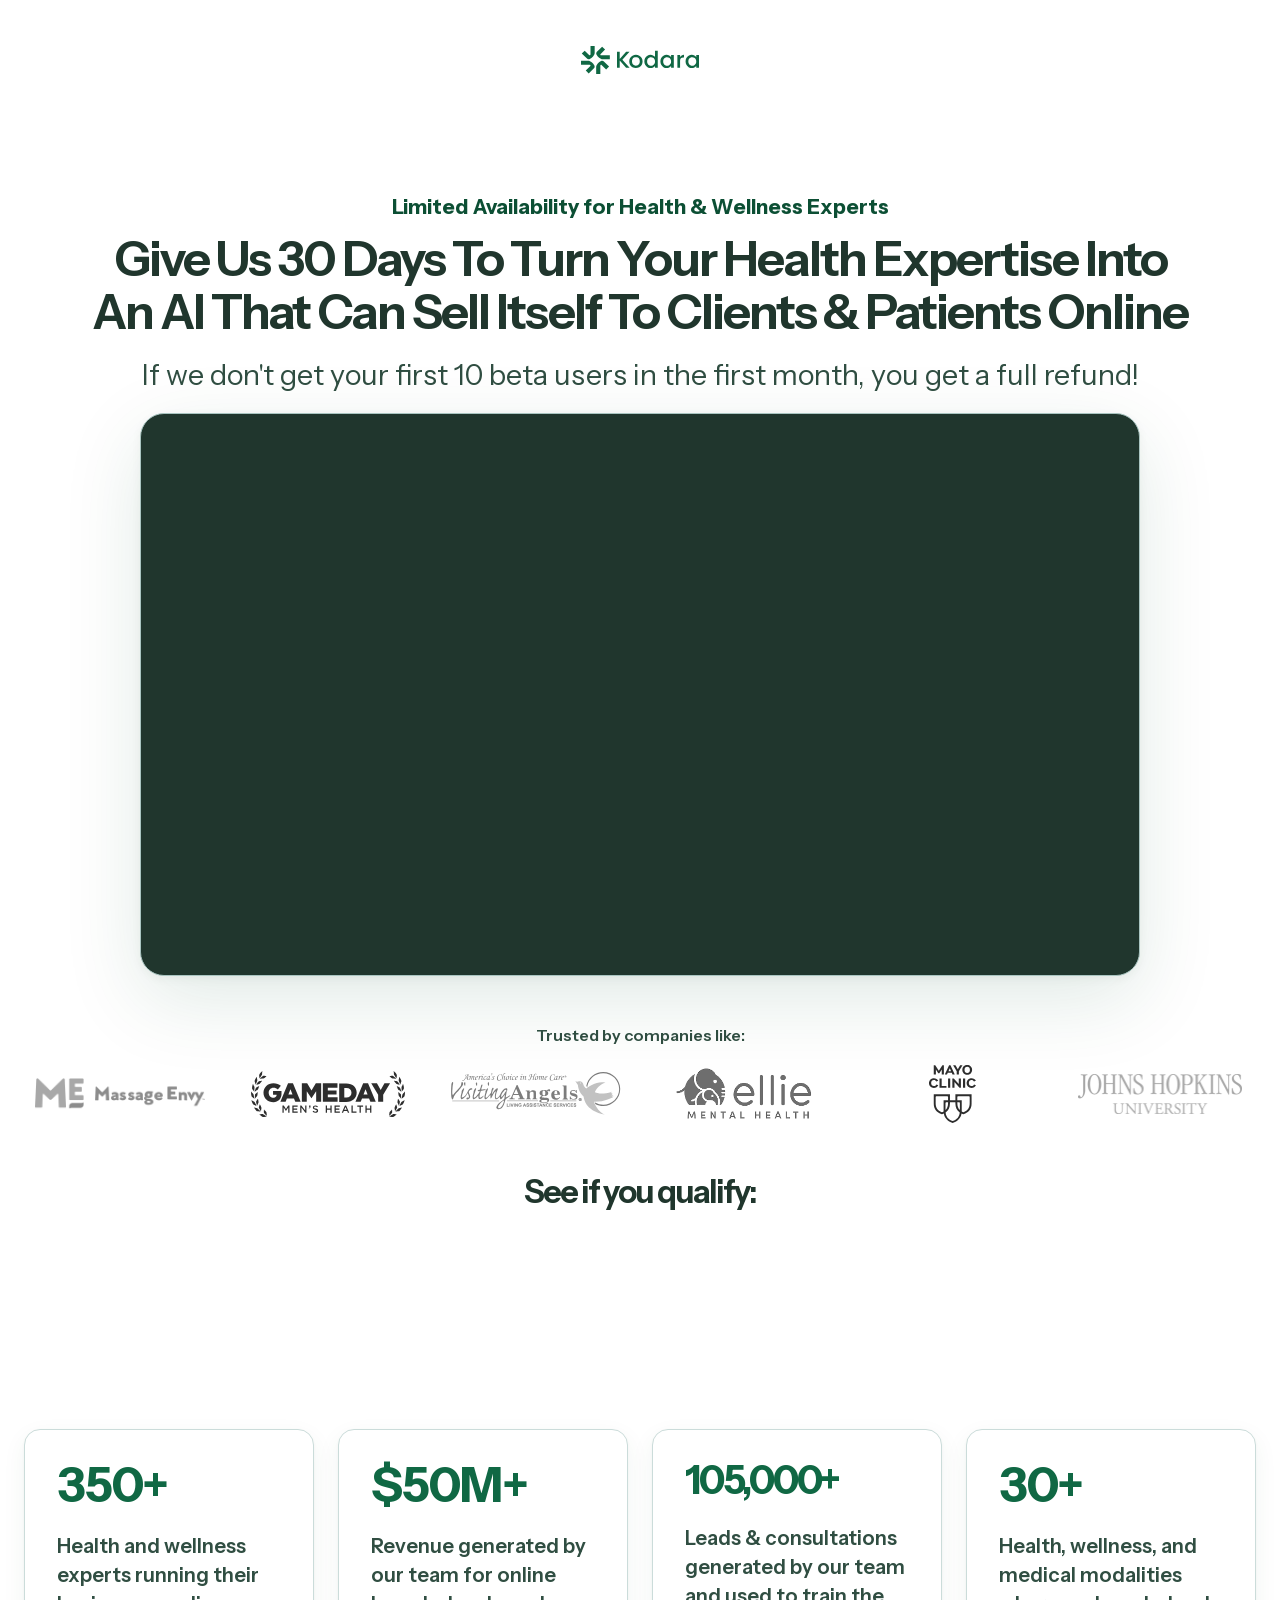
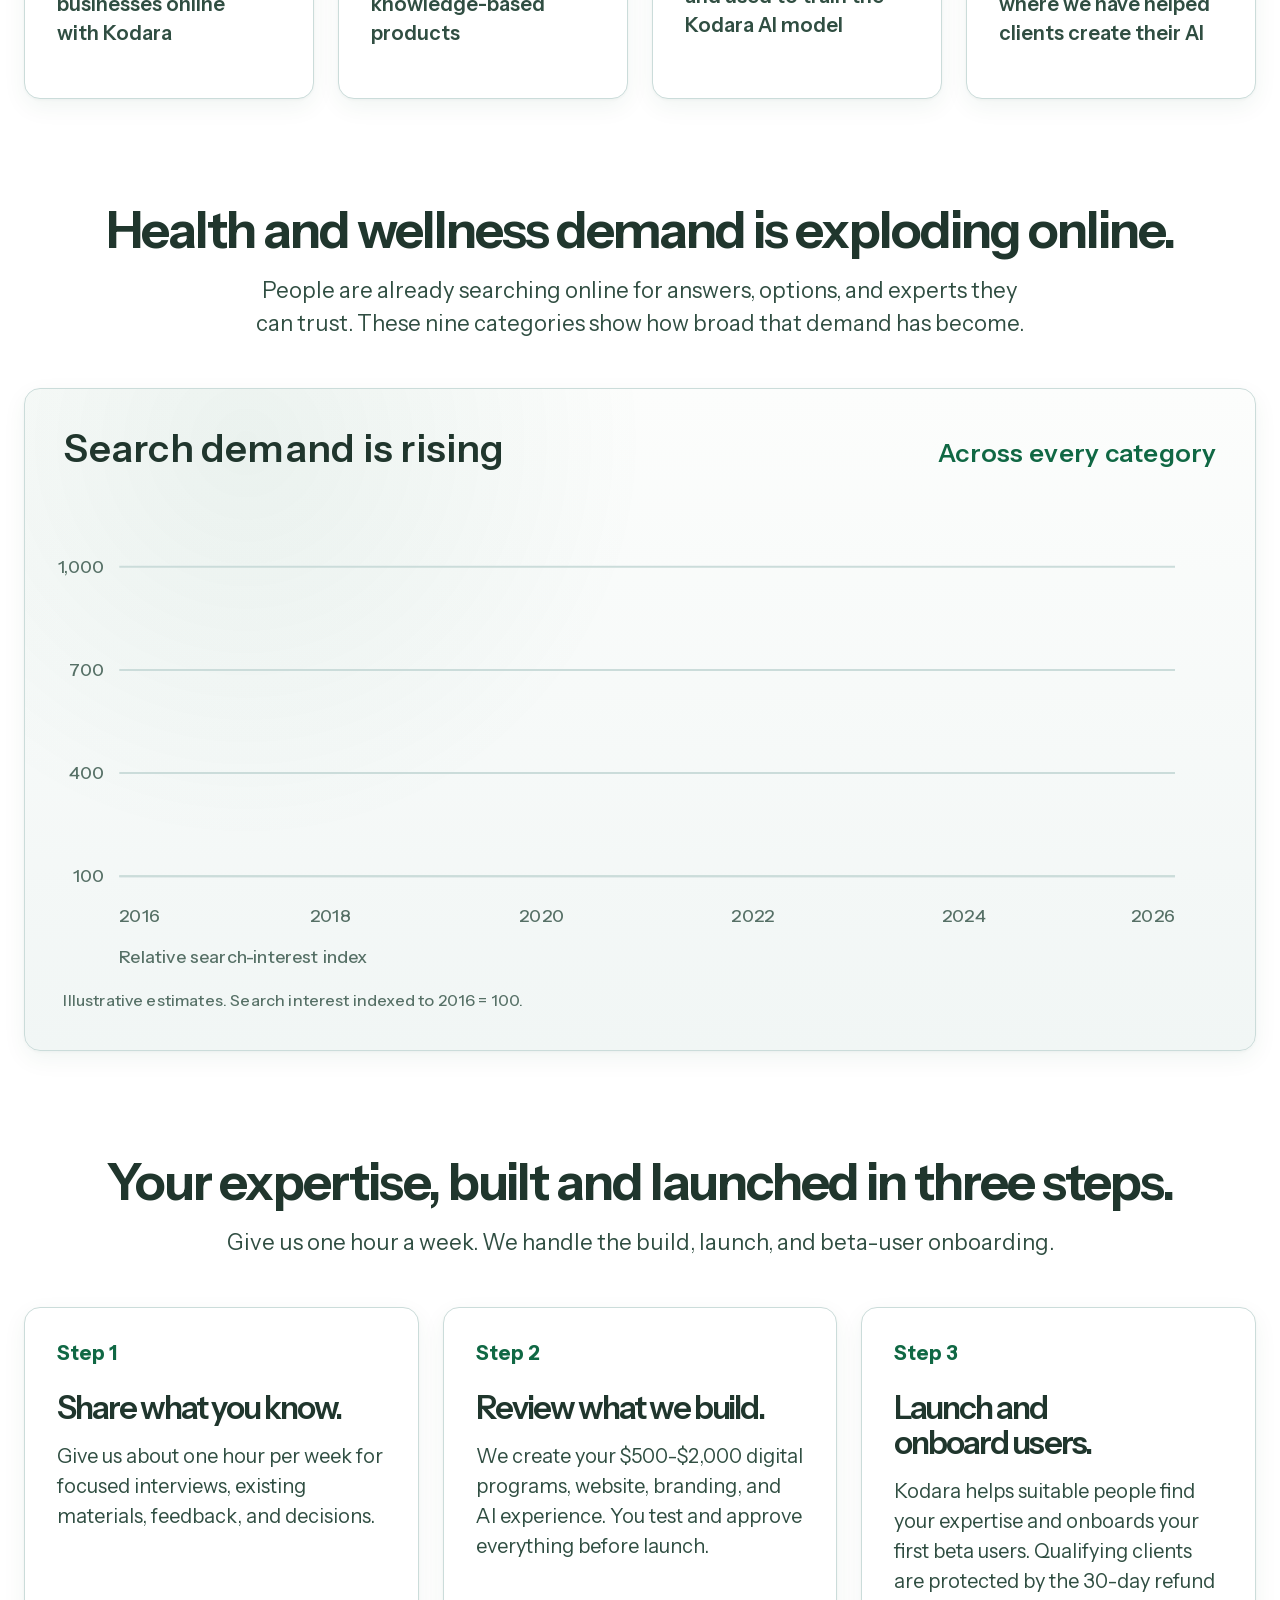
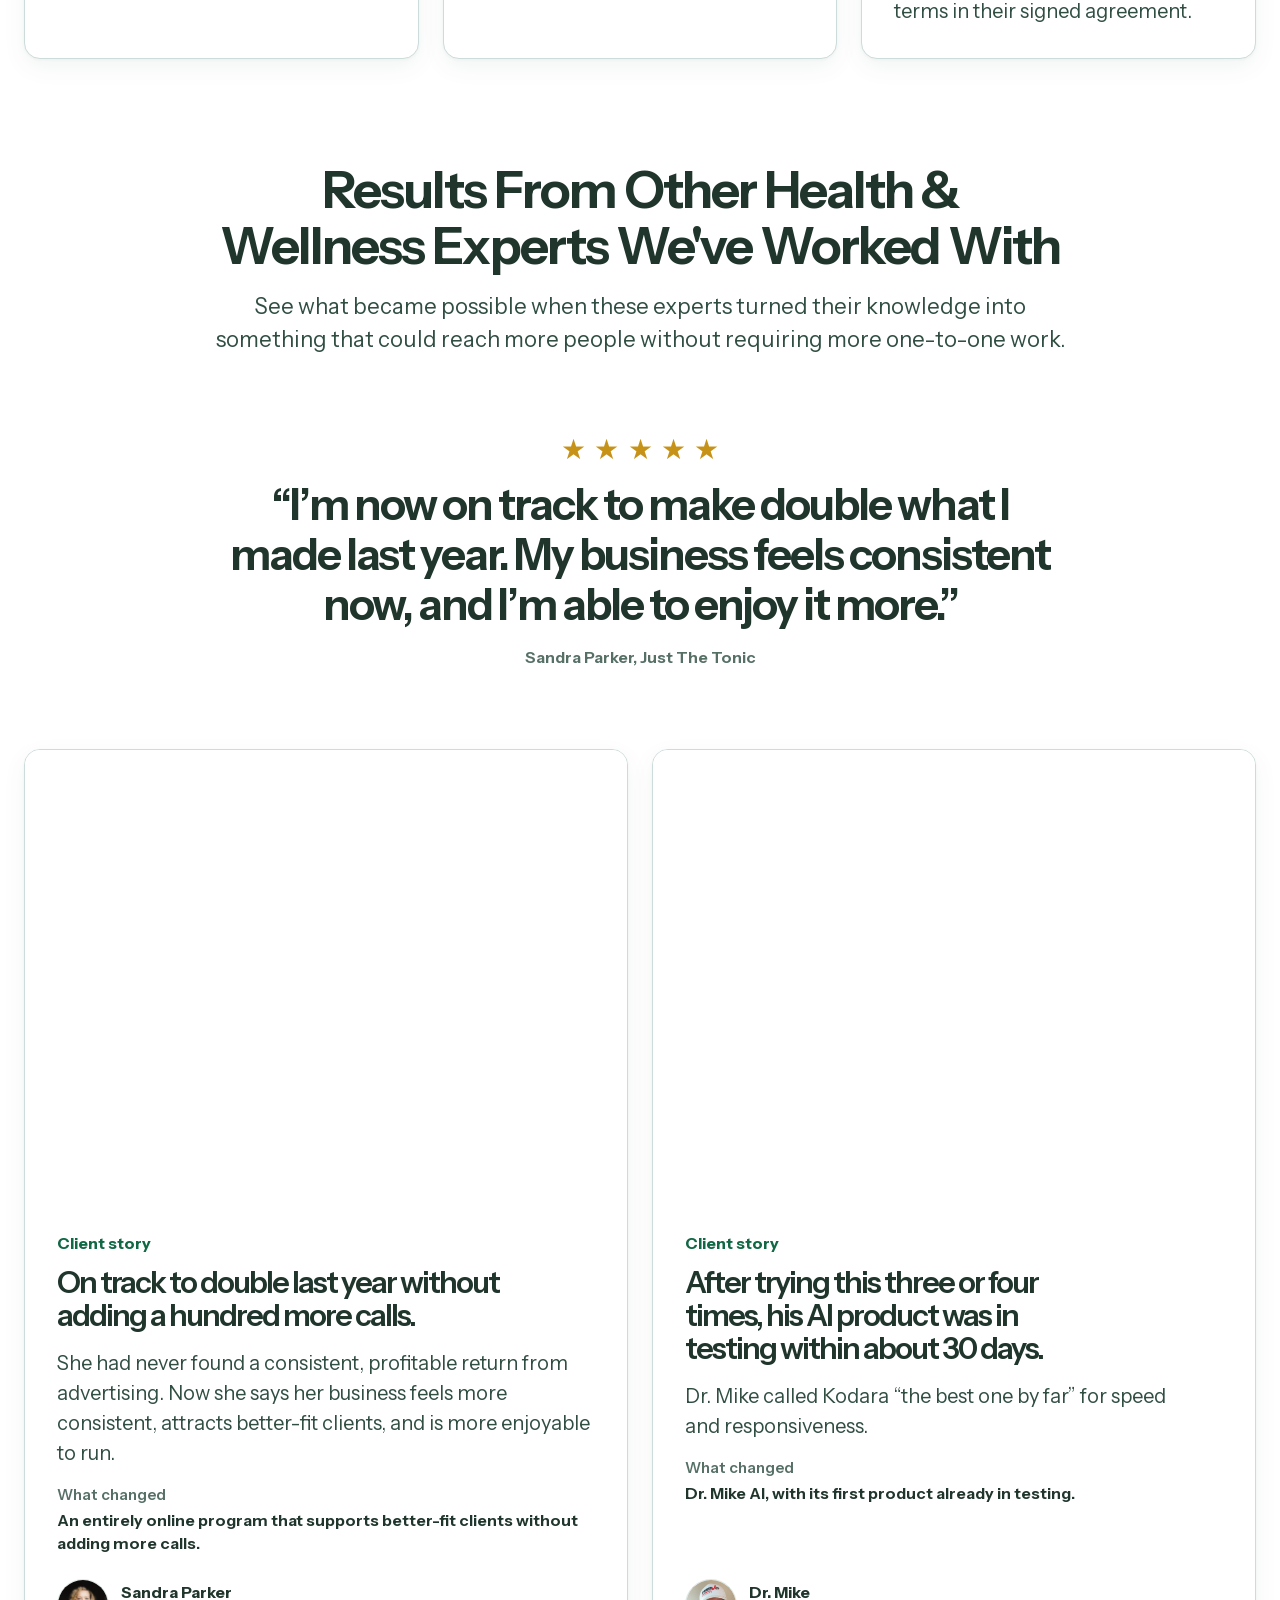
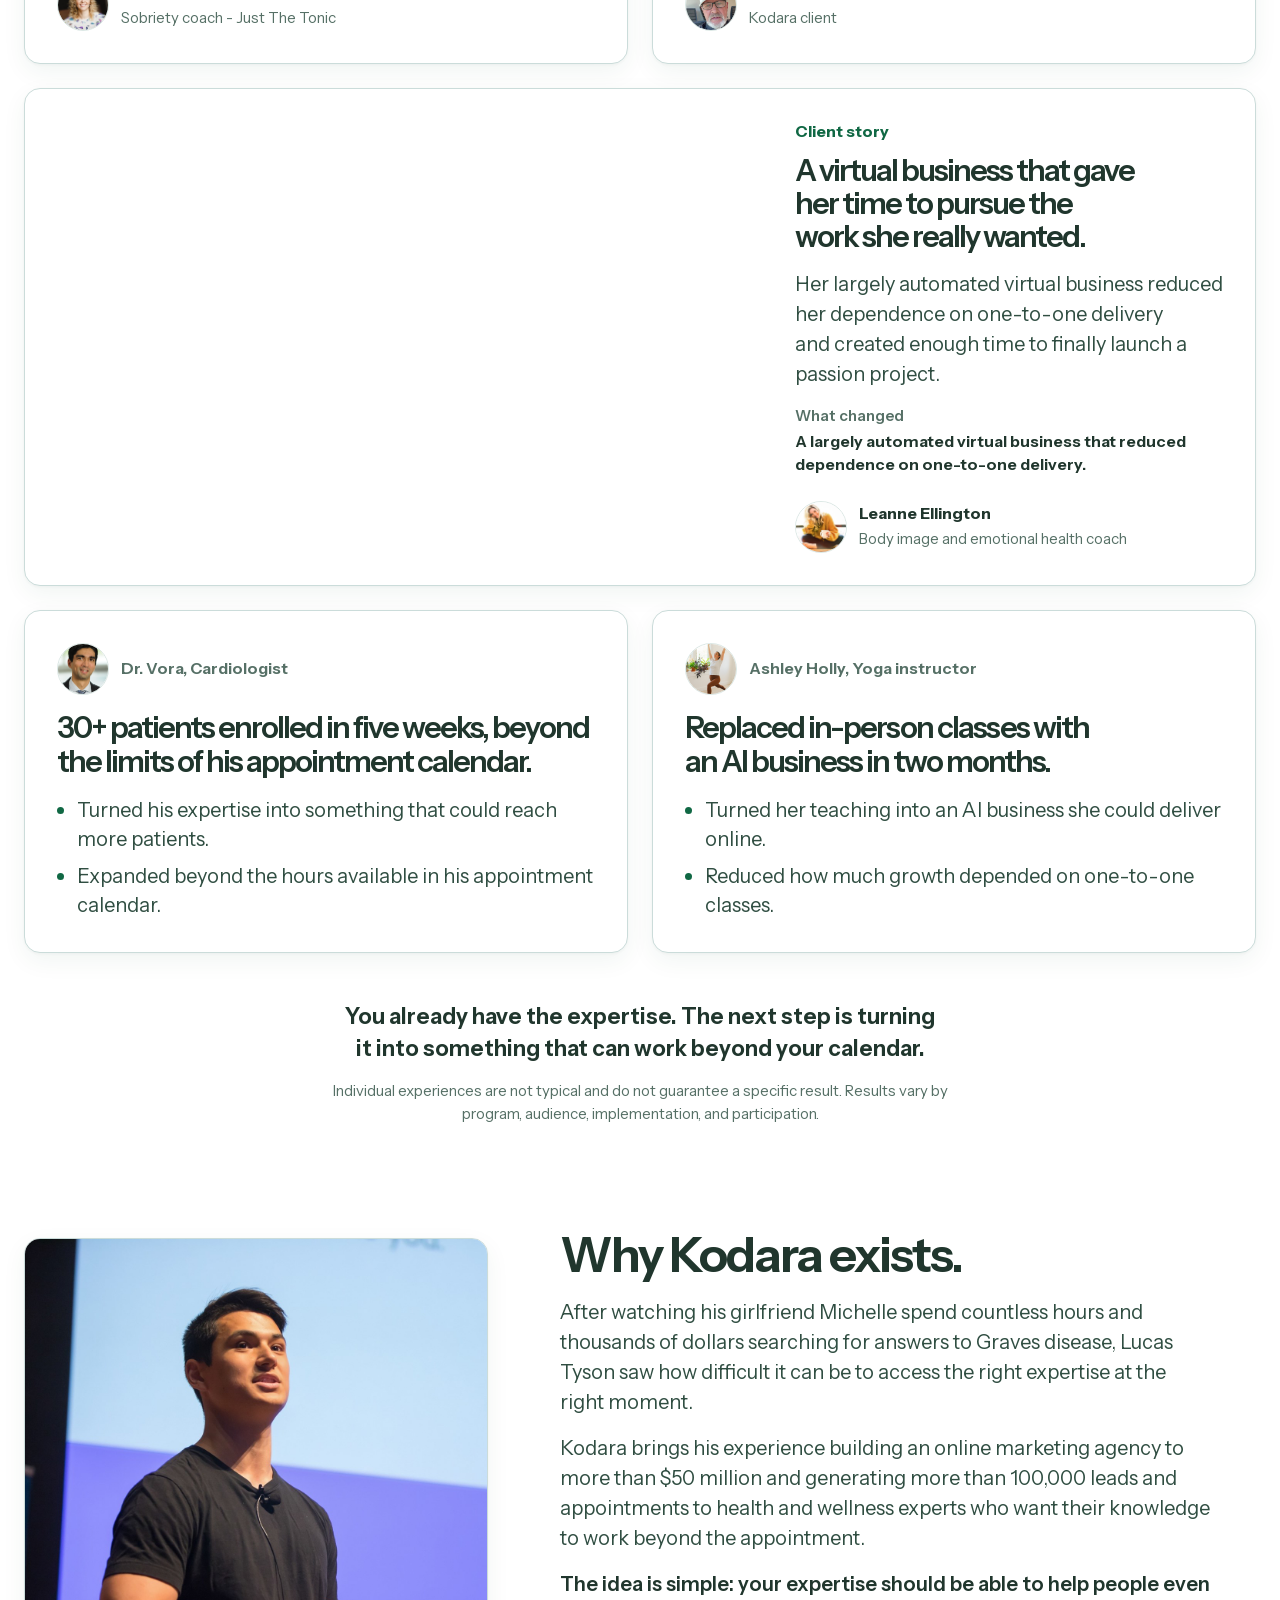
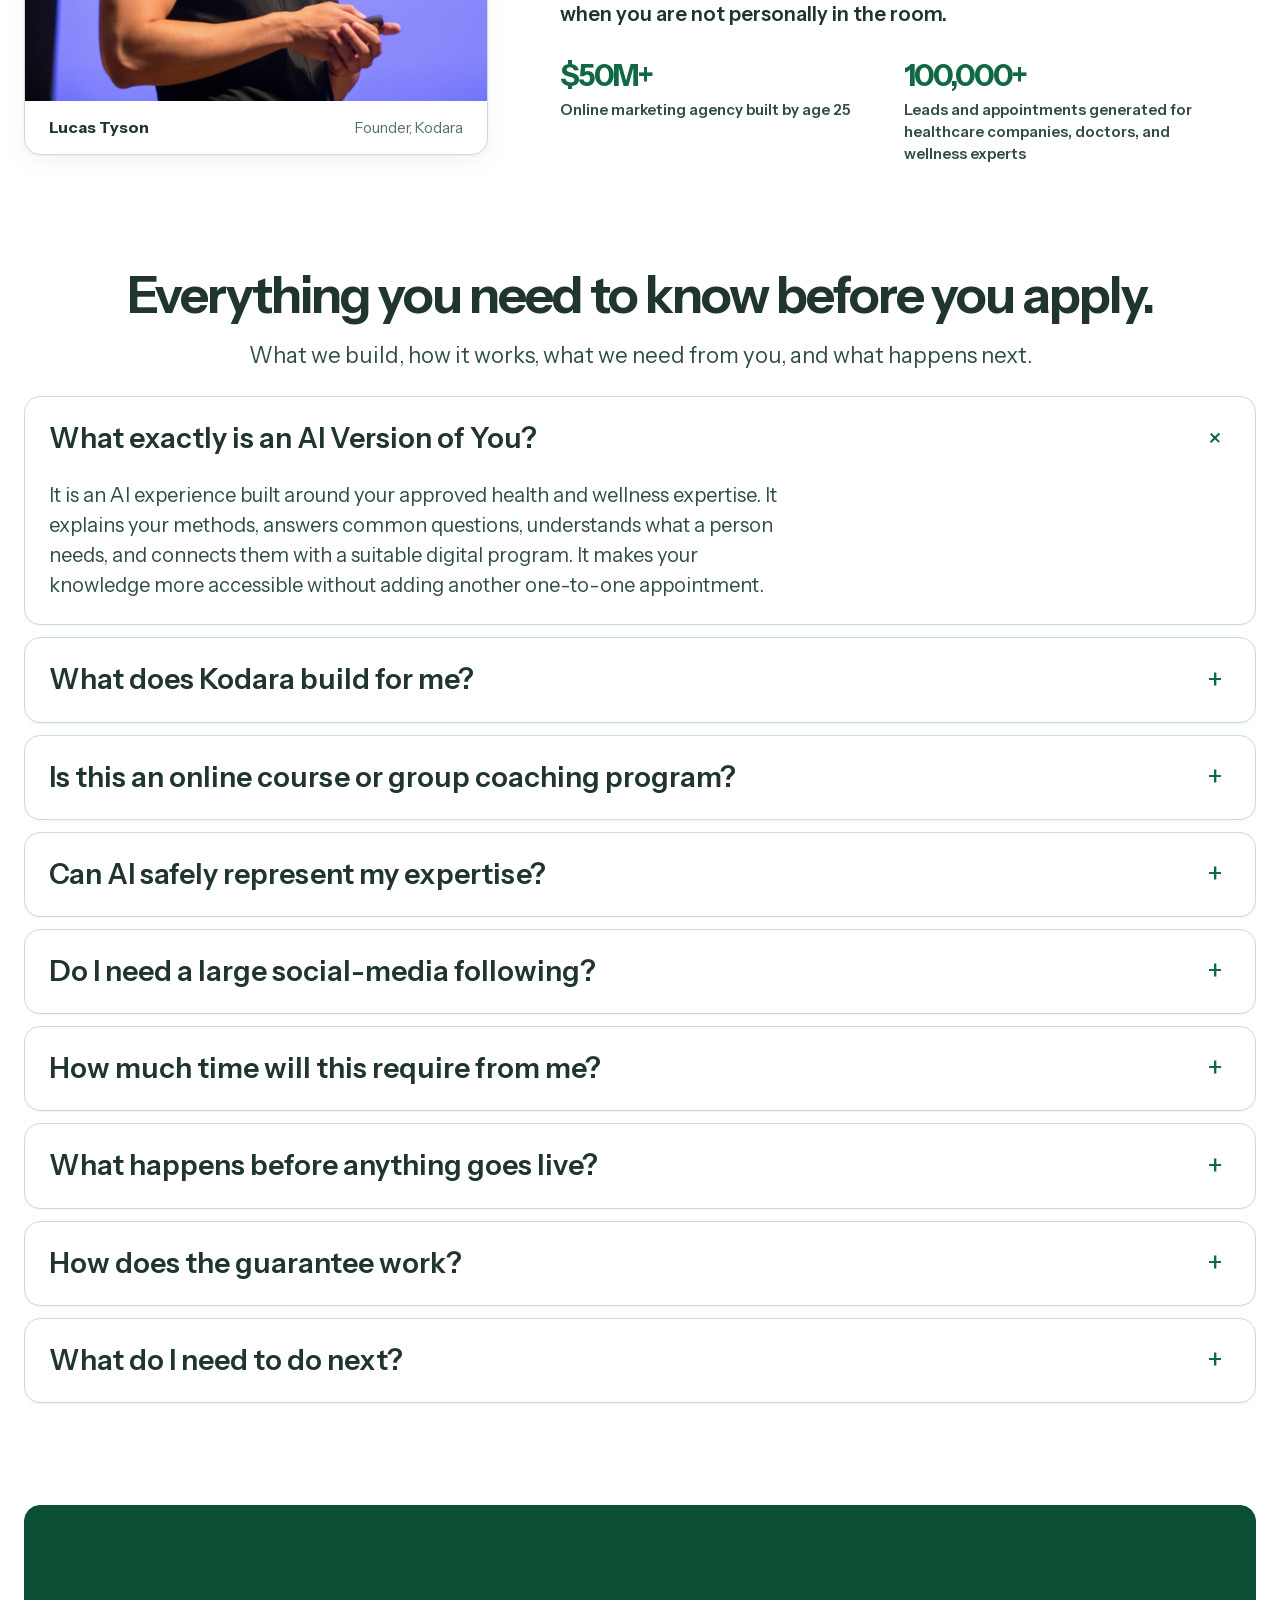
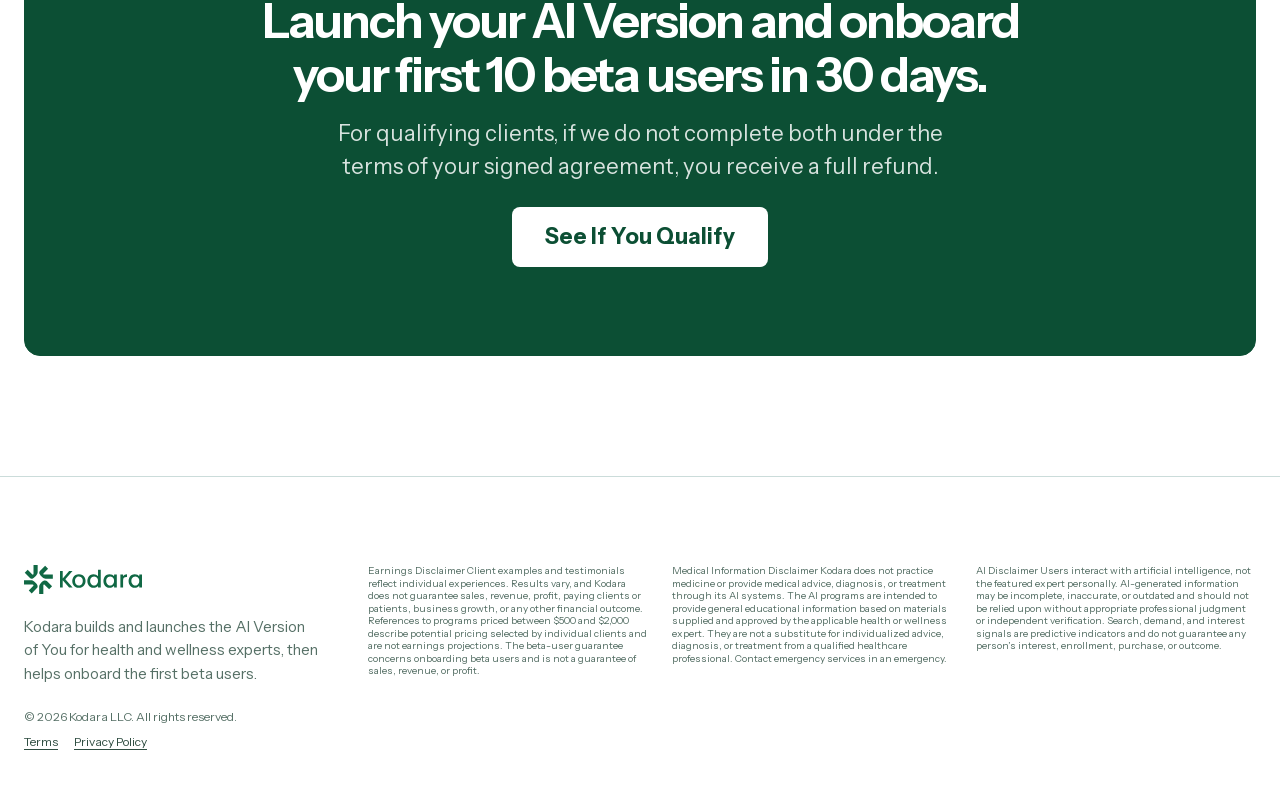
==== index.html @ b37c580a "Use Wistia for Dr Mike testimonial" ====
<!DOCTYPE html><html lang="en"><head><meta charset="UTF-8"><meta name="viewport" content="width=device-width,initial-scale=1">
<meta name="description" content="Kodara builds and launches the AI Version of You in 30 days, creates $500-$2,000 digital programs, and onboards 10 beta users for qualifying clients.">
<link rel="icon" href="assets/brand/favicon-32.png" type="image/png" sizes="32x32">
<link rel="icon" href="assets/brand/favicon-48.png" type="image/png" sizes="48x48">
<link rel="apple-touch-icon" href="assets/brand/apple-touch-icon-180.png" sizes="180x180">
<link rel="icon" href="assets/brand/favicon-192.png" type="image/png" sizes="192x192">
<link rel="icon" href="assets/brand/favicon-512.png" type="image/png" sizes="512x512">
<title>Kodara | The done-for-you AI Version of You</title>
<script>if(new URLSearchParams(location.search).get('embed')==='1')document.documentElement.classList.add('embed-mode');</script>
<script>
var head=document.head;
var script=document.createElement('script');
script.type='text/javascript';
script.src='https://t.kodarahealth.com/v1/7f7c1f59890e8b25c13e26ffca667c2709a446cbd68a53bc0bd06ca3d4b782a9?tag=!clicked&ref_url='+encodeURI(document.URL);
head.appendChild(script);
</script>
<style id="fonts">
@font-face{font-family:'IBM Plex Mono';font-style:normal;font-weight:500;font-display:swap;src:url([data-uri]) format('woff2');unicode-range:U+0000-00FF, U+0131, U+0152-0153, U+02BB-02BC, U+02C6, U+02DA, U+02DC, U+0304, U+0308, U+0329, U+2000-206F, U+20AC, U+2122, U+2191, U+2193, U+2212, U+2215, U+FEFF, U+FFFD;}
@font-face{font-family:'IBM Plex Mono';font-style:normal;font-weight:600;font-display:swap;src:url([data-uri]) format('woff2');unicode-range:U+0000-00FF, U+0131, U+0152-0153, U+02BB-02BC, U+02C6, U+02DA, U+02DC, U+0304, U+0308, U+0329, U+2000-206F, U+20AC, U+2122, U+2191, U+2193, U+2212, U+2215, U+FEFF, U+FFFD;}
@font-face{font-family:'Instrument Sans';font-style:normal;font-weight:400 700;font-display:swap;src:url([data-uri]) format('woff2');unicode-range:U+0000-00FF, U+0131, U+0152-0153, U+02BB-02BC, U+02C6, U+02DA, U+02DC, U+0304, U+0308, U+0329, U+2000-206F, U+20AC, U+2122, U+2191, U+2193, U+2212, U+2215, U+FEFF, U+FFFD;}
</style>
<style>
:root{
  --page:#fff;--panel:#fff;--bg:#fff;--surface:#fff;
  --ink:#20362D;--ink-2:#304E42;--ink-3:#567066;
  --border-subtle:#DCE8E5;--border-default:#CBDCDA;--border-strong:#A9C5C1;--border-accent:rgba(16,104,68,.28);
  --line:var(--border-subtle);--line-2:var(--border-default);--line-strong:var(--border-strong);
  --accent:#106844;--accent-hover:#0C5537;--accent-ink:#106844;--accent-dark:#0C4F34;
  --loss:#DC2626;--loss-soft:rgba(220,38,38,.08);
  --radius-sm:8px;--radius:16px;--radius-lg:16px;--radius-xl:24px;--radius-pill:9999px;
  --shadow-subtle:0 1px 2px rgba(12,79,52,.06);
  --shadow-sm:0 8px 24px rgba(12,79,52,.06),0 1px 3px rgba(32,54,45,.04);
  --shadow-md:0 24px 80px rgba(12,79,52,.12),0 3px 10px rgba(32,54,45,.05);
  --space-1:4px;--space-2:8px;--space-3:12px;--space-4:16px;--space-5:24px;--space-6:32px;--space-7:48px;--space-8:80px;--space-9:120px;
  --rail-wide:1240px;--rail-media:1000px;--page-gutter:24px;--page-gutter-mobile:16px;
  --measure-body:62ch;
  --tracking-body:0;--tracking-heading:-2px;--tracking-display:-2px;--tracking-stat:-1px;
  --fb:"Instrument Sans",system-ui,sans-serif;--mono:"IBM Plex Mono",monospace;
  --type-hero:clamp(3rem,3.8vw,3.25rem);--type-section:clamp(2.75rem,4vw,3.25rem);--type-section-long:clamp(2.75rem,3.8vw,3.25rem);
  --type-card:clamp(1.875rem,2.5vw,2.25rem);--type-card-small:clamp(1.875rem,2.2vw,2.125rem);
  --type-body:1.25rem;--type-body-large:1.375rem;
  --type-question:clamp(1.75rem,2.2vw,2rem);
  --type-control:1.125rem;--type-button:1.375rem;--type-label:1rem;--type-meta:.9375rem;--type-legal:.9375rem;
  --type-hero-eyebrow:1.3rem;--type-hero-subheadline:1.7875rem;
  --type-quote:clamp(1.5rem,2vw,1.75rem);--type-stat:clamp(4rem,7vw,6rem);
}
*{box-sizing:border-box;margin:0;padding:0}
[hidden]{display:none!important}
html{scroll-behavior:smooth;scroll-padding-top:96px}
body{font-family:var(--fb);font-size:var(--type-body);line-height:1.6;letter-spacing:var(--tracking-body);background:var(--page);color:var(--ink);-webkit-font-smoothing:antialiased;text-rendering:optimizeLegibility;
  display:flex;flex-direction:column;align-items:center;padding:var(--space-5) var(--page-gutter) var(--page-gutter);overflow-x:hidden}
.wrap{width:100%;max-width:var(--rail-wide);display:flex;flex-direction:column;align-items:center}
.embed-mode body{padding:0;background:transparent}
.embed-mode .site-header,.embed-mode .site-hero,.embed-mode .homepage-stats,.embed-mode .search-demand-section,.embed-mode .mechanism-features,.embed-mode .founder-highlight,.embed-mode .case-studies,.embed-mode .proof,.embed-mode .faq,.embed-mode .cta,.embed-mode .site-footer{display:none}

/* ---------- company header ---------- */
.site-header{display:flex;width:100%;max-width:var(--rail-wide);min-height:72px;align-items:center;justify-content:center;margin-bottom:var(--space-6)}
.brand{display:inline-flex;align-items:center;color:var(--ink);text-decoration:none}
.brand img{display:block;width:118px;height:auto}
.brand:focus-visible{outline:3px solid var(--accent-dark);outline-offset:5px;border-radius:var(--radius-sm)}

/* ---------- centered cinema hero ---------- */
.site-hero{display:flex;width:100%;flex-direction:column;align-items:center;padding:clamp(32px,5vw,64px) 0;text-align:center}
.site-hero-copy{display:flex;width:100%;flex-direction:column;align-items:center}
.hero-region-eyebrow{max-width:var(--measure-body);min-block-size:1.4em;margin-bottom:var(--space-3);color:var(--accent-dark);font-size:var(--type-hero-eyebrow);font-weight:700;line-height:1.4;text-wrap:balance}
.site-hero h1{width:100%;max-width:var(--rail-wide);font-size:var(--type-hero);font-weight:650;line-height:1.08;letter-spacing:var(--tracking-display);text-wrap:balance}
#hero-region-subheadline{width:100%;max-width:min(var(--rail-media),var(--measure-body));margin-top:var(--space-4);color:var(--ink-2);font-size:var(--type-hero-subheadline);line-height:1.5;text-wrap:balance}
.hero-vsl-stage{position:relative;width:100%;max-width:var(--rail-media);aspect-ratio:16/9;margin-top:var(--space-4);overflow:hidden;border:1px solid var(--line-strong);border-radius:var(--radius-xl);background:var(--ink);box-shadow:var(--shadow-md)}
.hero-triager-title{margin-top:var(--space-7);font-size:var(--type-card);font-weight:650;line-height:1.1;letter-spacing:var(--tracking-heading);text-wrap:balance}
#kodara-triager{width:100%;max-width:var(--rail-media);min-height:60px;margin-top:var(--space-4);scroll-margin-top:clamp(24px,6vh,64px)}

@media(max-width:720px){
  :root{--type-hero:clamp(2.625rem,11vw,3rem);--type-section:clamp(2.125rem,9.5vw,2.5rem);--type-section-long:2.125rem;--type-card:1.75rem;--type-card-small:1.5rem;--type-body:1.125rem;--type-body-large:1.25rem;--type-hero-subheadline:1.625rem;--type-question:1.5rem;--type-quote:1.5rem;--measure-body:34ch}
  body{padding-inline:var(--page-gutter-mobile)}
}
/* ---------- shared card ---------- */
.card{--card-pad:var(--space-6);position:relative;width:100%;border:1px solid var(--line-2);border-radius:var(--radius-lg);background:var(--panel);box-shadow:var(--shadow-sm);padding:var(--card-pad)}
.wrap>section+section{margin-top:clamp(var(--space-8),8vw,var(--space-9))}
.site-hero+.homepage-stats{margin-top:var(--space-8)}
.card-title{width:100%;max-width:none;margin-inline:auto;font-family:var(--fb);font-size:var(--type-section);font-weight:650;line-height:1.1;letter-spacing:var(--tracking-display);text-wrap:balance}

/* ---------- proof and delivery stats ---------- */
.homepage-stats{display:grid;width:100%;grid-template-columns:repeat(4,minmax(0,1fr));gap:var(--space-5)}
.homepage-stat{display:flex;min-width:0;min-height:270px;flex-direction:column;justify-content:flex-start;padding:var(--space-6);border:1px solid var(--line-2);border-radius:var(--radius-lg);background:var(--panel);box-shadow:var(--shadow-sm)}
.homepage-stat strong,.homepage-stat span{display:block}
.homepage-stat strong{color:var(--accent-ink);font-size:clamp(2.6rem,3.8vw,3.75rem);font-weight:700;line-height:.95;letter-spacing:var(--tracking-stat);white-space:nowrap}
.homepage-stat--compact strong{font-size:clamp(2.35rem,3.1vw,3.25rem);letter-spacing:-.055em}
.homepage-stat span{max-width:none;margin-top:var(--space-5);color:var(--ink-2);font-size:var(--type-body);font-weight:600;line-height:1.45;text-wrap:pretty}
.proof-snapshot-logos{padding-top:var(--space-5)}
.proof-snapshot-logo-label{color:var(--ink-2);font-size:var(--type-label);font-weight:600;line-height:1.4;text-align:center}
.proof-snapshot-logo-row{display:grid;grid-template-columns:repeat(6,minmax(0,1fr));align-items:center;gap:var(--space-4);width:100%;max-width:var(--rail-wide);margin:var(--space-4) auto 0}
.proof-snapshot-logo{--logo-width:160px;--logo-height:48px;display:flex;align-items:center;justify-content:center;min-width:0;height:64px}
.proof-snapshot-logo img{display:block;width:min(100%,var(--logo-width));height:auto;max-height:var(--logo-height);object-fit:contain;filter:grayscale(1);opacity:.82}
.proof-snapshot-logo--massage-envy{--logo-width:170px;--logo-height:40px}
.proof-snapshot-logo--gameday{--logo-width:154px;--logo-height:46px}
.proof-snapshot-logo--visiting-angels{--logo-width:172px;--logo-height:45px}
.proof-snapshot-logo--ellie{--logo-width:142px;--logo-height:52px}
.proof-snapshot-logo--mayo{--logo-width:58px;--logo-height:58px}
.proof-snapshot-logo--johns-hopkins{--logo-width:164px;--logo-height:44px}
@media(max-width:899px) and (min-width:721px){.proof-snapshot-logo-row{grid-template-columns:repeat(3,minmax(0,1fr))}}
.hero-proof-logos{width:100%;margin-top:var(--space-7);padding-top:0}

/* ---------- illustrative online demand ---------- */
.search-demand-section{width:100%}
.search-demand-intro{width:100%;max-width:var(--rail-wide);margin:0 auto var(--space-7);text-align:center}
.search-demand-intro p{max-width:var(--measure-body);margin:var(--space-4) auto 0;color:var(--ink-2);font-size:var(--type-body-large);line-height:1.5;text-wrap:balance}
.search-demand-stage{--chart-page:#fcfdfc;--chart-mint:#f1f6f5;--chart-ink:#20362d;--chart-muted:#567066;--chart-line:#cbdcda;--chart-accent:#106844;--chart-accent-dark:#0c4f34;--chart-ease:cubic-bezier(.16,1,.3,1);position:relative;width:100%;padding:clamp(24px,3vw,40px);overflow:hidden;border:1px solid var(--line-2);border-radius:var(--radius-lg);background:radial-gradient(circle at 18% 8%,rgba(16,104,68,.07),transparent 34%),linear-gradient(180deg,var(--chart-page),var(--chart-mint));color:var(--chart-ink);box-shadow:var(--shadow-sm)}
.search-demand-heading{display:flex;min-height:88px;align-items:baseline;justify-content:space-between;gap:var(--space-6)}
.search-demand-heading h3{max-width:18ch;font-size:clamp(1.75rem,3vw,2.75rem);font-weight:580;line-height:1.14;letter-spacing:.006em;text-wrap:balance}
.search-demand-multiple{flex:none;color:var(--chart-accent);font-size:clamp(1.25rem,2vw,1.875rem);font-weight:580;line-height:1.28;letter-spacing:.01em;text-align:right;white-space:nowrap}
.search-demand-heading,.search-demand-chart{transition:opacity 500ms var(--chart-ease),transform 500ms var(--chart-ease)}
.search-demand-stage.is-resetting .search-demand-heading,.search-demand-stage.is-resetting .search-demand-chart{opacity:0;transform:translateY(4px)}
.search-demand-stage[data-chart-state=paused] .search-demand-heading,.search-demand-stage[data-chart-state=paused] .search-demand-chart,.search-demand-stage[data-chart-state=paused] .trend-line,.search-demand-stage[data-chart-state=paused] .trend-dot{transition:none}
.search-demand-plot{width:100%;margin-top:var(--space-4);aspect-ratio:1680/650}
.search-demand-plot svg{display:block;width:100%;height:100%;overflow:visible}
.search-demand-stage .chart-grid line,.search-demand-stage .chart-baseline{stroke:var(--chart-line);stroke-width:2;vector-effect:non-scaling-stroke}
.search-demand-stage .chart-axis-label{fill:var(--chart-muted);font-family:var(--fb);font-weight:480;letter-spacing:.01em}
.search-demand-stage .trend-line{fill:none;stroke:var(--chart-accent);stroke-width:7;stroke-linecap:round;stroke-linejoin:round;opacity:0;transition:opacity 350ms var(--chart-ease),stroke-width 350ms var(--chart-ease),stroke-dashoffset 1100ms var(--chart-ease);vector-effect:non-scaling-stroke}
.search-demand-stage .trend-line.is-visible{opacity:.18}
.search-demand-stage .trend-line.is-current{opacity:1;stroke-width:12}
.search-demand-stage .trend-dot{fill:var(--chart-accent-dark);opacity:0;transform:scale(.75);transform-box:fill-box;transform-origin:center;transition:opacity 350ms var(--chart-ease),transform 350ms var(--chart-ease)}
.search-demand-stage .trend-dot.is-current{opacity:1;transform:scale(1)}
.search-demand-note,.search-demand-fallback{margin-top:var(--space-3);color:var(--chart-muted);font-size:var(--type-label);font-weight:480;line-height:1.4;letter-spacing:.01em}
@media(max-width:720px){
  .search-demand-intro{margin-bottom:var(--space-6)}
  .search-demand-stage{padding:var(--space-5) var(--space-4)}
  .search-demand-heading{display:grid;min-height:112px;align-content:start;gap:var(--space-2)}
  .search-demand-heading h3{max-width:100%;font-size:1.625rem}
  .search-demand-multiple{font-size:1.125rem;text-align:left;white-space:normal}
  .search-demand-plot{margin-top:var(--space-2);aspect-ratio:680/560}
  .search-demand-note,.search-demand-fallback{font-size:.875rem}
}

/* ---- CTA button ---- */
.cta-btn{display:flex;width:max-content;max-width:100%;align-items:center;justify-content:center;min-height:60px;font-family:var(--fb);font-weight:700;font-size:var(--type-button);line-height:1.2;letter-spacing:var(--tracking-body);color:#fff;background:var(--accent);border:1px solid var(--accent-dark);border-radius:var(--radius-sm);padding:15px 32px;text-align:center;text-decoration:none;text-transform:capitalize;box-shadow:0 10px 28px rgba(16,104,68,.22);transition:transform .18s ease,background-color .18s ease,box-shadow .18s ease}
.cta-btn:hover{background:var(--accent-hover);box-shadow:0 14px 34px rgba(16,104,68,.26);transform:translateY(-2px)}
.cta-btn:active{transform:scale(.98)}
.cta-btn:focus-visible{outline:3px solid var(--accent-dark);outline-offset:4px}
.case-media wistia-player:focus-within,.case-media video:focus-visible{outline:3px solid var(--accent-dark);outline-offset:4px}
/* ---- closing CTA bookend ---- */
.cta{padding:clamp(var(--space-7),7vw,88px);border-color:var(--accent-dark);background:var(--accent-dark);color:#fff;text-align:center;box-shadow:none}
.cta .cta-line{width:100%;max-width:none;margin:0 auto var(--space-4);font-family:var(--fb);font-size:var(--type-section-long);font-weight:650;line-height:1.1;letter-spacing:var(--tracking-display);text-wrap:balance}
.cta-sub{width:100%;max-width:var(--measure-body);margin:0 auto var(--space-5);color:rgba(255,255,255,.84);font-size:var(--type-body-large);line-height:1.5;text-wrap:balance}
.cta .cta-btn{margin-inline:auto;color:var(--accent-dark);background:var(--panel);border-color:rgba(255,255,255,.72);box-shadow:none}
.cta .cta-btn:hover{background:var(--bg)}
.cta .cta-btn:focus-visible{outline-color:#fff}

/* ---------- mechanism features ---------- */
.mechanism-head{width:100%;max-width:var(--rail-wide);margin:0 auto var(--space-7);text-align:center}
.mechanism-intro{max-width:var(--measure-body);margin:var(--space-4) auto 0;color:var(--ink-2);font-size:var(--type-body-large);line-height:1.5;text-wrap:balance}
.mechanism-grid{display:grid;grid-template-columns:repeat(3,minmax(0,1fr));gap:var(--space-5)}
.mechanism-feature{display:flex;min-width:0;min-height:290px;flex-direction:column;padding:var(--space-6);border:1px solid var(--line-2);border-radius:var(--radius-lg);background:var(--panel);box-shadow:var(--shadow-sm)}
.mechanism-copy{display:flex;flex:1;flex-direction:column;padding:0}
.mechanism-step{display:block;margin-bottom:var(--space-5);color:var(--accent-ink);font-family:var(--fb);font-size:var(--type-body);font-weight:700;line-height:1.3}
.mechanism-feature h3{max-width:none;font-size:var(--type-card);font-weight:600;line-height:1.1;letter-spacing:var(--tracking-heading);text-wrap:balance}
.mechanism-feature p{max-width:none;margin-top:var(--space-4);color:var(--ink-2);font-size:var(--type-body);line-height:1.5;text-wrap:pretty}
@media(max-width:899px){
  .homepage-stats{grid-template-columns:repeat(2,minmax(0,1fr))}
  .mechanism-grid{grid-template-columns:1fr}
}

/* ---------- founder highlight ---------- */
.founder-highlight{display:grid;width:100%;gap:clamp(40px,6vw,72px);align-items:center}
.founder-media{margin:0;border:1px solid var(--line-2);border-radius:var(--radius-lg);background:var(--panel);box-shadow:var(--shadow-sm);overflow:hidden}
.founder-media img{display:block;width:100%;height:auto;aspect-ratio:1/1;object-fit:cover;object-position:center 34%}
.founder-caption{display:flex;align-items:baseline;justify-content:space-between;gap:var(--space-3);padding:var(--space-4) var(--space-5)}
.founder-caption strong,.founder-caption span{display:block}
.founder-caption strong{color:var(--ink);font-size:var(--type-label);line-height:1.3}
.founder-caption span{color:var(--ink-3);font-size:var(--type-meta);line-height:1.4}
.founder-highlight-copy{padding-right:clamp(0px,3.5vw,32px)}
.founder-highlight h2{max-width:none;font-size:var(--type-section-long);font-weight:650;line-height:1.1;letter-spacing:var(--tracking-display);text-wrap:balance}
.founder-highlight p{max-width:var(--measure-body);margin-top:var(--space-4);color:var(--ink-2);font-size:var(--type-body);line-height:1.5;text-wrap:pretty}
.founder-highlight .founder-principle{color:var(--ink);font-weight:600}
.founder-credentials{display:grid;grid-template-columns:repeat(2,minmax(0,1fr));gap:var(--space-5);margin-top:var(--space-6)}
.founder-credential strong,.founder-credential span{display:block}
.founder-credential strong{color:var(--accent-ink);font-size:var(--type-card-small);font-weight:700;line-height:1;letter-spacing:var(--tracking-heading)}
.founder-credential span{max-width:none;margin-top:var(--space-2);color:var(--ink-2);font-size:var(--type-meta);font-weight:600;line-height:1.45}
@media(max-width:899px){
  .founder-highlight{grid-template-columns:1fr;gap:var(--space-6)}
  .founder-media{width:100%;max-width:520px;margin-inline:auto}
  .founder-highlight-copy{padding:0}
}

/* ---------- video client stories ---------- */
.case-studies-head{width:100%;max-width:var(--rail-wide);margin:0 auto var(--space-6);text-align:center}
#case-studies-title{font-size:min(var(--type-section),3.2rem)}
.case-studies-intro{max-width:var(--measure-body);margin:var(--space-4) auto 0;color:var(--ink-2);font-size:var(--type-body-large);line-height:1.5;text-wrap:balance}
.client-result-card{display:flex;min-width:0;flex-direction:column;padding:var(--space-6);border:1px solid var(--line-2);border-radius:var(--radius-lg);background:var(--panel);box-shadow:var(--shadow-sm)}
.client-result-person{display:grid;grid-template-columns:52px minmax(0,1fr);gap:var(--space-3);align-items:center}
.client-result-avatar{display:block;width:52px;height:52px;border:1px solid var(--line);border-radius:var(--radius-pill);object-fit:cover;background:var(--surface)}
.client-result-avatar--mirrored{transform:scaleX(-1)}
.client-result-avatar--fallback{display:grid;place-items:center;color:var(--accent-ink);font-size:var(--type-label);font-weight:750;letter-spacing:.01em}
.client-result-role{display:block;color:var(--ink-3);font-size:var(--type-label);font-weight:650;line-height:1.4}
.client-result-card h3{max-width:none;margin-top:var(--space-4);font-size:var(--type-card-small);font-weight:600;line-height:1.15;letter-spacing:var(--tracking-heading);text-wrap:balance}
.client-result-points{display:grid;gap:var(--space-2);margin-top:var(--space-4);padding:0;list-style:none}
.client-result-points li{display:grid;grid-template-columns:8px minmax(0,1fr);gap:var(--space-3);align-items:start;color:var(--ink-2);font-size:var(--type-body);line-height:1.45}
.client-result-points li::before{width:7px;height:7px;margin-top:.55em;border-radius:50%;background:var(--accent);content:""}
.testimonial-spotlight{width:100%;max-width:var(--rail-media);margin:clamp(var(--space-7),7vw,var(--space-8)) auto;padding-inline:var(--space-5);text-align:center}
.testimonial-stars{display:flex;justify-content:center;gap:.3em;color:#C79218;font-family:Arial,sans-serif;font-size:1.75rem;line-height:1}
.testimonial-stars span{display:block}
.testimonial-spotlight blockquote{margin-top:var(--space-4);font-size:clamp(2rem,3.4vw,2.75rem);font-weight:650;line-height:1.15;letter-spacing:var(--tracking-heading);text-wrap:balance}
.testimonial-spotlight cite{display:block;margin-top:var(--space-4);color:var(--ink-3);font-size:var(--type-label);font-style:normal;font-weight:650;line-height:1.4}
@media(min-width:900px){.founder-highlight{grid-template-columns:minmax(320px,2fr) minmax(0,3fr)}}
.case-support-grid{display:grid;grid-template-columns:repeat(2,minmax(0,1fr));gap:var(--space-5);align-items:stretch;margin-top:var(--space-5)}
.case-support{display:flex;min-width:0;flex-direction:column;border:1px solid var(--line-2);border-radius:var(--radius-lg);background:var(--panel);box-shadow:var(--shadow-sm);overflow:hidden}
.case-support--wide{display:grid;grid-column:1/-1;grid-template-columns:minmax(0,3fr) minmax(320px,2fr);align-items:center}
.case-support-copy{display:flex;flex:1;flex-direction:column;padding:var(--space-6)}
.case-media{position:relative;aspect-ratio:16/9;background:var(--surface);overflow:hidden}
.case-media wistia-player{display:block;width:100%;height:100%}
.case-media--portrait-fit{display:grid;place-items:center;background:var(--panel)}
.case-support--portrait .case-media--portrait-fit{aspect-ratio:4/3}
.case-portrait-player{height:100%;aspect-ratio:3/4;background:var(--surface);overflow:hidden}
.case-portrait-player--nine-sixteen{aspect-ratio:9/16}
.case-portrait-player wistia-player{display:block;width:100%;height:100%}
.case-support--wide .case-media{width:100%;align-self:center;aspect-ratio:16/9}
.case-media wistia-player:not(:defined){background-position:center;background-size:cover;background-repeat:no-repeat}
.case-media wistia-player[media-id='6oj2gj3wqt']:not(:defined){background-image:url('https://fast.wistia.com/embed/medias/6oj2gj3wqt/swatch')}
.case-media wistia-player[media-id='b3djcgwuvz']:not(:defined){background-image:url('https://fast.wistia.com/embed/medias/b3djcgwuvz/swatch')}
.case-media wistia-player[media-id='fay3lgo8op']:not(:defined){background-image:url('https://fast.wistia.com/embed/medias/fay3lgo8op/swatch')}
.case-title{max-width:none;font-family:var(--fb);font-size:var(--type-card);font-weight:600;line-height:1.1;letter-spacing:var(--tracking-heading);text-wrap:balance}
.case-support .case-title{font-size:var(--type-card-small)}
.case-copy{max-width:none;margin-top:var(--space-4);color:var(--ink-2);font-size:var(--type-body);line-height:1.5;text-wrap:pretty}
.case-mechanism{max-width:none;margin-top:var(--space-4);color:var(--ink-2);font-size:var(--type-label);line-height:1.5;text-wrap:pretty}
.case-mechanism strong{color:var(--ink)}
.case-kicker{display:block;margin-bottom:var(--space-3);color:var(--accent-ink);font-size:var(--type-label);font-weight:700;line-height:1.3}
.case-fact{max-width:none;margin-top:var(--space-4)}
.case-fact span,.case-fact strong{display:block}
.case-fact span{color:var(--ink-3);font-size:var(--type-meta);font-weight:600;line-height:1.4}
.case-fact strong{margin-top:var(--space-1);color:var(--ink);font-size:var(--type-label);font-weight:650;line-height:1.45}
.case-person{display:grid;grid-template-columns:52px minmax(0,1fr);gap:var(--space-3);align-items:center;margin-top:auto;padding-top:var(--space-5)}
.case-person img{display:block;width:52px;height:52px;border:1px solid var(--line);border-radius:var(--radius-pill);object-fit:cover;background:var(--surface)}
.case-person strong,.case-person span{display:block}
.case-person strong{font-size:var(--type-label);line-height:1.3}
.case-person span{margin-top:var(--space-1);color:var(--ink-3);font-size:var(--type-meta);line-height:1.45}
.case-person-image--dr-mike{object-position:center 30%}
.case-studies-close{max-width:var(--measure-body);margin:var(--space-7) auto 0;color:var(--ink);font-size:var(--type-body-large);font-weight:650;line-height:1.45;text-align:center;text-wrap:balance}
@media(max-width:720px){
  .card{--card-pad:var(--space-5)}
  .case-studies-head{margin-bottom:var(--space-5)}
  .mechanism-head{margin-bottom:var(--space-6)}
  .homepage-stats,.mechanism-grid{grid-template-columns:1fr;gap:var(--space-4)}
  .homepage-stat{min-height:190px;padding:var(--space-5)}
  .homepage-stat strong{font-size:clamp(2.8rem,14vw,4rem)}
  .homepage-stat--compact strong{font-size:clamp(2.6rem,12vw,3.25rem)}
  .mechanism-feature{min-height:0;padding:var(--space-5)}
  .mechanism-copy{padding:0}
  .client-result-card{padding:var(--space-5)}
  .testimonial-spotlight{margin:var(--space-7) auto;padding-inline:var(--space-2)}
  .testimonial-stars{font-size:1.5rem}
  .testimonial-spotlight blockquote{font-size:var(--type-card-small)}
  .founder-highlight{grid-template-columns:1fr;gap:var(--space-5)}
  .founder-media{width:100%;max-width:440px;margin-inline:auto}
  .founder-highlight-copy{padding:0}
  .founder-credentials{grid-template-columns:1fr;gap:var(--space-4)}
  .case-support-grid{grid-template-columns:1fr}
  .case-support--wide{display:flex;grid-column:auto}
  .case-support-copy{padding:var(--space-5)}
  .case-support-grid{gap:var(--space-4);margin-top:var(--space-4)}
  .case-support--portrait .case-media--portrait-fit{aspect-ratio:3/4}
  .case-portrait-player{width:100%;height:100%}
  .case-support--wide .case-media{aspect-ratio:16/9}
  .case-studies-close{margin-top:var(--space-6);font-size:var(--type-body)}
}

/* ============================================================
   SECTION 3 - TRUST STRIP
   ============================================================ */
.case-studies+.proof{margin-top:var(--space-5)}
.proof-grid{display:grid;grid-template-columns:repeat(2,minmax(0,1fr));gap:var(--space-5)}
.proof-card{position:relative;display:flex;min-width:0;min-height:230px;flex-direction:column;padding:var(--space-6);border:1px solid var(--line-2);border-radius:var(--radius-lg);background:var(--panel);box-shadow:var(--shadow-sm)}
.proof-stat{display:block;color:var(--accent-ink);font-family:var(--fb);font-size:var(--type-stat);font-weight:700;line-height:.82;letter-spacing:var(--tracking-stat)}
.proof-result{max-width:none;margin-top:var(--space-4);color:var(--ink);font-size:var(--type-body);font-weight:600;line-height:1.5;text-wrap:pretty}
.proof-card blockquote{position:relative;max-width:none;padding-left:var(--space-7);color:var(--ink);font-family:var(--fb);font-size:var(--type-quote);font-weight:600;line-height:1.3;letter-spacing:var(--tracking-body);text-wrap:pretty}
.proof-card blockquote::before{content:'“';position:absolute;left:0;top:-.22em;color:var(--accent);font-family:var(--fb);font-size:5.4rem;font-weight:400;line-height:1}
.proof-person{display:grid;grid-template-columns:52px minmax(0,1fr);gap:var(--space-3);align-items:center;margin-top:auto;padding-top:var(--space-5)}
.proof-person img{display:block;width:52px;height:52px;border:1px solid var(--line);border-radius:var(--radius-pill);object-fit:cover;background:var(--surface)}
.proof-person strong,.proof-person span{display:block}
.proof-person strong{font-size:var(--type-label);line-height:1.3}
.proof-person span{margin-top:var(--space-1);color:var(--ink-3);font-size:var(--type-meta);line-height:1.45}
.proof-note{max-width:var(--measure-body);margin:var(--space-4) auto 0;color:var(--ink-3);font-size:var(--type-legal);line-height:1.5;text-align:center;text-wrap:pretty}
@media(max-width:720px){
  .case-studies+.proof{margin-top:var(--space-4)}
  .proof-grid{grid-template-columns:1fr;gap:var(--space-4)}
  .proof-card{min-height:210px;padding:var(--space-5)}
  .proof-card blockquote{padding-left:var(--space-6);font-size:var(--type-quote)}
  .proof-card blockquote::before{font-size:4.5rem}
}

.faq{width:100%;max-width:var(--rail-wide)}
.faq-head{width:100%;max-width:var(--rail-wide);margin:0 auto var(--space-5);text-align:center}
.faq-intro{max-width:var(--measure-body);margin:var(--space-4) auto 0;color:var(--ink-2);font-size:var(--type-body-large);line-height:1.5;text-wrap:balance}
.faq-list{display:grid;width:100%;gap:var(--space-3)}
.faq-item{border:1px solid var(--line-2);border-radius:var(--radius-lg);background:var(--panel);box-shadow:var(--shadow-subtle);overflow:hidden}
.faq-item summary{position:relative;padding:var(--space-5) calc(var(--space-7) + var(--space-4)) var(--space-5) var(--space-5);color:var(--ink);font-size:var(--type-question);font-weight:600;line-height:1.25;cursor:pointer;list-style:none;text-wrap:balance}
.faq-item summary::-webkit-details-marker{display:none}
.faq-item summary::after{content:'+';position:absolute;top:50%;right:var(--space-5);display:grid;width:32px;height:32px;place-items:center;color:var(--accent-ink);font-family:var(--fb);font-size:1.8rem;font-weight:400;line-height:1;transform:translateY(-50%);transition:transform .22s cubic-bezier(.22,1,.36,1)}
.faq-item[open] summary::after{transform:translateY(-50%) rotate(45deg);transition-duration:.3s}
.faq-item.is-closing summary::after{transform:translateY(-50%) rotate(0);transition-duration:.22s}
.faq-item summary:focus-visible{outline:3px solid var(--accent-dark);outline-offset:4px;border-radius:var(--radius-sm)}
.faq-answer{width:100%;max-width:var(--measure-body);padding:0 var(--space-7) var(--space-5) var(--space-5);color:var(--ink-2);font-size:var(--type-body);line-height:1.5;text-wrap:pretty}
@media(max-width:720px){
  .faq-head{margin-bottom:var(--space-4)}
  .search-demand-intro p,.mechanism-intro,.case-studies-intro,.faq-intro,.cta-sub{font-size:var(--type-body)}
  .faq-item summary{padding:var(--space-4) calc(var(--space-7) + var(--space-2)) var(--space-4) var(--space-4)}
  .faq-item summary::after{right:var(--space-4)}
  .faq-answer{padding:0 46px var(--space-4) var(--space-4)}
}

@media(max-width:720px){
  .site-header{min-height:56px;margin-bottom:var(--space-4)}
  .brand img{width:108px}
  .site-hero{padding:var(--space-5) 0 var(--space-7)}
  .hero-region-eyebrow{min-block-size:2.8em;margin-bottom:var(--space-2)}
  .site-hero h1{max-width:100%}
  #hero-region-subheadline{max-width:var(--measure-body);font-size:var(--type-hero-subheadline)}
  .hero-vsl-stage{margin-top:var(--space-3);border-radius:var(--radius-lg)}
  .hero-proof-logos{margin-top:var(--space-6);padding:0}
  .hero-triager-title{margin-top:var(--space-6)}
  #kodara-triager{min-height:58px;margin-top:var(--space-3)}
  .cta{padding:var(--space-7) var(--space-4)}
  .cta-btn{min-height:58px;padding:14px var(--space-5);font-size:1.25rem;white-space:nowrap}
  .cta .cta-btn{width:100%}
  .site-hero+.homepage-stats{margin-top:var(--space-6)}
  .proof-snapshot-logos{padding:var(--space-2) 0}
  .proof-snapshot-logo-row{grid-template-columns:repeat(2,minmax(0,1fr));gap:var(--space-3) var(--space-4);margin-top:var(--space-3)}
  .proof-snapshot-logo{--logo-width:138px;--logo-height:42px;height:54px}
  .proof-snapshot-logo--massage-envy{--logo-width:150px;--logo-height:34px}
  .proof-snapshot-logo--gameday{--logo-width:132px;--logo-height:40px}
  .proof-snapshot-logo--visiting-angels{--logo-width:148px;--logo-height:40px}
  .proof-snapshot-logo--ellie{--logo-width:120px;--logo-height:45px}
  .proof-snapshot-logo--mayo{--logo-width:48px;--logo-height:48px}
  .proof-snapshot-logo--johns-hopkins{--logo-width:142px;--logo-height:40px}
}
@media(max-width:390px){
  :root{--type-hero:2.625rem;--type-section:2.25rem;--type-section-long:2.125rem;--type-card:1.75rem;--type-card-small:1.5rem;--type-question:1.5rem}
  body{padding-inline:var(--page-gutter-mobile)}
  .brand img{width:104px}
  .case-featured--portrait,.case-featured-copy,.case-support-copy,.proof-card{padding:var(--space-5)}
  .proof-grid{gap:var(--space-4)}
  .faq-answer{padding-right:var(--space-6)}
}
@media(max-width:340px){.hero-region-eyebrow{min-block-size:4.2em}}
@media(max-width:350px){
  .cta-btn{min-height:58px;padding-inline:var(--space-3);font-size:1.25rem}
  .proof-snapshot-logo-row{gap:var(--space-2) var(--space-3)}
  .proof-snapshot-logo{height:48px}
}
@media(prefers-reduced-motion:reduce){.cta-btn,.faq-item summary::after,.search-demand-heading,.search-demand-chart,.search-demand-stage .trend-line,.search-demand-stage .trend-dot{transition:none}.cta-btn:hover,.cta-btn:active{transform:none}}

/* ---------- company footer ---------- */
.site-footer{width:auto;margin:var(--space-9) calc(var(--page-gutter) * -1) 0;padding:clamp(56px,7vw,88px) var(--page-gutter) var(--space-5);border-top:1px solid var(--line-2);background:var(--bg);color:var(--ink-3)}
.site-footer-inner{display:grid;width:100%;max-width:var(--rail-wide);grid-template-columns:minmax(240px,.75fr) minmax(0,2.25fr);gap:var(--space-7);align-items:start;margin-inline:auto}
.site-footer-brand{display:inline-block;color:var(--ink);line-height:0;text-decoration:none}
.site-footer-brand img{display:block;width:118px;height:auto}
.site-footer-brand-block p{max-width:none;margin-top:var(--space-3);font-size:var(--type-legal);line-height:1.55}
.site-footer-brand:focus-visible{outline:3px solid var(--accent-dark);outline-offset:4px;border-radius:var(--radius-sm)}
.site-footer-brand-block .footer-copyright{margin-top:var(--space-5);font-size:.75rem;line-height:1.4;white-space:nowrap}
.footer-policy-links{display:flex;flex-wrap:wrap;gap:var(--space-2) var(--space-4);margin-top:var(--space-2)!important;font-size:.75rem!important;line-height:1.4!important}
.footer-policy-links a{color:var(--ink-2);text-underline-offset:3px}
.footer-policy-links a:hover{color:var(--accent)}
.footer-policy-links a:focus-visible{outline:2px solid var(--accent-dark);outline-offset:3px;border-radius:2px}
.site-footer-legal{color:var(--ink-3)}
.site-footer-note{display:block;visibility:visible;font-size:.625rem;font-weight:400;line-height:1.25}
.site-footer-notes{display:grid;grid-template-columns:repeat(3,minmax(0,1fr));gap:var(--space-5);margin-top:0}
.site-footer-note h3{display:inline;color:inherit;font:inherit}
.site-footer-note p{display:inline;margin:0;color:inherit;font:inherit;text-wrap:pretty}
@media(max-width:720px){.site-footer-inner{grid-template-columns:1fr;gap:var(--space-6)}.site-footer-notes{grid-template-columns:1fr;gap:var(--space-3)}}
@media(max-width:720px){.site-footer{margin-inline:calc(var(--page-gutter-mobile) * -1)}}
@media(max-width:560px){.site-footer{padding-inline:var(--page-gutter-mobile)}}

</style>
</head>
<body>
<header class="site-header">
  <a class="brand" href="#top" aria-label="Kodara Health home">
    <img src="assets/brand/kodara-wordmark.svg" width="98" height="24" alt="Kodara">
  </a>
</header>

<main class="wrap" id="top">

  <!-- ============ HERO ============ -->
  <section class="site-hero" aria-labelledby="hero-title">
    <div class="site-hero-copy">
      <p class="hero-region-eyebrow" id="hero-region-eyebrow">Limited Availability for Health &amp; Wellness Experts</p>
      <h1 id="hero-title">Give Us 30 Days To Turn Your Health Expertise Into An AI That Can Sell Itself To Clients &amp; Patients Online</h1>
      <p id="hero-region-subheadline">If we don't get your first 10 beta users in the first month, you get a full refund!</p>
    </div>
    <div class="hero-vsl-stage" aria-label="Video sales presentation">
      <div id="vidalytics_embed_CA0308FsT4_Z8w5E" style="width:100%;position:relative;padding-top:56.25%"></div>
      <script>
      (function(v,i,d,a,l,y,t,c,s){
        y='_'+d.toLowerCase();c=d+'L';if(!v[d]){v[d]={}}if(!v[c]){v[c]={}}if(!v[y]){v[y]={}}var vl='Loader',vli=v[y][vl],vsl=v[c][vl+'Script'],vlf=v[c][vl+'Loaded'],ve='Embed';
        if(!vsl){vsl=function(u,cb){if(t){cb();return}s=i.createElement('script');s.type='text/javascript';s.async=1;s.src=u;if(s.readyState){s.onreadystatechange=function(){if(s.readyState==='loaded'||s.readyState==='complete'){s.onreadystatechange=null;vlf=1;cb()}}}else{s.onload=function(){vlf=1;cb()}}i.getElementsByTagName('head')[0].appendChild(s)}}
        vsl(l+'loader.min.js',function(){if(!vli){var vlc=v[c][vl];vli=new vlc()}vli.loadScript(l+'player.min.js',function(){var vec=v[d][ve];t=new vec();t.run(a)})})
      })(window,document,'Vidalytics','vidalytics_embed_CA0308FsT4_Z8w5E','https://fast.vidalytics.com/embeds/U18KMfDU/CA0308FsT4_Z8w5E/');
      </script>
    </div>
    <div class="proof-snapshot-logos hero-proof-logos">
      <p class="proof-snapshot-logo-label">Trusted by companies like:</p>
      <div class="proof-snapshot-logo-row" role="list">
        <span class="proof-snapshot-logo proof-snapshot-logo--massage-envy" role="listitem"><img src="assets/logos/massage-envy.png" loading="lazy" decoding="async" alt="Massage Envy"></span>
        <span class="proof-snapshot-logo proof-snapshot-logo--gameday" role="listitem"><img src="assets/logos/gameday-mens-health.svg" loading="lazy" decoding="async" alt="Gameday Men’s Health"></span>
        <span class="proof-snapshot-logo proof-snapshot-logo--visiting-angels" role="listitem"><img src="assets/logos/visiting-angels.svg" loading="lazy" decoding="async" alt="Visiting Angels"></span>
        <span class="proof-snapshot-logo proof-snapshot-logo--ellie" role="listitem"><img src="assets/logos/ellie-mental-health.png" loading="lazy" decoding="async" alt="Ellie Mental Health"></span>
        <span class="proof-snapshot-logo proof-snapshot-logo--mayo" role="listitem"><img src="assets/logos/mayo-clinic.svg" loading="lazy" decoding="async" alt="Mayo Clinic"></span>
        <span class="proof-snapshot-logo proof-snapshot-logo--johns-hopkins" role="listitem"><img src="assets/logos/johns-hopkins.png" loading="lazy" decoding="async" alt="Johns Hopkins University"></span>
      </div>
    </div>
    <h2 class="hero-triager-title">See if you qualify:</h2>
    <div id="kodara-triager"></div>
    <script
      src="https://embed.kodara.com/v1/widget.js"
      data-target="kodara-triager"
      data-widget-id="lucas-codex-testing">
    </script>
  </section>

  <!-- ============ PROOF AND DELIVERY STATS ============ -->
  <section class="homepage-stats" aria-label="Kodara experience and results">
    <article class="homepage-stat">
      <strong>350+</strong>
      <span>Health and wellness experts running their businesses online with Kodara</span>
    </article>
    <article class="homepage-stat">
      <strong>$50M+</strong>
      <span>Revenue generated by our team for online knowledge-based products</span>
    </article>
    <article class="homepage-stat homepage-stat--compact">
      <strong>105,000+</strong>
      <span>Leads &amp; consultations generated by our team and used to train the Kodara AI model</span>
    </article>
    <article class="homepage-stat">
      <strong>30+</strong>
      <span>Health, wellness, and medical modalities where we have helped clients create their AI</span>
    </article>
  </section>

  <!-- ============ ILLUSTRATIVE ONLINE DEMAND ============ -->
  <section class="search-demand-section" id="online-demand" aria-labelledby="search-demand-title">
    <header class="search-demand-intro">
      <h2 class="card-title" id="search-demand-title">Health and wellness demand is exploding online.</h2>
      <p>People are already searching online for answers, options, and experts they can trust. These nine categories show how broad that demand has become.</p>
    </header>
    <div class="search-demand-stage" data-search-demand-chart data-estimates-url="assets/data/search-estimates.json" data-cues-url="assets/data/motion-cues.json" data-chart-state="loading">
      <div class="search-demand-heading">
        <h3 id="search-demand-keyword" data-search-demand-keyword>Search demand is rising</h3>
        <p class="search-demand-multiple" data-search-demand-multiple>Across every category</p>
      </div>
      <div class="search-demand-plot">
        <svg data-search-demand-plot role="img" aria-labelledby="search-demand-keyword search-demand-description">
          <desc id="search-demand-description">Illustrative indexed search growth from 2016 through 2026 for nine health and wellness search themes.</desc>
        </svg>
      </div>
      <p class="search-demand-note">Illustrative estimates. Search interest indexed to 2016 = 100.</p>
      <p class="search-demand-fallback" data-search-demand-fallback hidden>The illustrative search-demand chart is temporarily unavailable.</p>
    </div>
  </section>

  <!-- ============ MECHANISM FEATURES ============ -->
  <section class="mechanism-features" id="how-it-works" aria-labelledby="mechanism-title">
    <header class="mechanism-head">
      <h2 class="card-title" id="mechanism-title">Your expertise, built and launched in three steps.</h2>
      <p class="mechanism-intro">Give us one hour a week. We handle the build, launch, and beta-user onboarding.</p>
    </header>
    <div class="mechanism-grid">
      <article class="mechanism-feature">
        <div class="mechanism-copy">
          <span class="mechanism-step">Step 1</span>
          <h3>Share what you know.</h3>
          <p>Give us about one hour per week for focused interviews, existing materials, feedback, and decisions.</p>
        </div>
      </article>
      <article class="mechanism-feature">
        <div class="mechanism-copy">
          <span class="mechanism-step">Step 2</span>
          <h3>Review what we build.</h3>
          <p>We create your $500-$2,000 digital programs, website, branding, and AI experience. You test and approve everything before launch.</p>
        </div>
      </article>
      <article class="mechanism-feature">
        <div class="mechanism-copy">
          <span class="mechanism-step">Step 3</span>
          <h3>Launch and onboard users.</h3>
          <p>Kodara helps suitable people find your expertise and onboards your first beta users. Qualifying clients are protected by the 30-day refund terms in their signed agreement.</p>
        </div>
      </article>
    </div>
  </section>

  <!-- ============ VIDEO CLIENT STORIES ============ -->
  <section class="case-studies" id="stories" aria-labelledby="case-studies-title">
    <div class="case-studies-head">
      <h2 class="card-title" id="case-studies-title">Results From Other Health &amp; Wellness Experts We've Worked With</h2>
      <p class="case-studies-intro">See what became possible when these experts turned their knowledge into something that could reach more people without requiring more one-to-one work.</p>
    </div>

    <figure class="testimonial-spotlight">
      <div class="testimonial-stars" aria-hidden="true"><span>★</span><span>★</span><span>★</span><span>★</span><span>★</span></div>
      <blockquote>“I’m now on track to make double what I made last year. My business feels consistent now, and I’m able to enjoy it more.”</blockquote>
      <figcaption><cite>Sandra Parker, Just The Tonic</cite></figcaption>
    </figure>

    <div class="case-support-grid" aria-label="Client stories and results">
      <article class="case-support case-support--portrait" aria-labelledby="sandra-case-title">
        <div class="case-media case-media--portrait-fit">
          <div class="case-portrait-player">
            <wistia-player media-id="6oj2gj3wqt" aspect="0.75" aria-label="Sandra Parker client testimonial video"></wistia-player>
          </div>
        </div>
        <div class="case-support-copy">
          <span class="case-kicker">Client story</span>
          <h3 class="case-title" id="sandra-case-title">On track to double last year without adding a hundred more calls.</h3>
          <p class="case-copy">She had never found a consistent, profitable return from advertising. Now she says her business feels more consistent, attracts better-fit clients, and is more enjoyable to run.</p>
          <p class="case-fact"><span>What changed</span><strong>An entirely online program that supports better-fit clients without adding more calls.</strong></p>
          <div class="case-person">
            <img src="assets/testimonials/sandra.jpg" width="104" height="104" loading="lazy" decoding="async" alt="Sandra Parker">
            <div><strong>Sandra Parker</strong><span>Sobriety coach - Just The Tonic</span></div>
          </div>
        </div>
      </article>
      <article class="case-support case-support--portrait" aria-labelledby="dr-mike-case-title">
        <div class="case-media case-media--portrait-fit">
          <div class="case-portrait-player case-portrait-player--nine-sixteen">
            <wistia-player media-id="b3djcgwuvz" aspect="0.5625" aria-label="Dr. Mike client testimonial video"></wistia-player>
          </div>
        </div>
        <div class="case-support-copy">
          <span class="case-kicker">Client story</span>
          <h3 class="case-title" id="dr-mike-case-title">After trying this three or four times, his AI product was in testing within about 30 days.</h3>
          <p class="case-copy">Dr. Mike called Kodara “the best one by far” for speed and responsiveness.</p>
          <p class="case-fact"><span>What changed</span><strong>Dr. Mike AI, with its first product already in testing.</strong></p>
          <div class="case-person">
            <img class="case-person-image--dr-mike" src="assets/testimonials/dr-mike-poster.jpg" width="104" height="104" loading="lazy" decoding="async" alt="Dr. Mike">
            <div><strong>Dr. Mike</strong><span>Kodara client</span></div>
          </div>
        </div>
      </article>
      <article class="case-support case-support--wide" aria-labelledby="leanne-case-title">
        <div class="case-media">
          <wistia-player media-id="fay3lgo8op" aspect="1.791044776119403" aria-label="Leanne Ellington client testimonial video"></wistia-player>
        </div>
        <div class="case-support-copy">
          <span class="case-kicker">Client story</span>
          <h3 class="case-title" id="leanne-case-title">A virtual business that gave her time to pursue the work she really wanted.</h3>
          <p class="case-copy">Her largely automated virtual business reduced her dependence on one-to-one delivery and created enough time to finally launch a passion project.</p>
          <p class="case-fact"><span>What changed</span><strong>A largely automated virtual business that reduced dependence on one-to-one delivery.</strong></p>
          <div class="case-person">
            <img src="assets/testimonials/leanne.jpg" width="104" height="104" loading="lazy" decoding="async" alt="Leanne Ellington">
            <div><strong>Leanne Ellington</strong><span>Body image and emotional health coach</span></div>
          </div>
        </div>
      </article>
      <article class="client-result-card">
        <div class="client-result-person">
          <img class="client-result-avatar client-result-avatar--mirrored" src="assets/testimonials/amit-vora.jpg" width="52" height="52" loading="lazy" decoding="async" alt="Amit N. Vora">
          <span class="client-result-role">Dr. Vora, Cardiologist</span>
        </div>
        <h3>30+ patients enrolled in five weeks, beyond the limits of his appointment calendar.</h3>
        <ul class="client-result-points">
          <li>Turned his expertise into something that could reach more patients.</li>
          <li>Expanded beyond the hours available in his appointment calendar.</li>
        </ul>
      </article>
      <article class="client-result-card">
        <div class="client-result-person">
          <img class="client-result-avatar client-result-avatar--mirrored" src="assets/testimonials/ashley-holly.jpg" width="52" height="52" loading="lazy" decoding="async" alt="Ashley Holly">
          <span class="client-result-role">Ashley Holly, Yoga instructor</span>
        </div>
        <h3>Replaced in-person classes with an AI business in two months.</h3>
        <ul class="client-result-points">
          <li>Turned her teaching into an AI business she could deliver online.</li>
          <li>Reduced how much growth depended on one-to-one classes.</li>
        </ul>
      </article>
    </div>
    <p class="case-studies-close">You already have the expertise. The next step is turning it into something that can work beyond your calendar.</p>
    <p class="proof-note">Individual experiences are not typical and do not guarantee a specific result. Results vary by program, audience, implementation, and participation.</p>
  </section>

  <!-- ============ WHY KODARA EXISTS ============ -->
  <section class="founder-highlight" id="about" aria-labelledby="founder-highlight-title">
    <figure class="founder-media">
      <img src="assets/lucas-tyson.jpg" width="1200" height="1200" loading="lazy" decoding="async" alt="Lucas Tyson speaking at an event">
      <figcaption class="founder-caption"><strong>Lucas Tyson</strong><span>Founder, Kodara</span></figcaption>
    </figure>
    <div class="founder-highlight-copy">
      <h2 id="founder-highlight-title">Why Kodara exists.</h2>
      <p>After watching his girlfriend Michelle spend countless hours and thousands of dollars searching for answers to Graves disease, Lucas Tyson saw how difficult it can be to access the right expertise at the right moment.</p>
      <p>Kodara brings his experience building an online marketing agency to more than $50 million and generating more than 100,000 leads and appointments to health and wellness experts who want their knowledge to work beyond the appointment.</p>
      <p class="founder-principle">The idea is simple: your expertise should be able to help people even when you are not personally in the room.</p>
      <div class="founder-credentials" aria-label="Lucas Tyson's relevant experience">
        <div class="founder-credential"><strong>$50M+</strong><span>Online marketing agency built by age 25</span></div>
        <div class="founder-credential"><strong>100,000+</strong><span>Leads and appointments generated for healthcare companies, doctors, and wellness experts</span></div>
      </div>
    </div>
  </section>

  <!-- ============ FAQ ============ -->
  <section class="faq" id="faq" aria-labelledby="faq-title">
    <div class="faq-head">
      <h2 class="card-title" id="faq-title">Everything you need to know before you apply.</h2>
      <p class="faq-intro">What we build, how it works, what we need from you, and what happens next.</p>
    </div>
    <div class="faq-list">
      <details class="faq-item" name="kodara-faq" open>
        <summary>What exactly is an AI Version of You?</summary>
        <p class="faq-answer">It is an AI experience built around your approved health and wellness expertise. It explains your methods, answers common questions, understands what a person needs, and connects them with a suitable digital program. It makes your knowledge more accessible without adding another one-to-one appointment.</p>
      </details>
      <details class="faq-item" name="kodara-faq">
        <summary>What does Kodara build for me?</summary>
        <p class="faq-answer">Our team extracts and organizes your expertise, builds the AI Version of You, creates the $500-$2,000 digital programs, and produces the website, branding, AI experience, and launch. You provide the knowledge, feedback, testing, and approvals. We handle the build.</p>
      </details>
      <details class="faq-item" name="kodara-faq">
        <summary>Is this an online course or group coaching program?</summary>
        <p class="faq-answer">No. This is not an online course, group coaching program, or agency that only hands over leads. Kodara builds an interactive AI business around your expertise so people can receive relevant guidance without another one-to-one appointment or weekly group call from you.</p>
      </details>
      <details class="faq-item" name="kodara-faq">
        <summary>Can AI safely represent my expertise?</summary>
        <p class="faq-answer">Your AI is built from the knowledge and materials you approve. You test and audit the experience before launch, and nothing goes live under your name until you approve it. In a Mayo Clinic study of 30 patients, every participant considered an AI model of their surgeon just as trustworthy as the surgeon, and all 30 said they would recommend the experience.</p>
      </details>
      <details class="faq-item" name="kodara-faq">
        <summary>Do I need a large social-media following?</summary>
        <p class="faq-answer">No. Built from more than 100,000 healthcare leads, Kodara’s agentic client-discovery model analyzes live search and demand signals to identify people likely to want your expertise. You do not need to become a full-time content creator.</p>
      </details>
      <details class="faq-item" name="kodara-faq">
        <summary>How much time will this require from me?</summary>
        <p class="faq-answer">Plan on about one hour per week. We use that time for focused knowledge-extraction interviews, feedback, and approvals. You can also give us existing videos, documents, frameworks, client questions, and other materials that already capture how you work.</p>
      </details>
      <details class="faq-item" name="kodara-faq">
        <summary>What happens before anything goes live?</summary>
        <p class="faq-answer">You review the digital programs, website, branding, and AI experience. You test how the AI answers questions, audit the important paths, and approve the final experience. We do not launch an unreviewed version under your name.</p>
      </details>
      <details class="faq-item" name="kodara-faq">
        <summary>How does the guarantee work?</summary>
        <p class="faq-answer">For qualifying clients, within the first 30 days on the launch timeline, your first AI Version will be completed and launched and your first 10 beta users will be onboarded, or you receive a full refund. Your signed agreement controls eligibility, timing, definitions, and the exact remedy.</p>
      </details>
      <details class="faq-item" name="kodara-faq">
        <summary>What do I need to do next?</summary>
        <p class="faq-answer">Start the short application. If you qualify, we’ll explain how the 30-day launch works, what we build, and what we need from you.</p>
      </details>
    </div>
  </section>

  <!-- ============ CTA BOOKEND ============ -->
  <section class="card cta" aria-label="Apply to see if you qualify to build your AI Version">
    <p class="cta-line">Launch your AI Version and onboard your first 10 beta users in 30 days.</p>
    <p class="cta-sub">For qualifying clients, if we do not complete both under the terms of your signed agreement, you receive a full refund.</p>
    <a class="cta-btn qualification-link" href="#kodara-triager" aria-label="See if you qualify">See If You Qualify</a>
  </section>

</main>
<footer class="site-footer">
  <div class="site-footer-inner">
    <div class="site-footer-brand-block">
      <a class="site-footer-brand" href="#top"><img src="assets/brand/kodara-wordmark.svg" width="98" height="24" alt="Kodara"></a>
      <p>Kodara builds and launches the AI Version of You for health and wellness experts, then helps onboard the first beta users.</p>
      <p class="footer-copyright">© 2026 Kodara LLC. All rights reserved.</p>
      <p class="footer-policy-links"><a href="https://www.kodara.com/terms">Terms</a><a href="https://www.kodara.com/privacy-policy">Privacy Policy</a></p>
    </div>
    <section class="site-footer-legal" aria-label="Legal disclaimers">
      <div class="site-footer-notes">
        <article class="site-footer-note">
          <h3>Earnings Disclaimer</h3>
          <p>Client examples and testimonials reflect individual experiences. Results vary, and Kodara does not guarantee sales, revenue, profit, paying clients or patients, business growth, or any other financial outcome. References to programs priced between $500 and $2,000 describe potential pricing selected by individual clients and are not earnings projections. The beta-user guarantee concerns onboarding beta users and is not a guarantee of sales, revenue, or profit.</p>
        </article>
        <article class="site-footer-note">
          <h3>Medical Information Disclaimer</h3>
          <p>Kodara does not practice medicine or provide medical advice, diagnosis, or treatment through its AI systems. The AI programs are intended to provide general educational information based on materials supplied and approved by the applicable health or wellness expert. They are not a substitute for individualized advice, diagnosis, or treatment from a qualified healthcare professional. Contact emergency services in an emergency.</p>
        </article>
        <article class="site-footer-note">
          <h3>AI Disclaimer</h3>
          <p>Users interact with artificial intelligence, not the featured expert personally. AI-generated information may be incomplete, inaccurate, or outdated and should not be relied upon without appropriate professional judgment or independent verification. Search, demand, and interest signals are predictive indicators and do not guarantee any person’s interest, enrollment, purchase, or outcome.</p>
        </article>
      </div>
    </section>
  </div>
</footer>
<script>
(function(){
  'use strict';
  var loaded=false;
  function loadWistia(){
    if(loaded) return;
    loaded=true;
    ['https://fast.wistia.com/player.js','https://fast.wistia.com/embed/6oj2gj3wqt.js','https://fast.wistia.com/embed/b3djcgwuvz.js','https://fast.wistia.com/embed/fay3lgo8op.js'].forEach(function(src,index){
      var script=document.createElement('script');
      script.src=src;
      script.async=true;
      if(index) script.type='module';
      document.head.appendChild(script);
    });
  }
  var stories=document.querySelector('.case-studies');
  if(stories && 'IntersectionObserver' in window){
    var observer=new IntersectionObserver(function(entries){
      if(entries.some(function(entry){ return entry.isIntersecting; })){
        observer.disconnect();
        loadWistia();
      }
    },{rootMargin:'600px 0px'});
    observer.observe(stories);
  } else loadWistia();

  function setupFaqAccordion(){
    var faqItems=Array.prototype.slice.call(document.querySelectorAll('.faq-item'));
    if(!faqItems.length) return;
    var reduceMotion=window.matchMedia && window.matchMedia('(prefers-reduced-motion:reduce)');
    var activeAnimations=new WeakMap();

    faqItems.forEach(function(item){ item.removeAttribute('name'); });

    function finishFaqAnimation(item,expand,heightAnimation,answerAnimation){
      var active=activeAnimations.get(item);
      if(!active || active.height!==heightAnimation) return;
      if(!expand) item.removeAttribute('open');
      item.classList.remove('is-opening','is-closing');
      item.style.height='';
      item.style.overflow='';
      answerAnimation.cancel();
      heightAnimation.cancel();
      activeAnimations.delete(item);
      reportHeight();
    }

    function setFaqState(item,expand){
      var active=activeAnimations.get(item);
      var startHeight=item.getBoundingClientRect().height;
      if(active){
        active.height.cancel();
        active.answer.cancel();
        activeAnimations.delete(item);
      }
      if(expand) item.setAttribute('open','');
      var summary=item.querySelector('summary');
      var answer=item.querySelector('.faq-answer');
      var borderHeight=item.offsetHeight-item.clientHeight;
      var endHeight=(expand ? item.scrollHeight : summary.getBoundingClientRect().height)+borderHeight;
      var reduce=reduceMotion && reduceMotion.matches;

      item.classList.toggle('is-opening',expand);
      item.classList.toggle('is-closing',!expand);
      if(reduce || typeof item.animate!=='function'){
        if(!expand) item.removeAttribute('open');
        item.classList.remove('is-opening','is-closing');
        item.style.height='';
        item.style.overflow='';
        reportHeight();
        return;
      }

      item.style.height=startHeight+'px';
      item.style.overflow='hidden';
      var duration=expand ? 300 : 220;
      var heightAnimation=item.animate([{height:startHeight+'px'},{height:endHeight+'px'}],{
        duration:duration,
        easing:'cubic-bezier(.22,1,.36,1)',
        fill:'forwards'
      });
      var answerAnimation=answer.animate(expand ? [
        {opacity:0,transform:'translateY(-6px)'},
        {opacity:1,transform:'translateY(0)'}
      ] : [
        {opacity:1,transform:'translateY(0)'},
        {opacity:0,transform:'translateY(-6px)'}
      ],{
        duration:duration,
        easing:'cubic-bezier(.22,1,.36,1)',
        fill:'forwards'
      });
      activeAnimations.set(item,{height:heightAnimation,answer:answerAnimation,expanding:expand});
      heightAnimation.onfinish=function(){ finishFaqAnimation(item,expand,heightAnimation,answerAnimation); };
    }

    function toggleFaqItem(item){
      var active=activeAnimations.get(item);
      var expand=!item.open || Boolean(active && !active.expanding);
      if(expand){
        faqItems.forEach(function(other){
          if(other!==item && other.open) setFaqState(other,false);
        });
      }
      setFaqState(item,expand);
    }

    faqItems.forEach(function(item){
      var summary=item.querySelector('summary');
      var suppressKeyboardClick=false;
      summary.addEventListener('click',function(event){
        if(suppressKeyboardClick && event.detail===0){
          suppressKeyboardClick=false;
          event.preventDefault();
          return;
        }
        suppressKeyboardClick=false;
        event.preventDefault();
        toggleFaqItem(item);
      });
      summary.addEventListener('keydown',function(event){
        if(event.key!=='Enter' && event.key!==' ') return;
        event.preventDefault();
        if(event.repeat) return;
        suppressKeyboardClick=true;
        toggleFaqItem(item);
      });
    });
  }
  setupFaqAccordion();

  function reportHeight(){ parent.postMessage({fdAppHeight:Math.ceil(document.body.scrollHeight)+2},'*'); }
  window.addEventListener('load',reportHeight);
  window.addEventListener('resize',reportHeight);
  setTimeout(reportHeight,300);
  setTimeout(reportHeight,1200);
})();
</script>
<script type="module" src="assets/js/region-personalization.mjs"></script>
<script type="module" src="assets/js/search-demand-chart.mjs"></script>
</body></html>
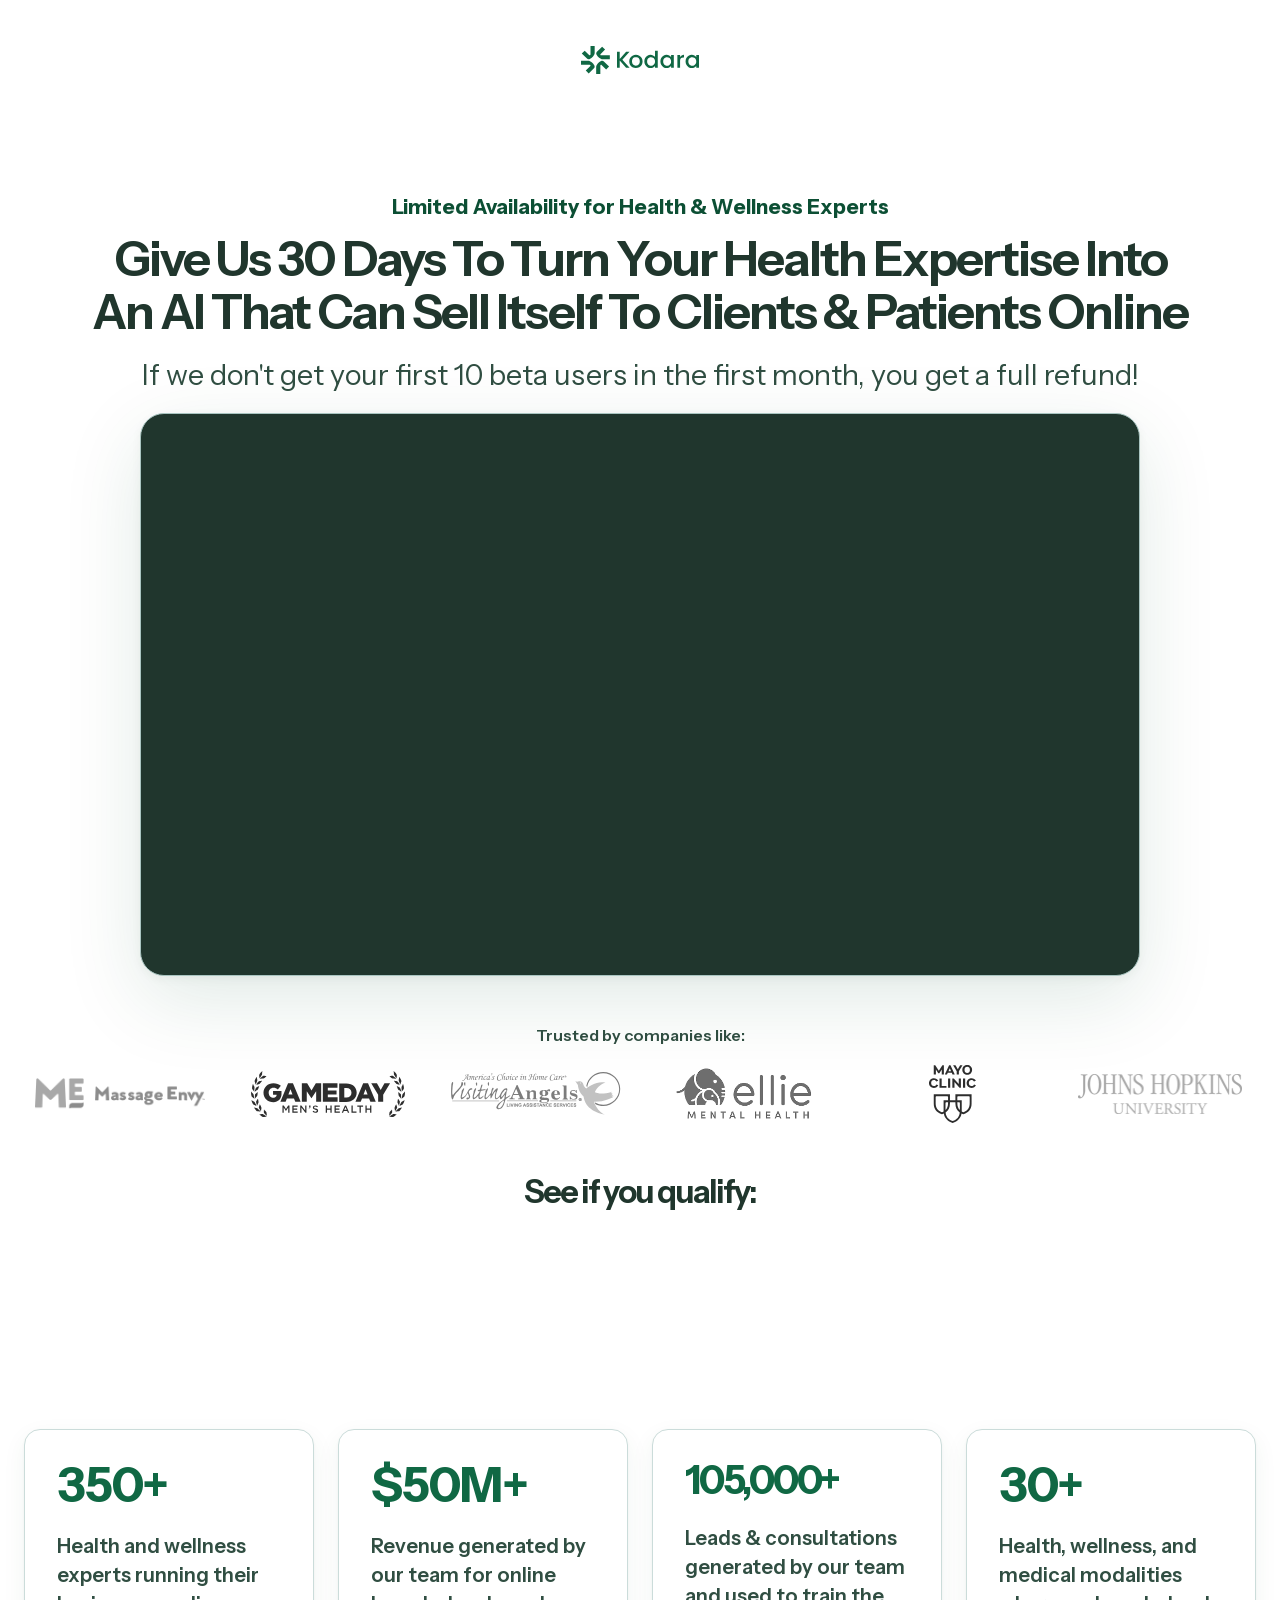
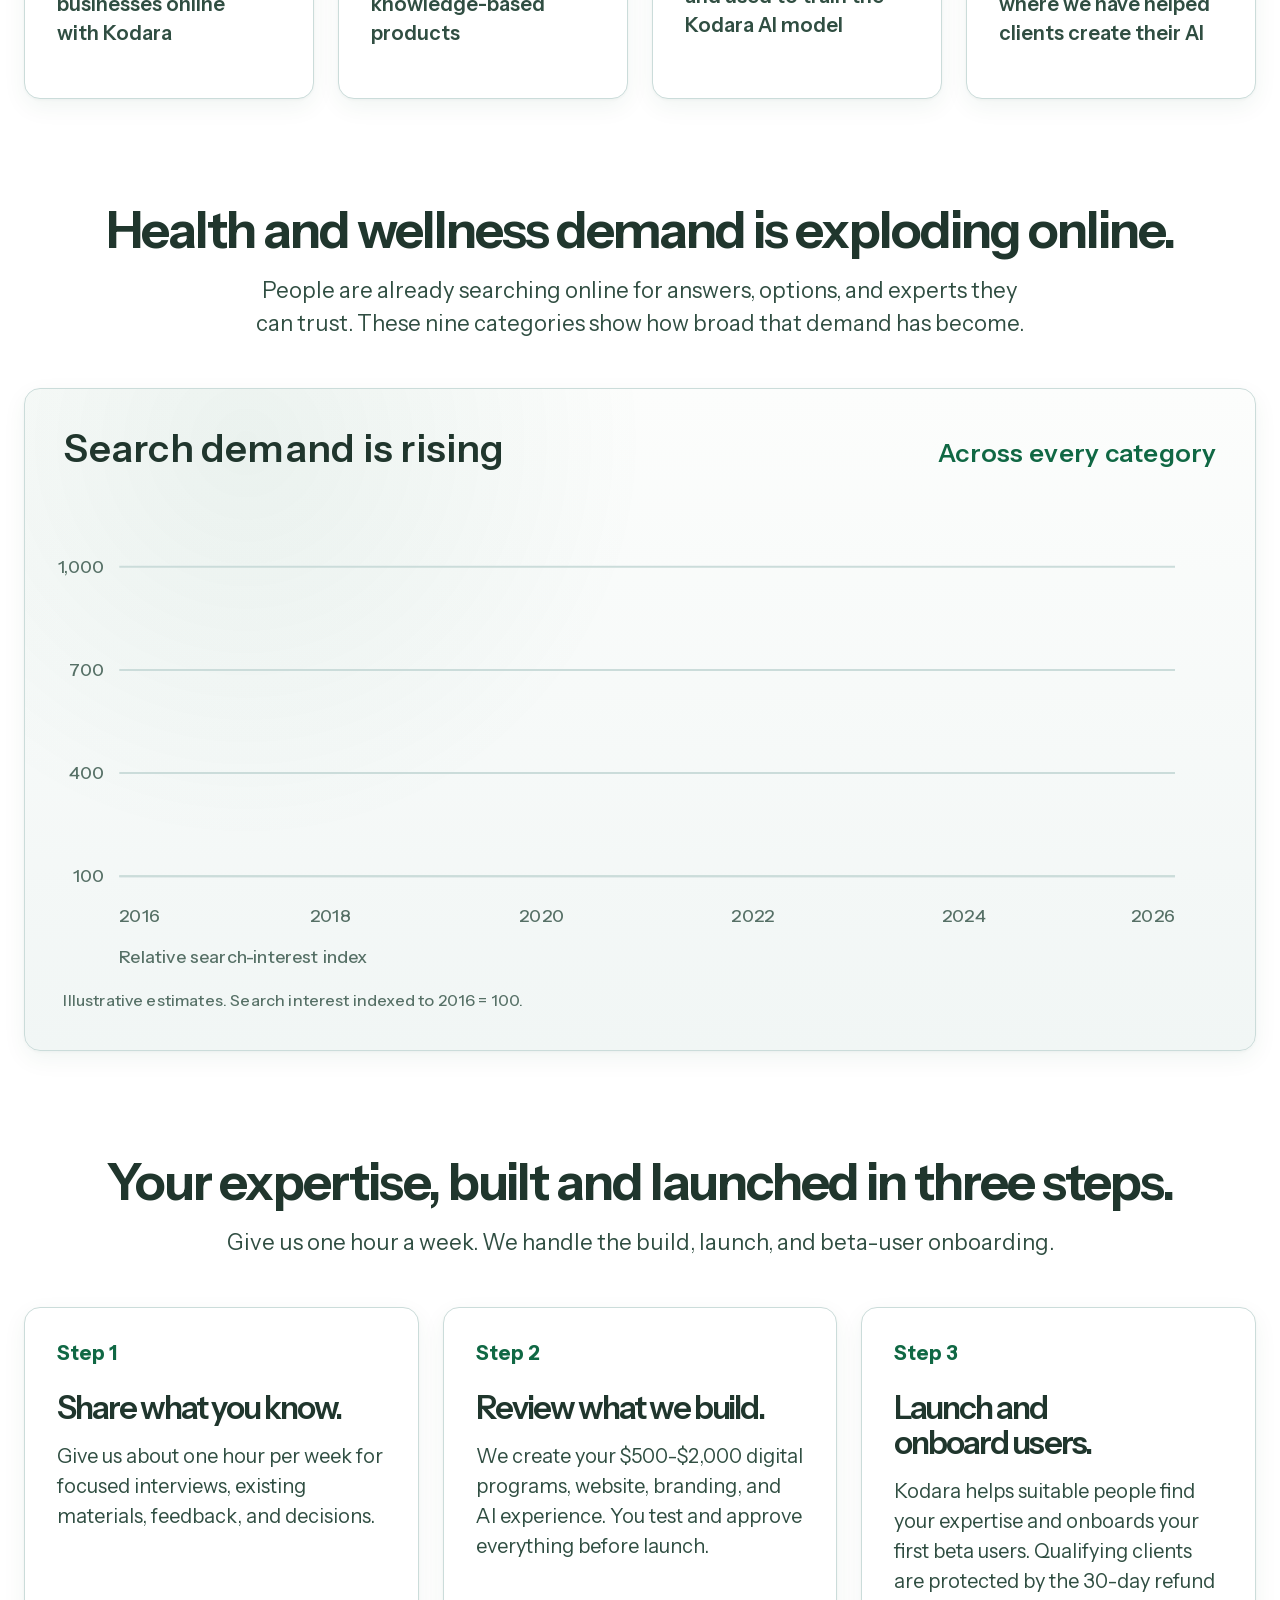
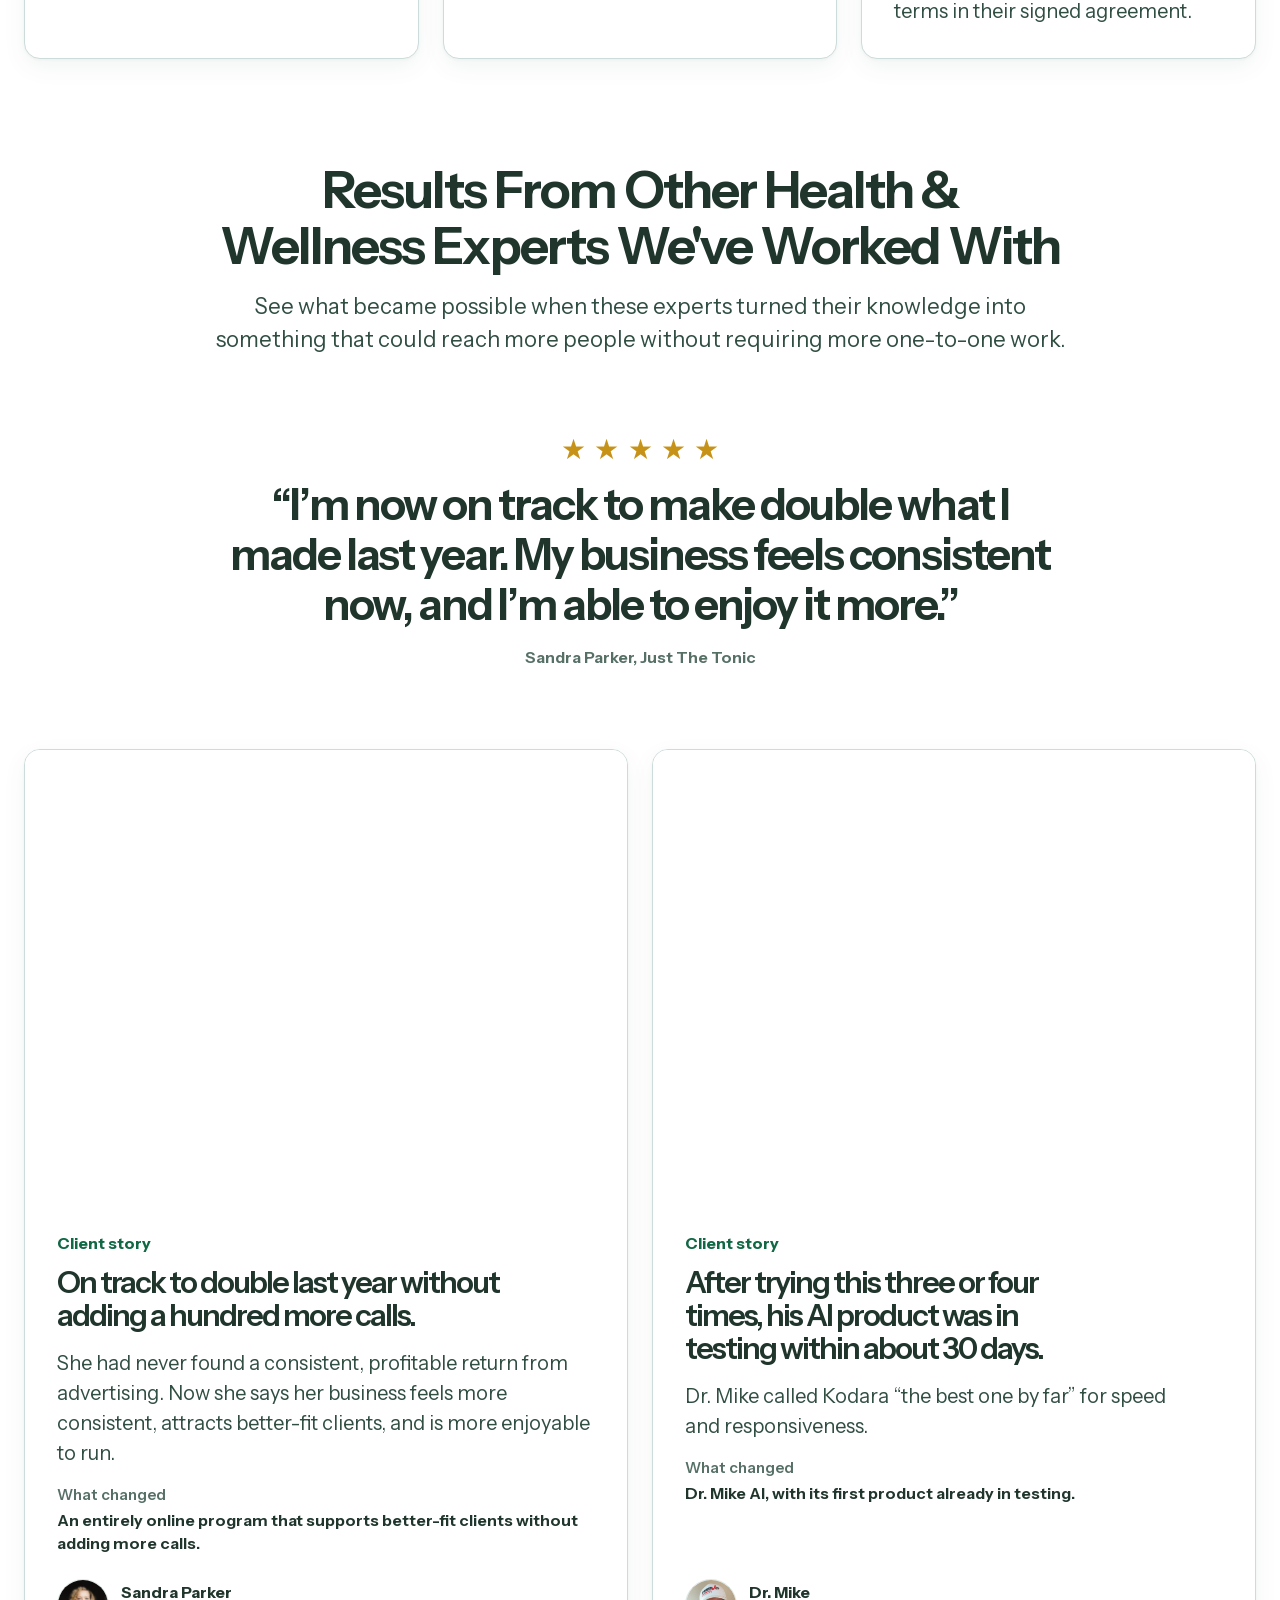
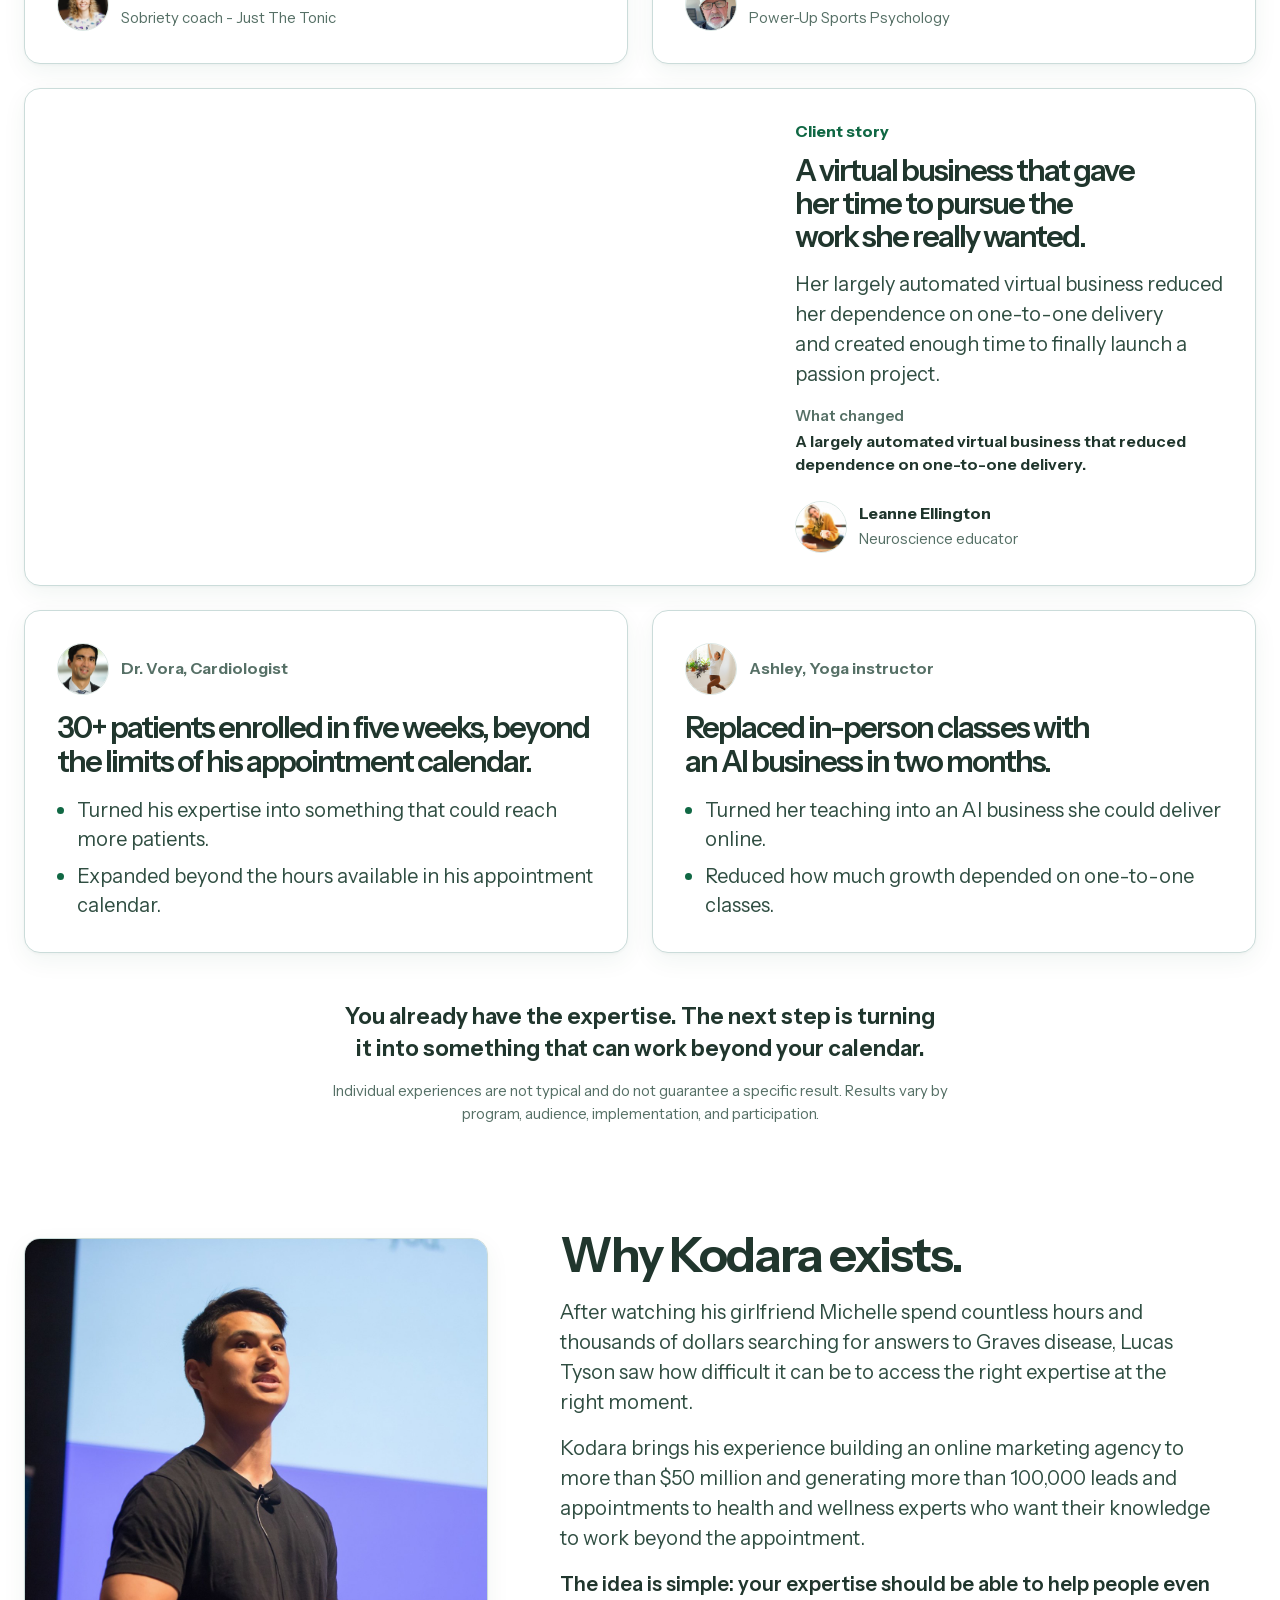
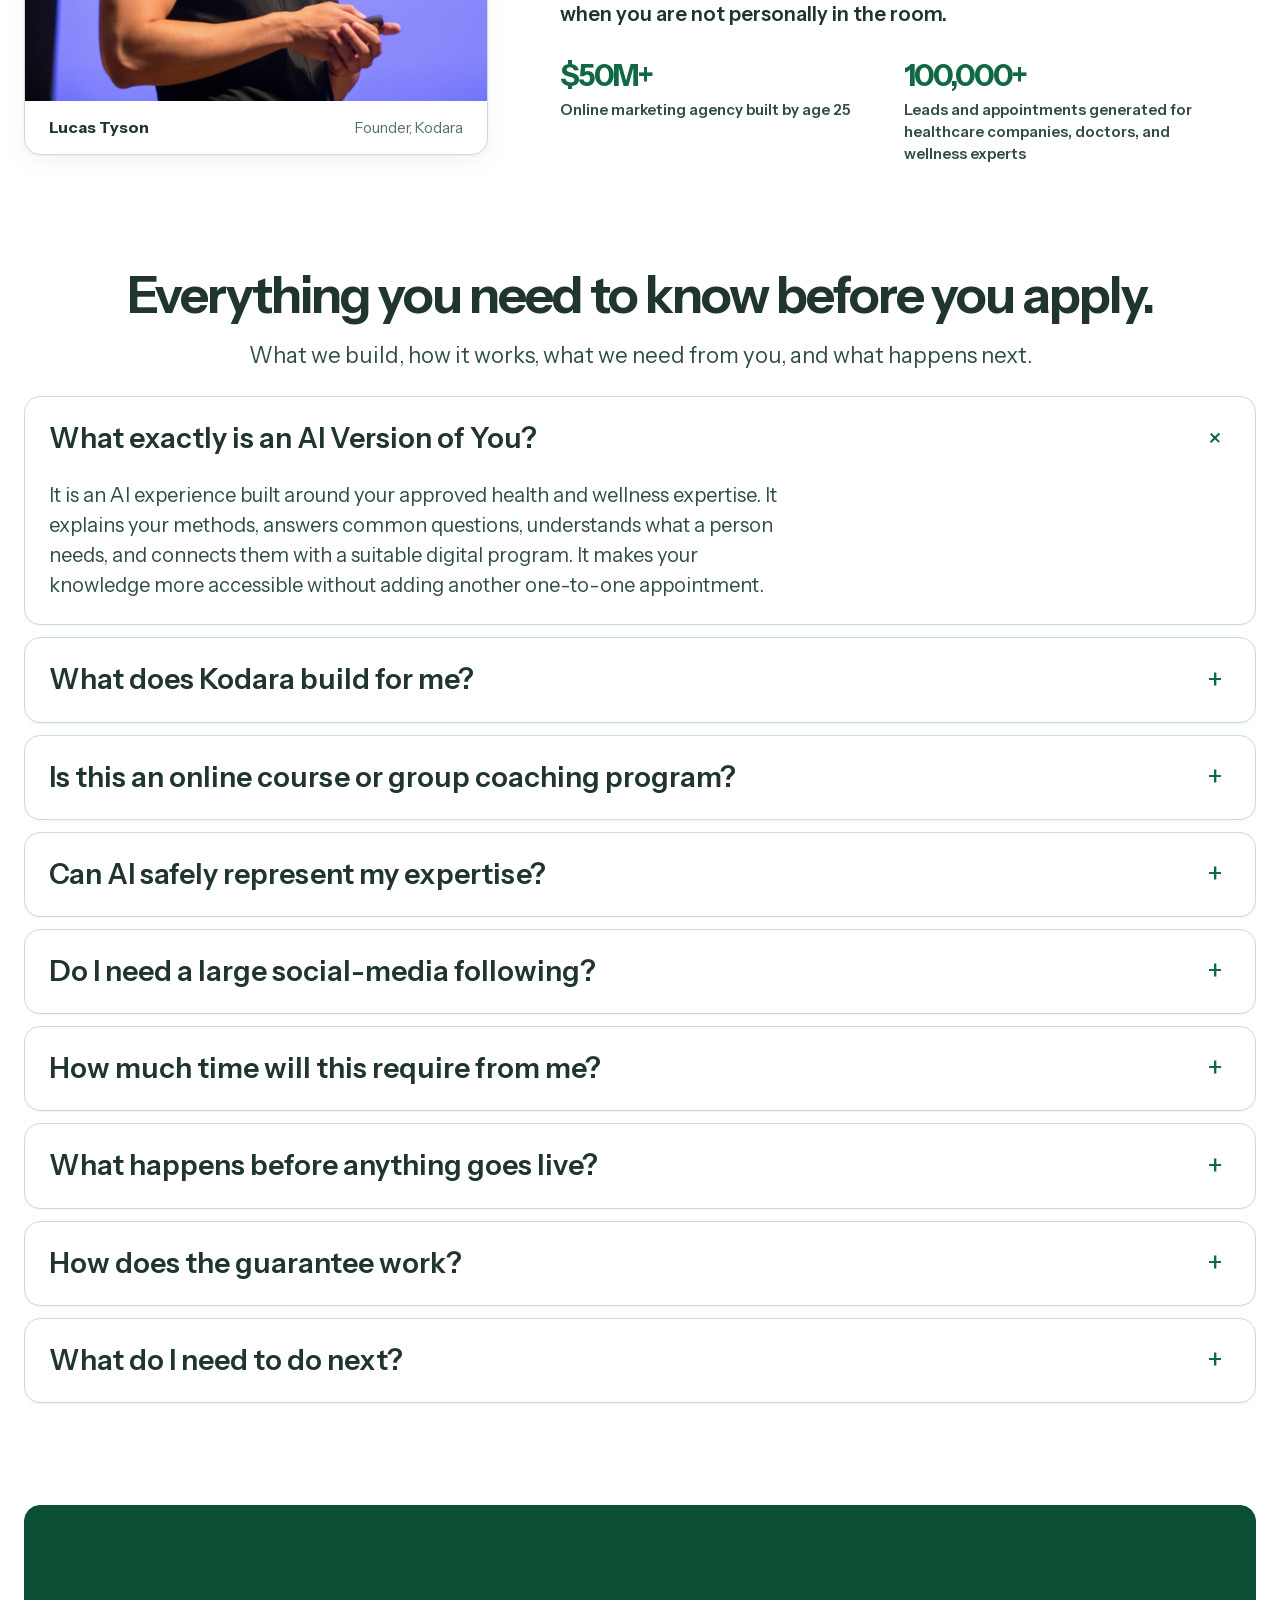
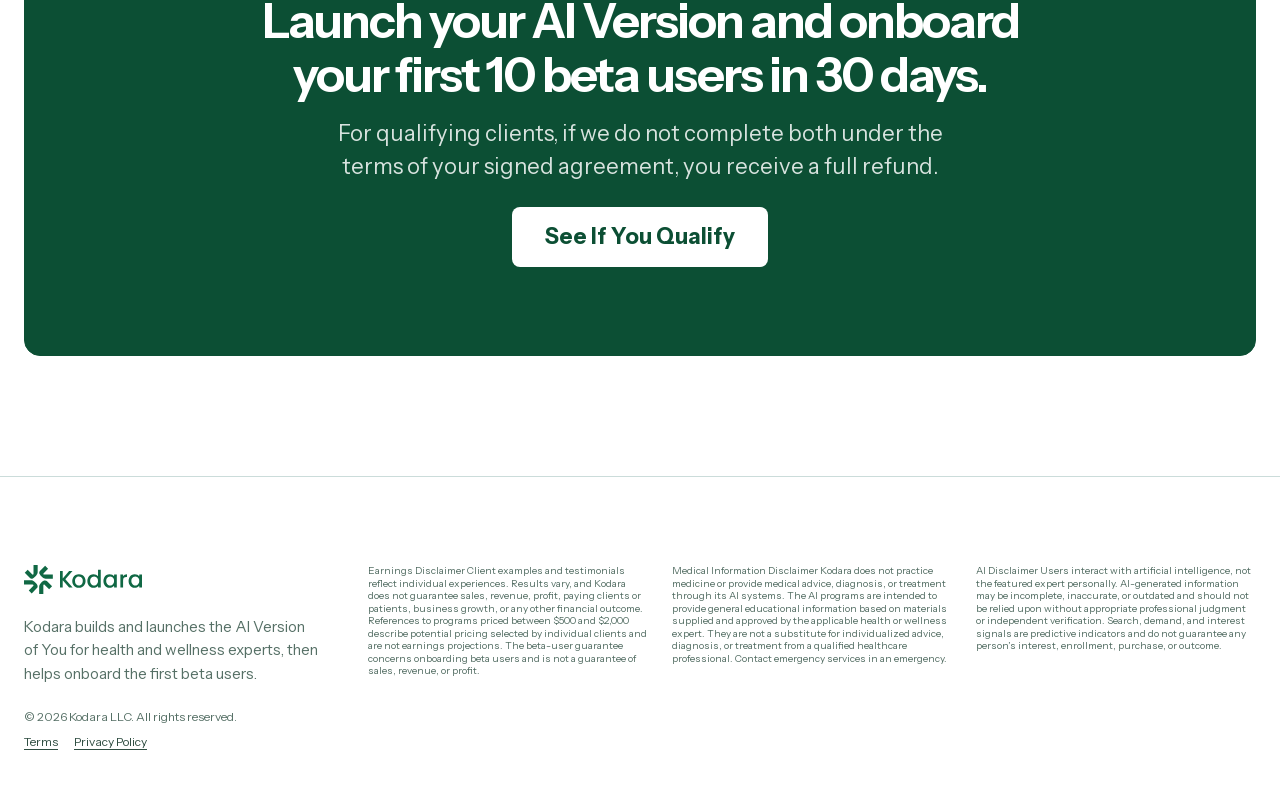
==== commit 3af26d92: "Refine client proof identities" ====
--- a/index.html
+++ b/index.html
@@ -245,6 +245,8 @@
   .mechanism-feature{min-height:0;padding:var(--space-5)}
   .mechanism-copy{padding:0}
   .client-result-card{padding:var(--space-5)}
+  .client-result-card--ashley{order:1}
+  .client-result-card--vora{order:2}
   .testimonial-spotlight{margin:var(--space-7) auto;padding-inline:var(--space-2)}
   .testimonial-stars{font-size:1.5rem}
   .testimonial-spotlight blockquote{font-size:var(--type-card-small)}
@@ -532,7 +534,7 @@
           <p class="case-fact"><span>What changed</span><strong>Dr. Mike AI, with its first product already in testing.</strong></p>
           <div class="case-person">
             <img class="case-person-image--dr-mike" src="assets/testimonials/dr-mike-poster.jpg" width="104" height="104" loading="lazy" decoding="async" alt="Dr. Mike">
-            <div><strong>Dr. Mike</strong><span>Kodara client</span></div>
+            <div><strong>Dr. Mike</strong><span>Power-Up Sports Psychology</span></div>
           </div>
         </div>
       </article>
@@ -547,11 +549,11 @@
           <p class="case-fact"><span>What changed</span><strong>A largely automated virtual business that reduced dependence on one-to-one delivery.</strong></p>
           <div class="case-person">
             <img src="assets/testimonials/leanne.jpg" width="104" height="104" loading="lazy" decoding="async" alt="Leanne Ellington">
-            <div><strong>Leanne Ellington</strong><span>Body image and emotional health coach</span></div>
+            <div><strong>Leanne Ellington</strong><span>Neuroscience educator</span></div>
           </div>
         </div>
       </article>
-      <article class="client-result-card">
+      <article class="client-result-card client-result-card--vora">
         <div class="client-result-person">
           <img class="client-result-avatar client-result-avatar--mirrored" src="assets/testimonials/amit-vora.jpg" width="52" height="52" loading="lazy" decoding="async" alt="Amit N. Vora">
           <span class="client-result-role">Dr. Vora, Cardiologist</span>
@@ -562,10 +564,10 @@
           <li>Expanded beyond the hours available in his appointment calendar.</li>
         </ul>
       </article>
-      <article class="client-result-card">
+      <article class="client-result-card client-result-card--ashley">
         <div class="client-result-person">
-          <img class="client-result-avatar client-result-avatar--mirrored" src="assets/testimonials/ashley-holly.jpg" width="52" height="52" loading="lazy" decoding="async" alt="Ashley Holly">
-          <span class="client-result-role">Ashley Holly, Yoga instructor</span>
+          <img class="client-result-avatar client-result-avatar--mirrored" src="assets/testimonials/ashley-holly.jpg" width="52" height="52" loading="lazy" decoding="async" alt="Ashley">
+          <span class="client-result-role">Ashley, Yoga instructor</span>
         </div>
         <h3>Replaced in-person classes with an AI business in two months.</h3>
         <ul class="client-result-points">
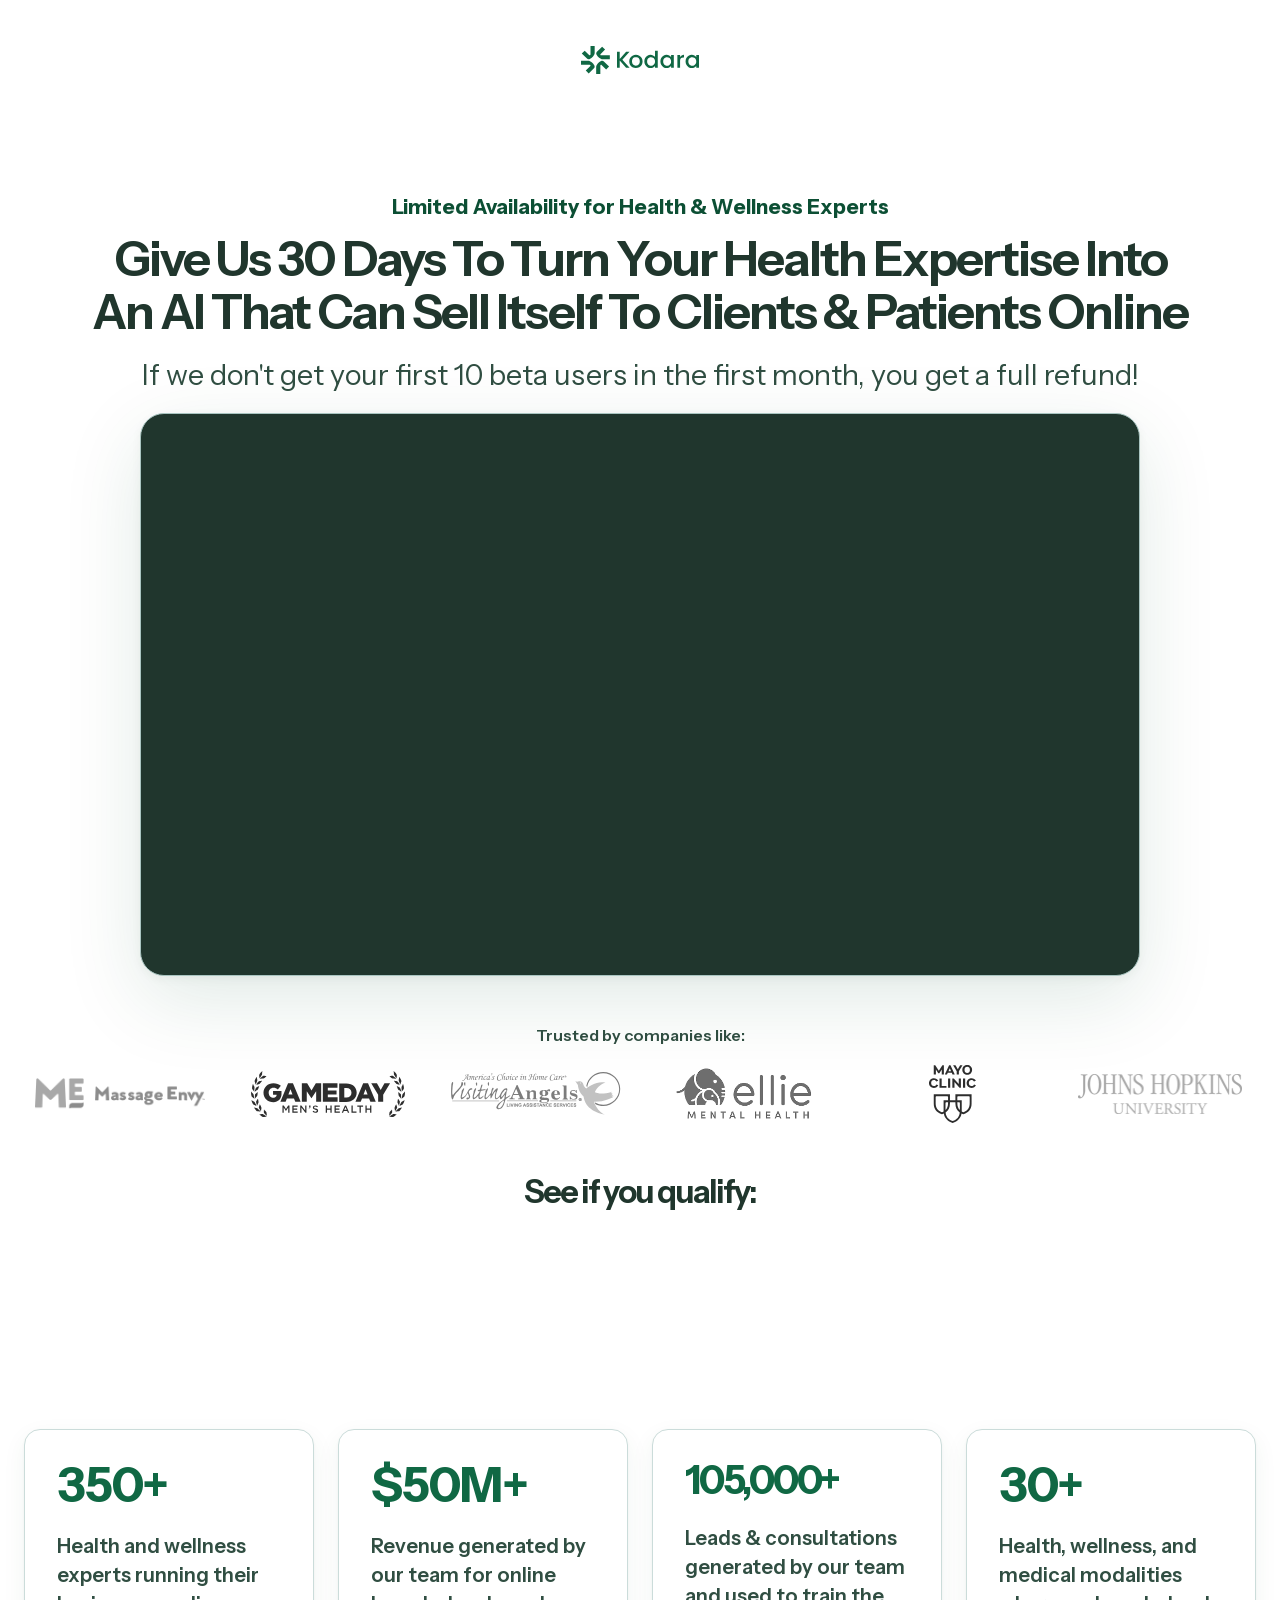
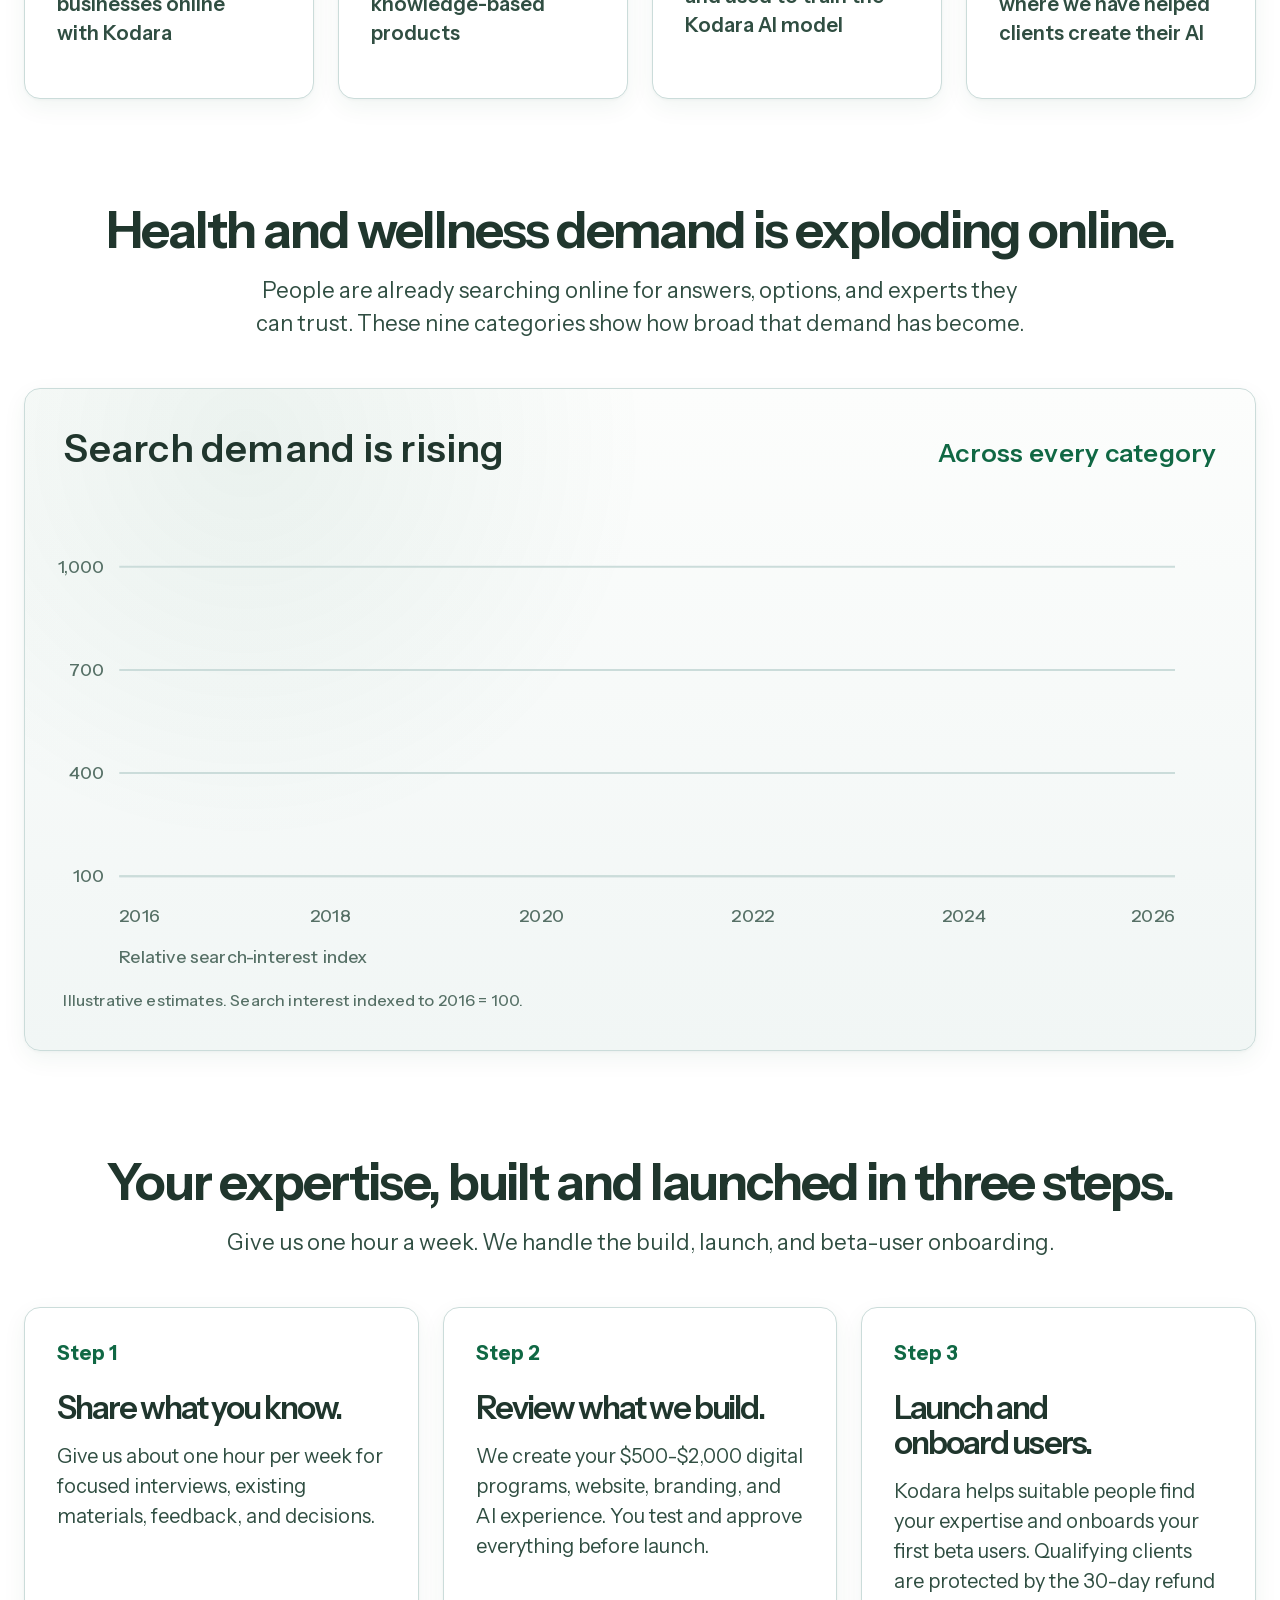
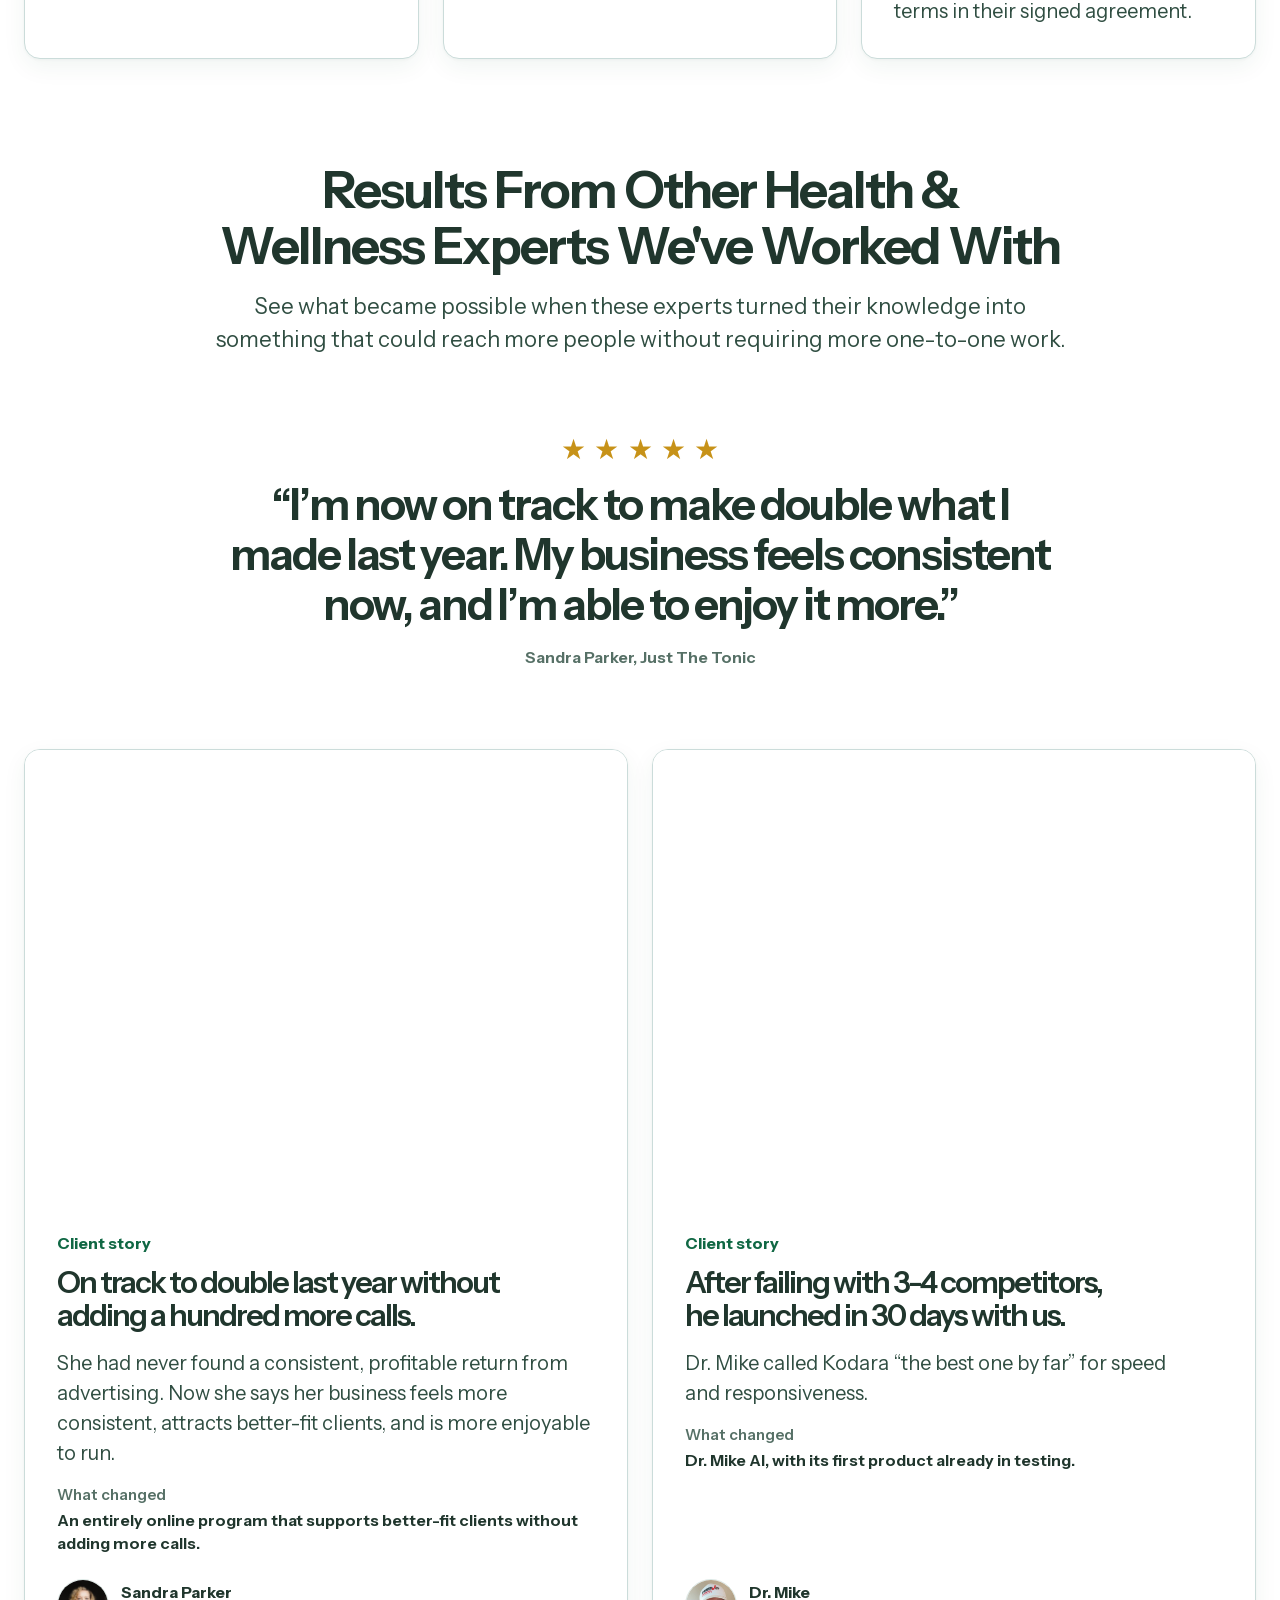
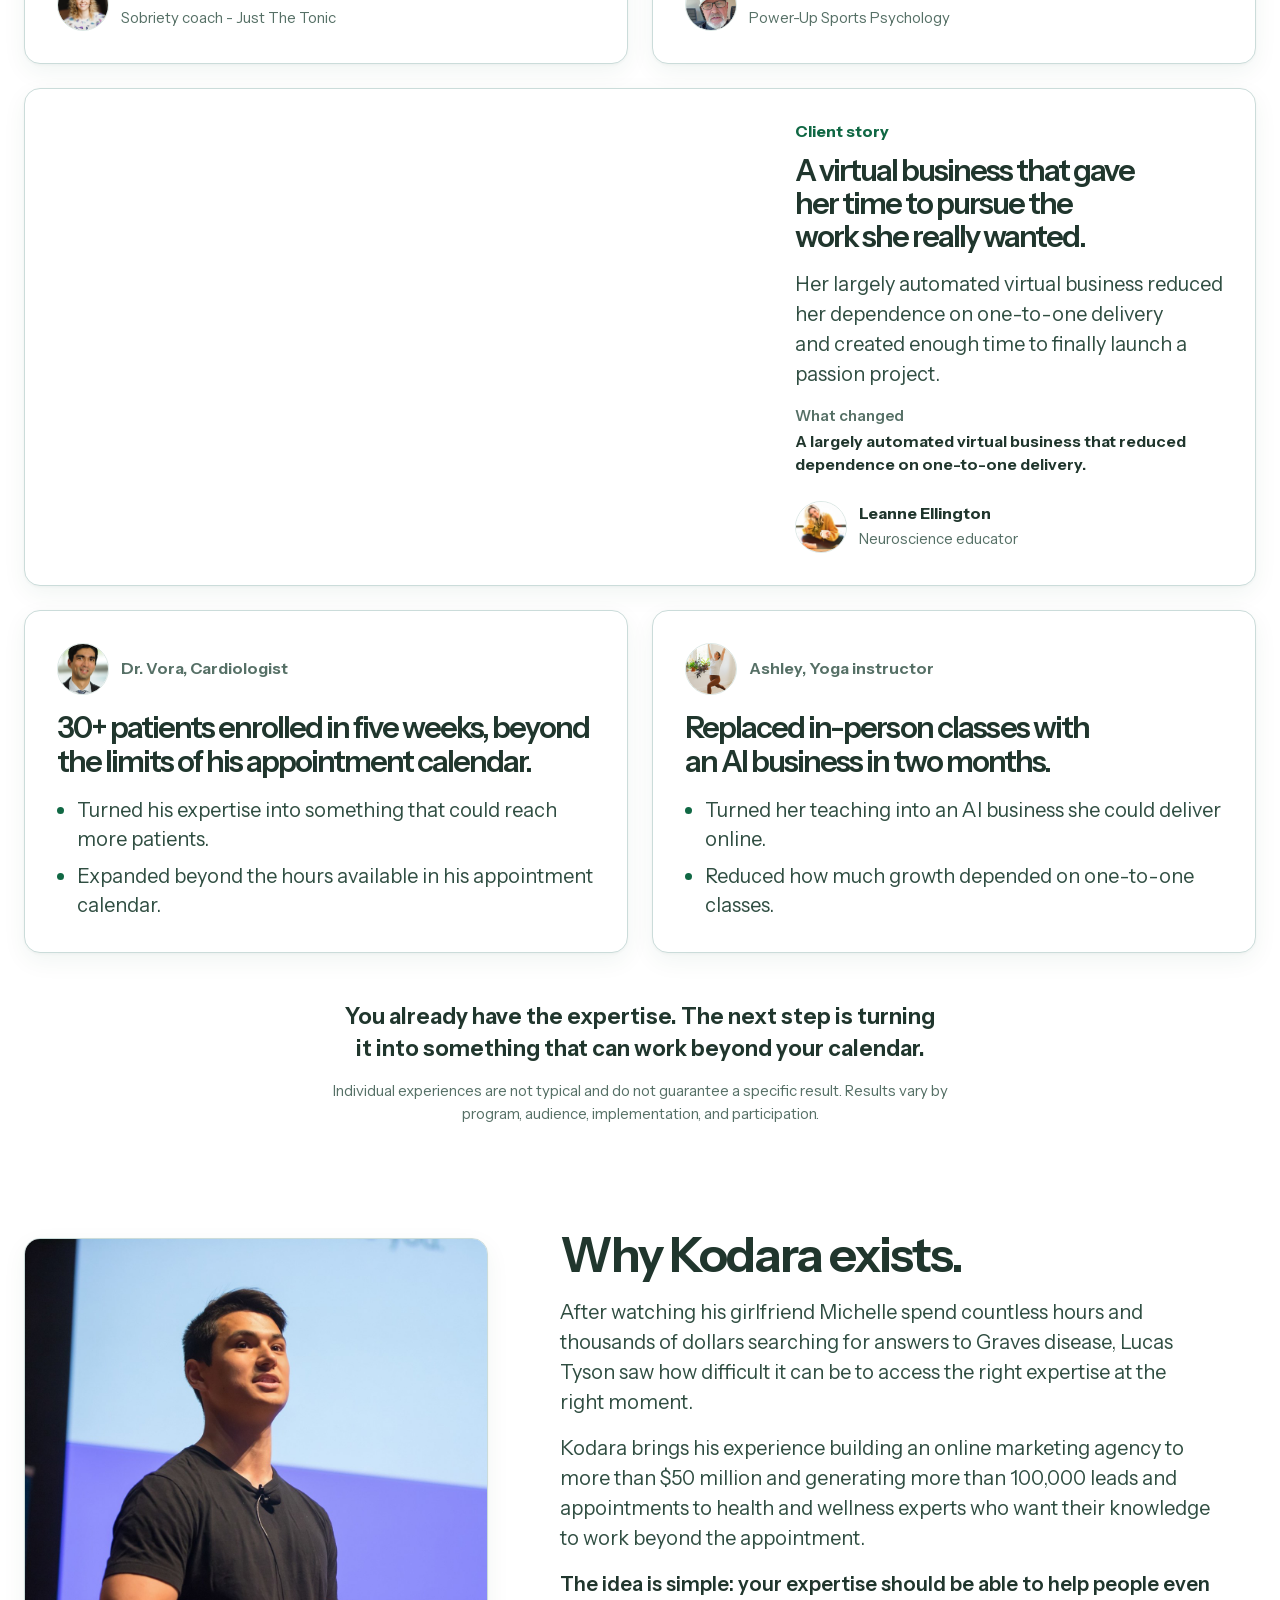
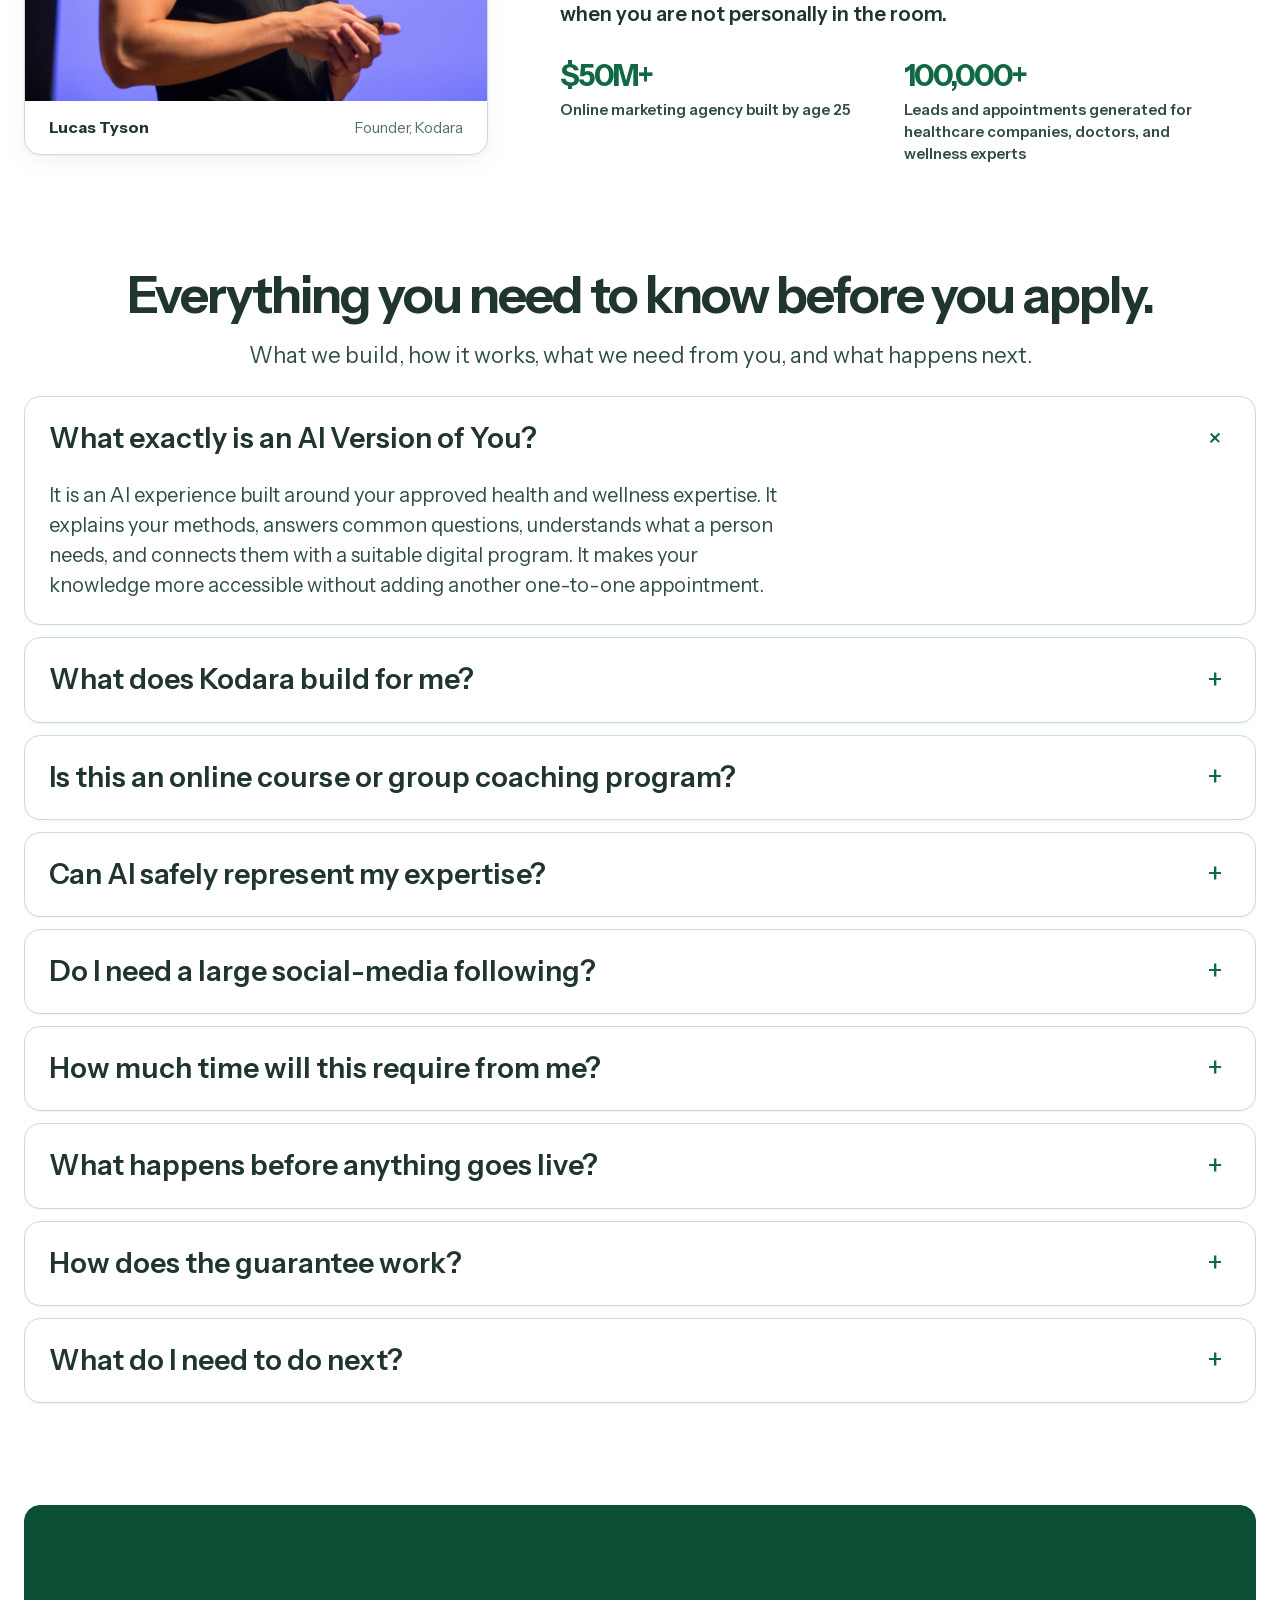
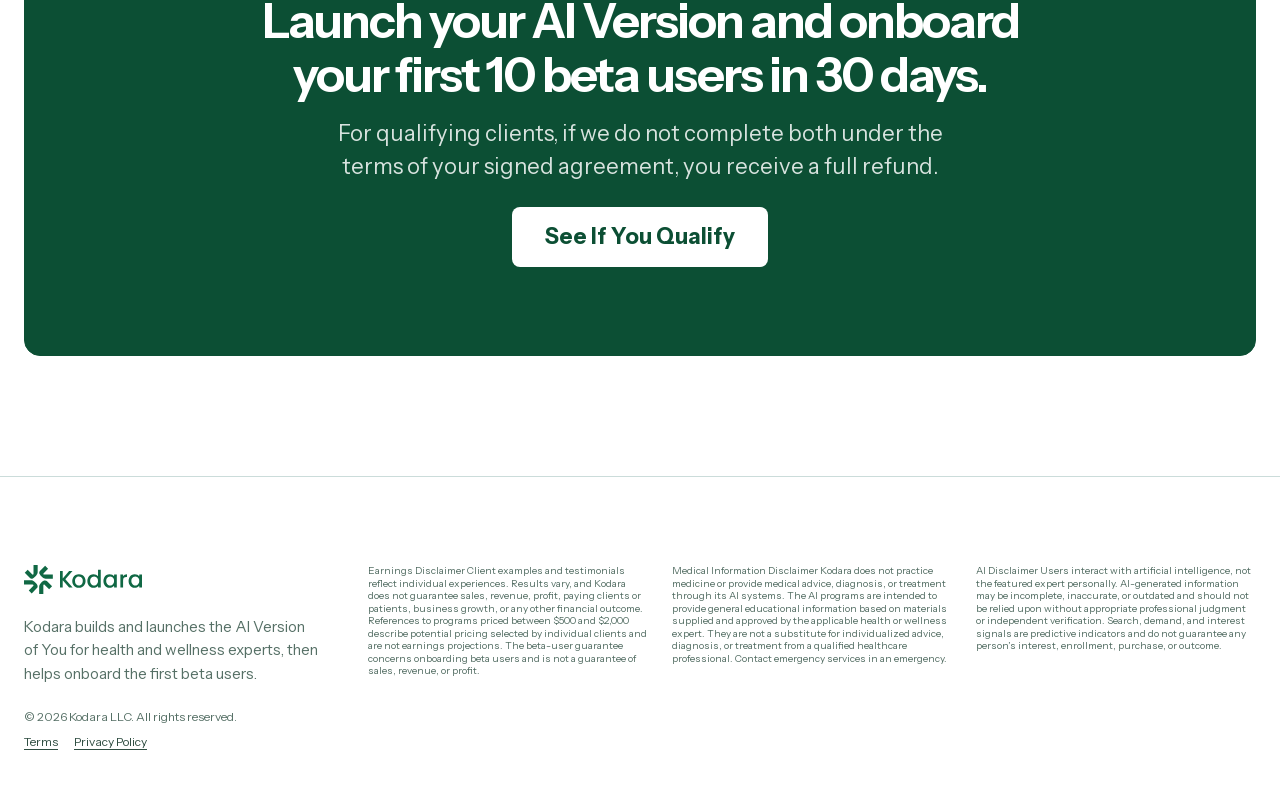
==== commit 9e675394: "Clarify Dr Mike launch testimonial" ====
--- a/index.html
+++ b/index.html
@@ -529,7 +529,7 @@
         </div>
         <div class="case-support-copy">
           <span class="case-kicker">Client story</span>
-          <h3 class="case-title" id="dr-mike-case-title">After trying this three or four times, his AI product was in testing within about 30 days.</h3>
+          <h3 class="case-title" id="dr-mike-case-title">After failing with 3-4 competitors, he launched in 30 days with us.</h3>
           <p class="case-copy">Dr. Mike called Kodara “the best one by far” for speed and responsiveness.</p>
           <p class="case-fact"><span>What changed</span><strong>Dr. Mike AI, with its first product already in testing.</strong></p>
           <div class="case-person">
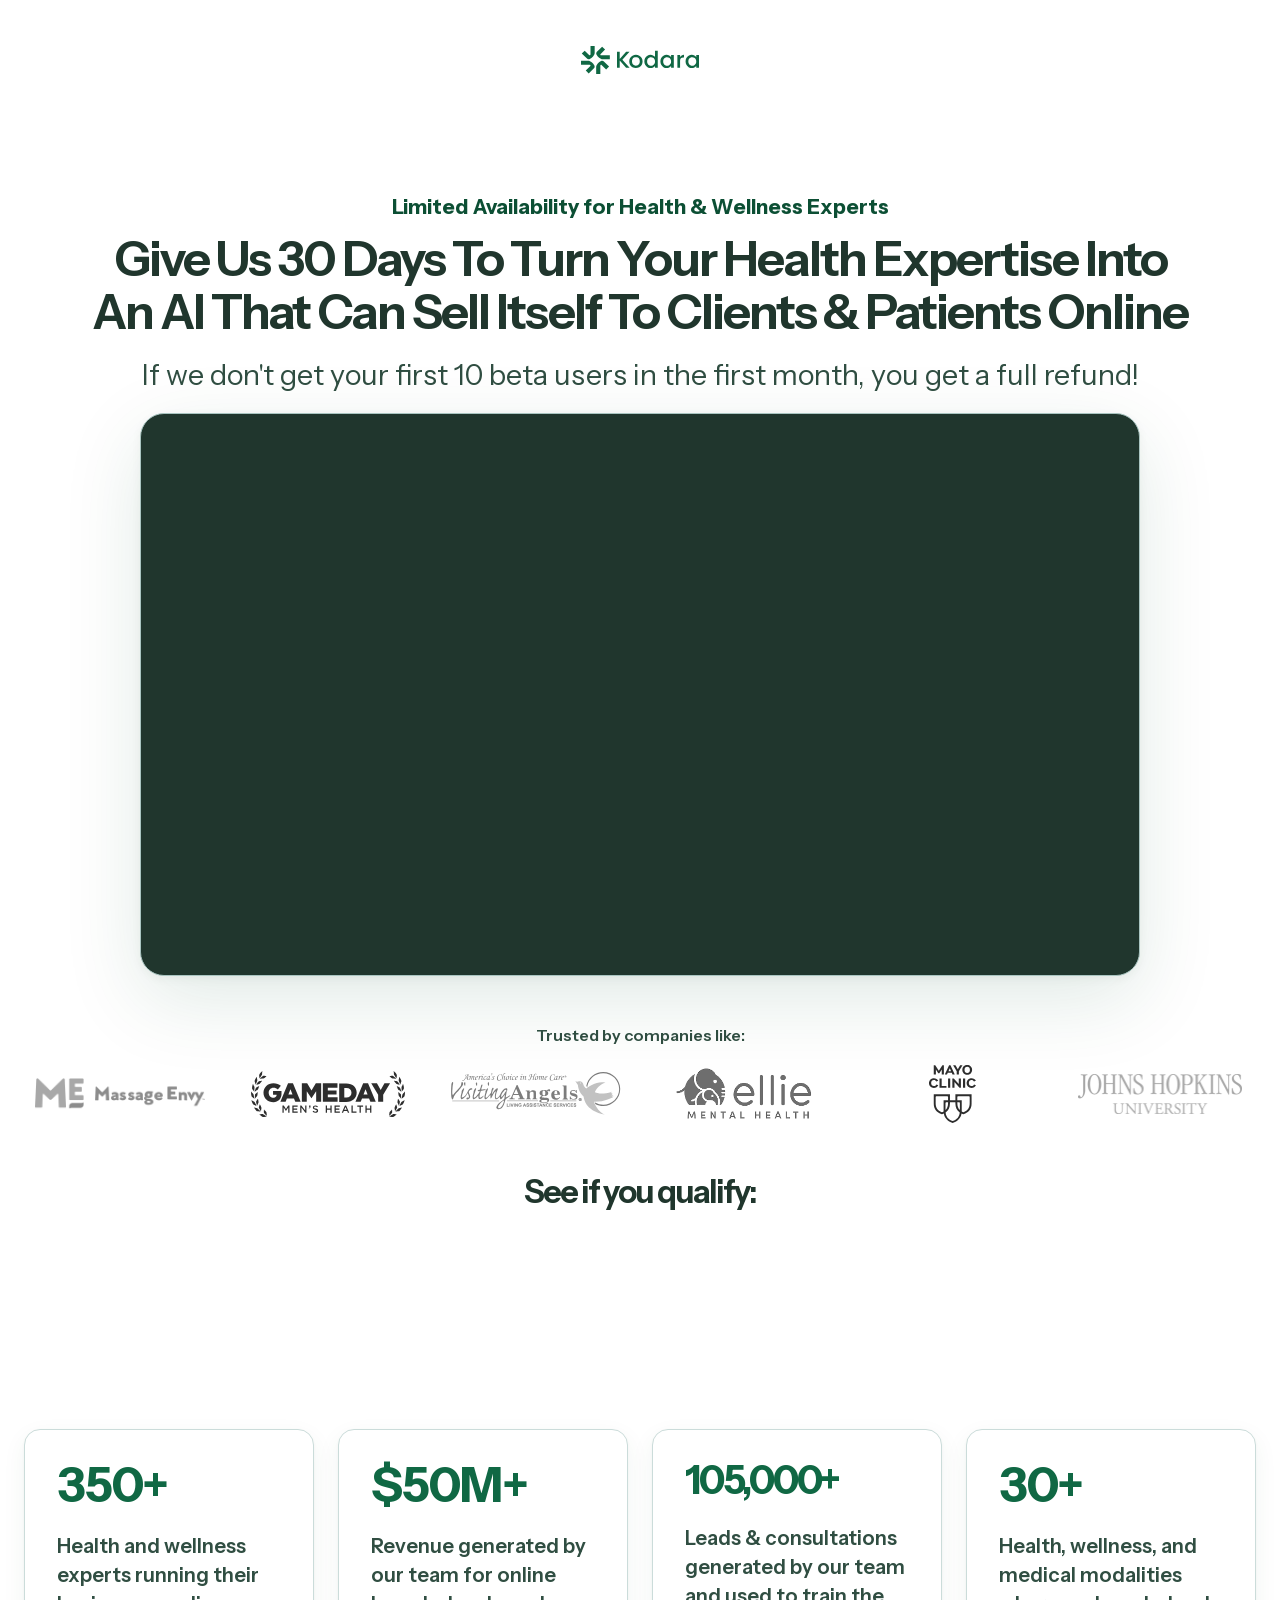
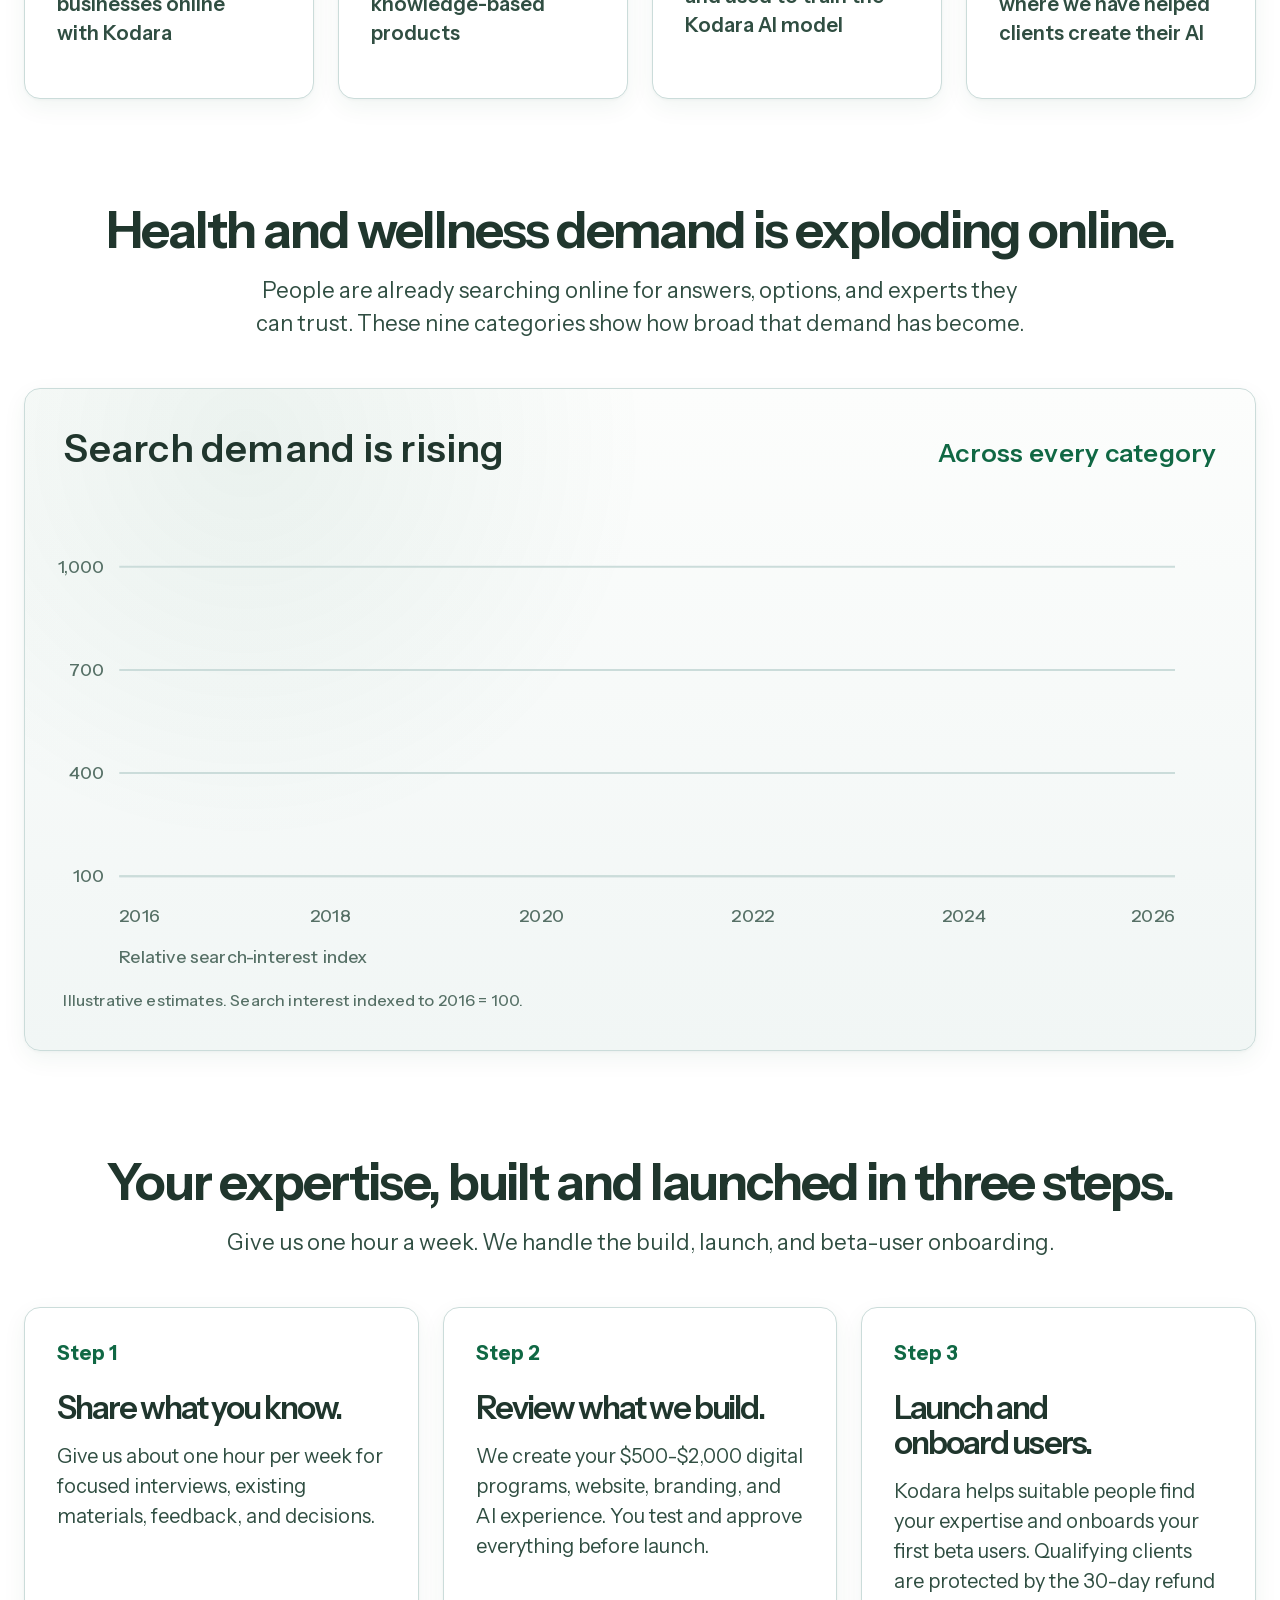
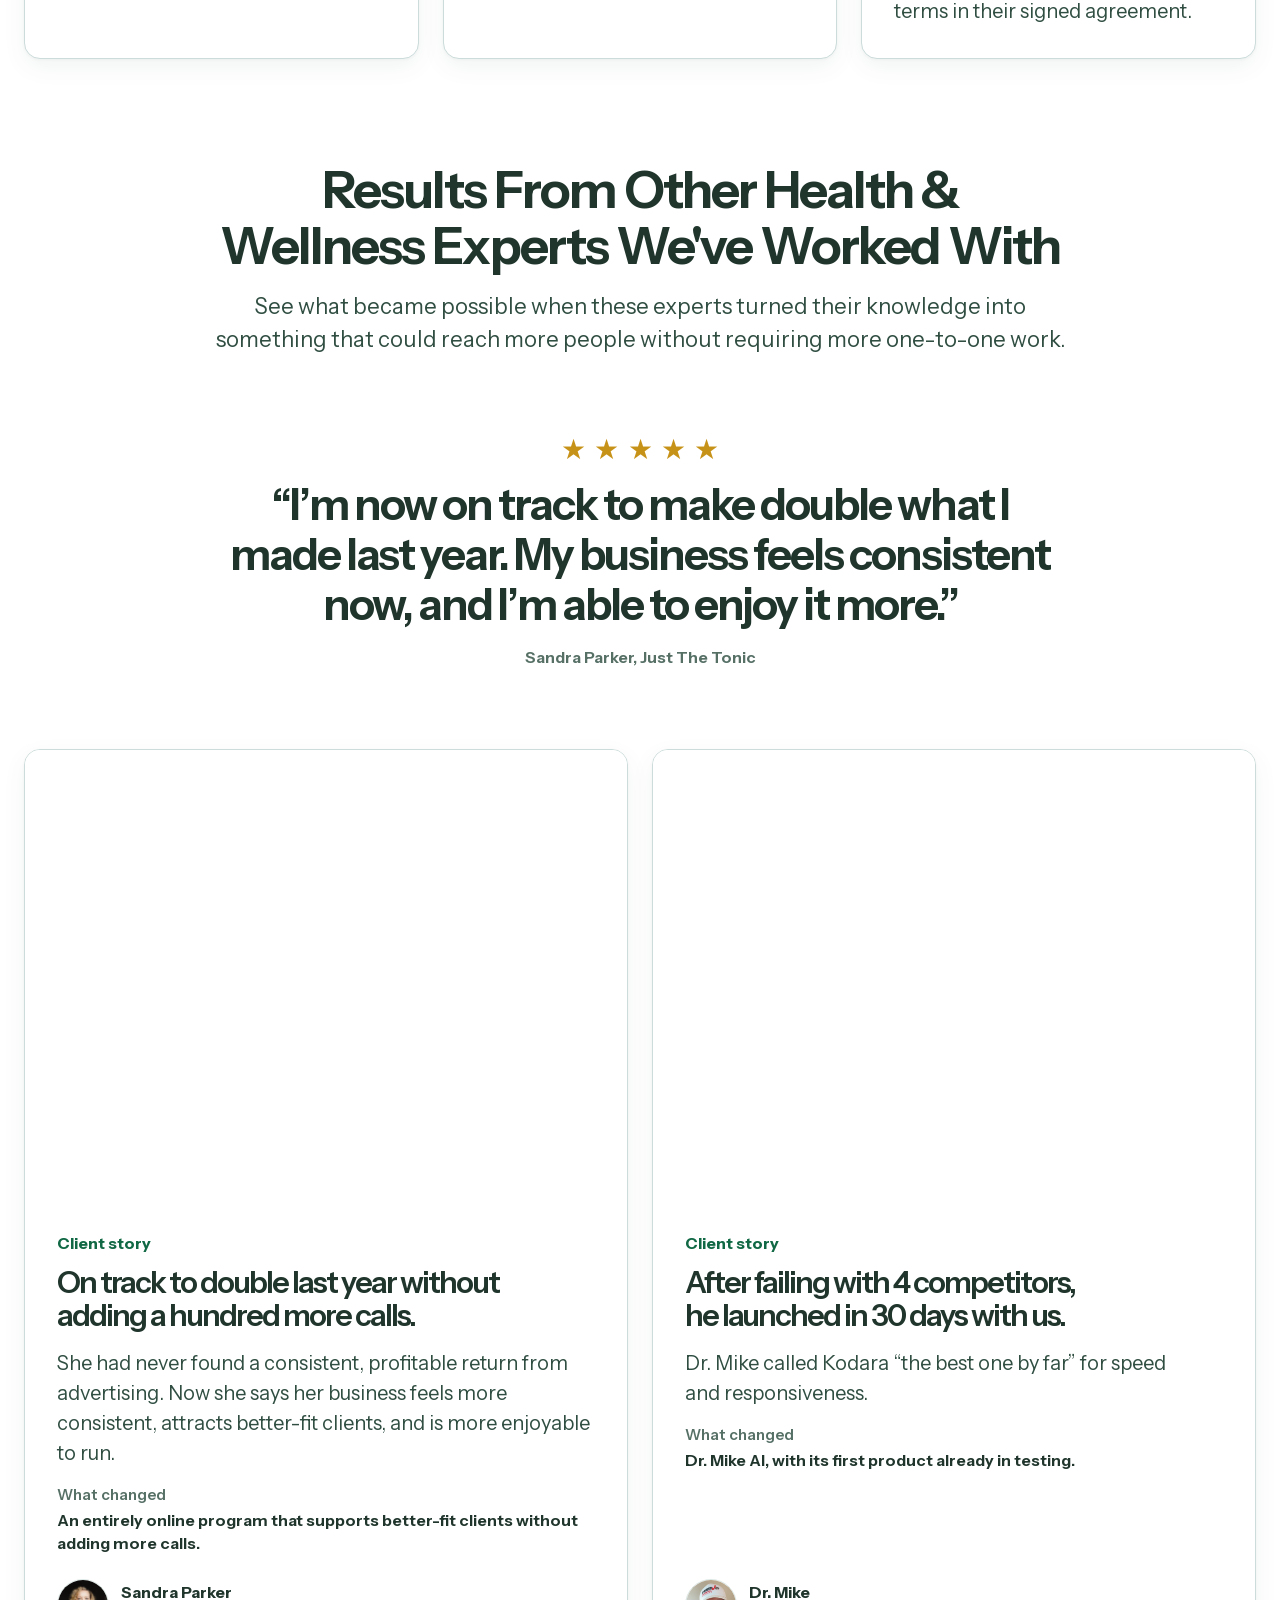
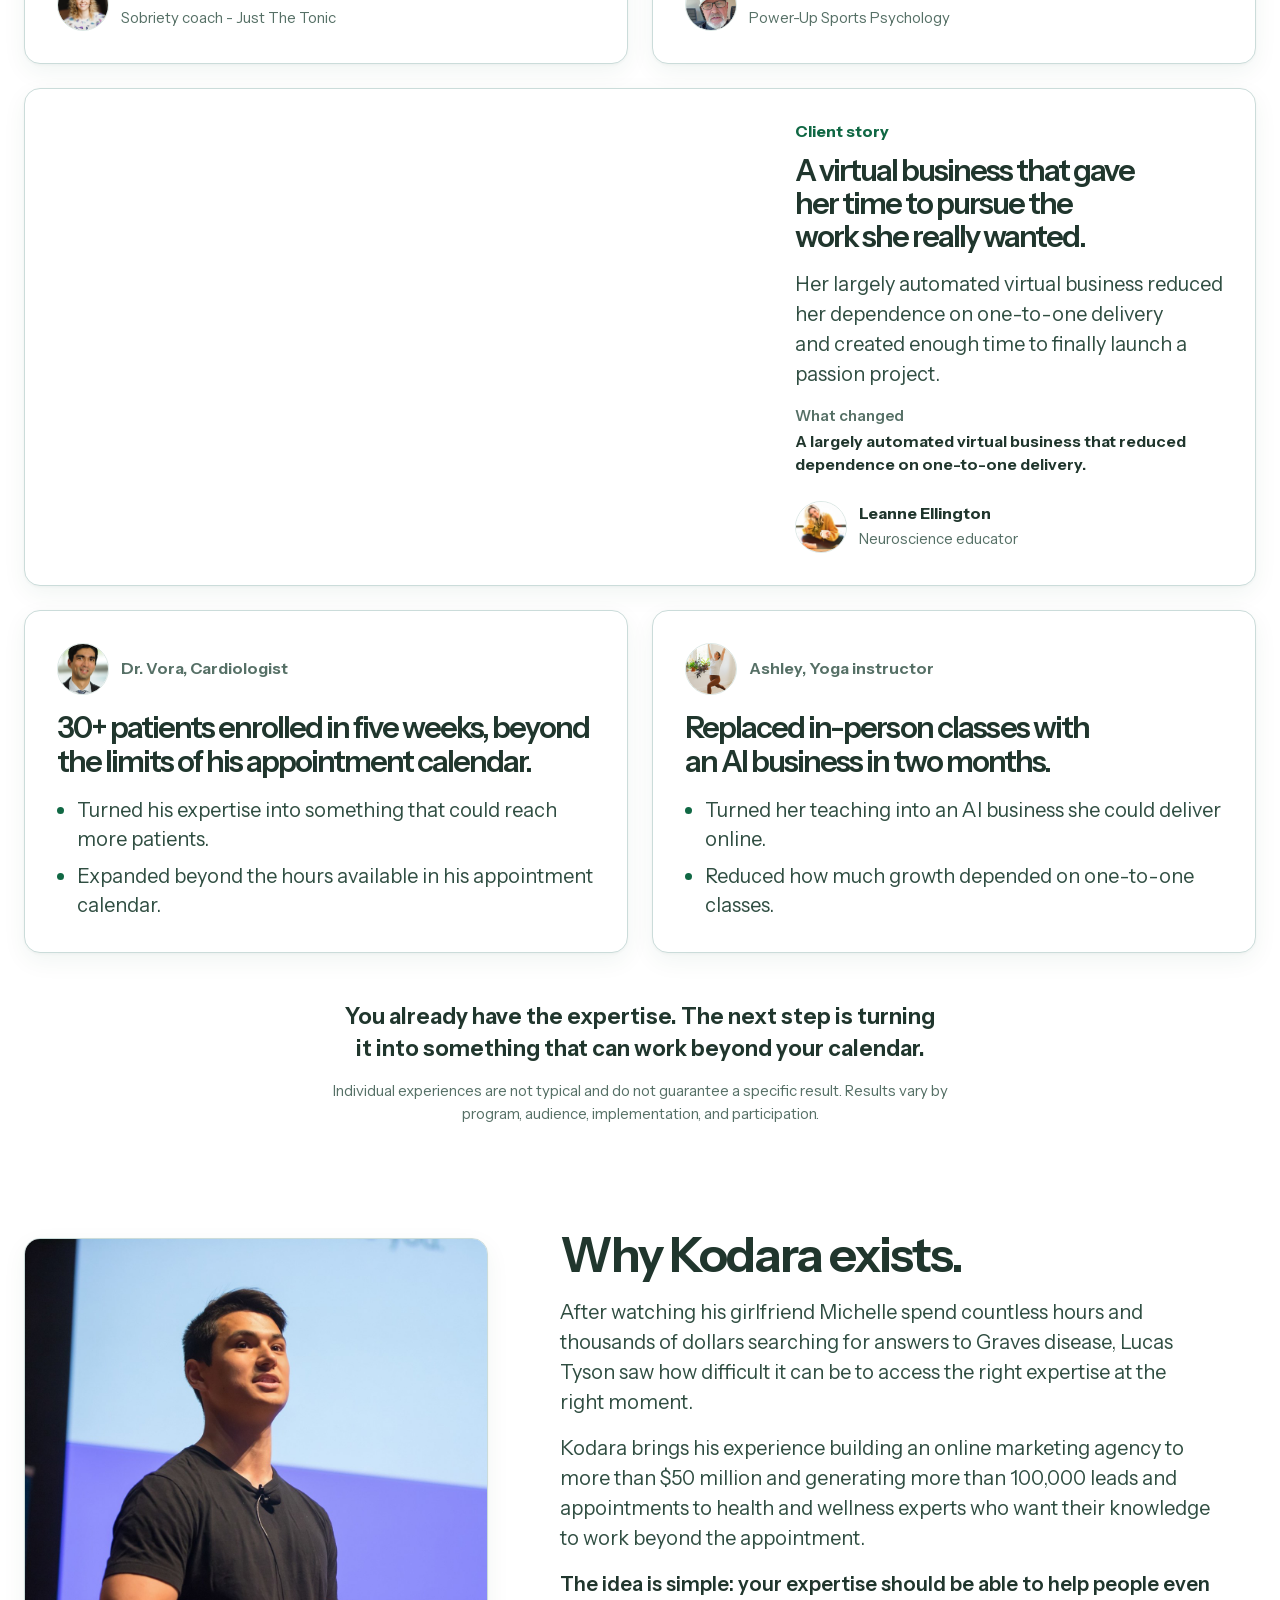
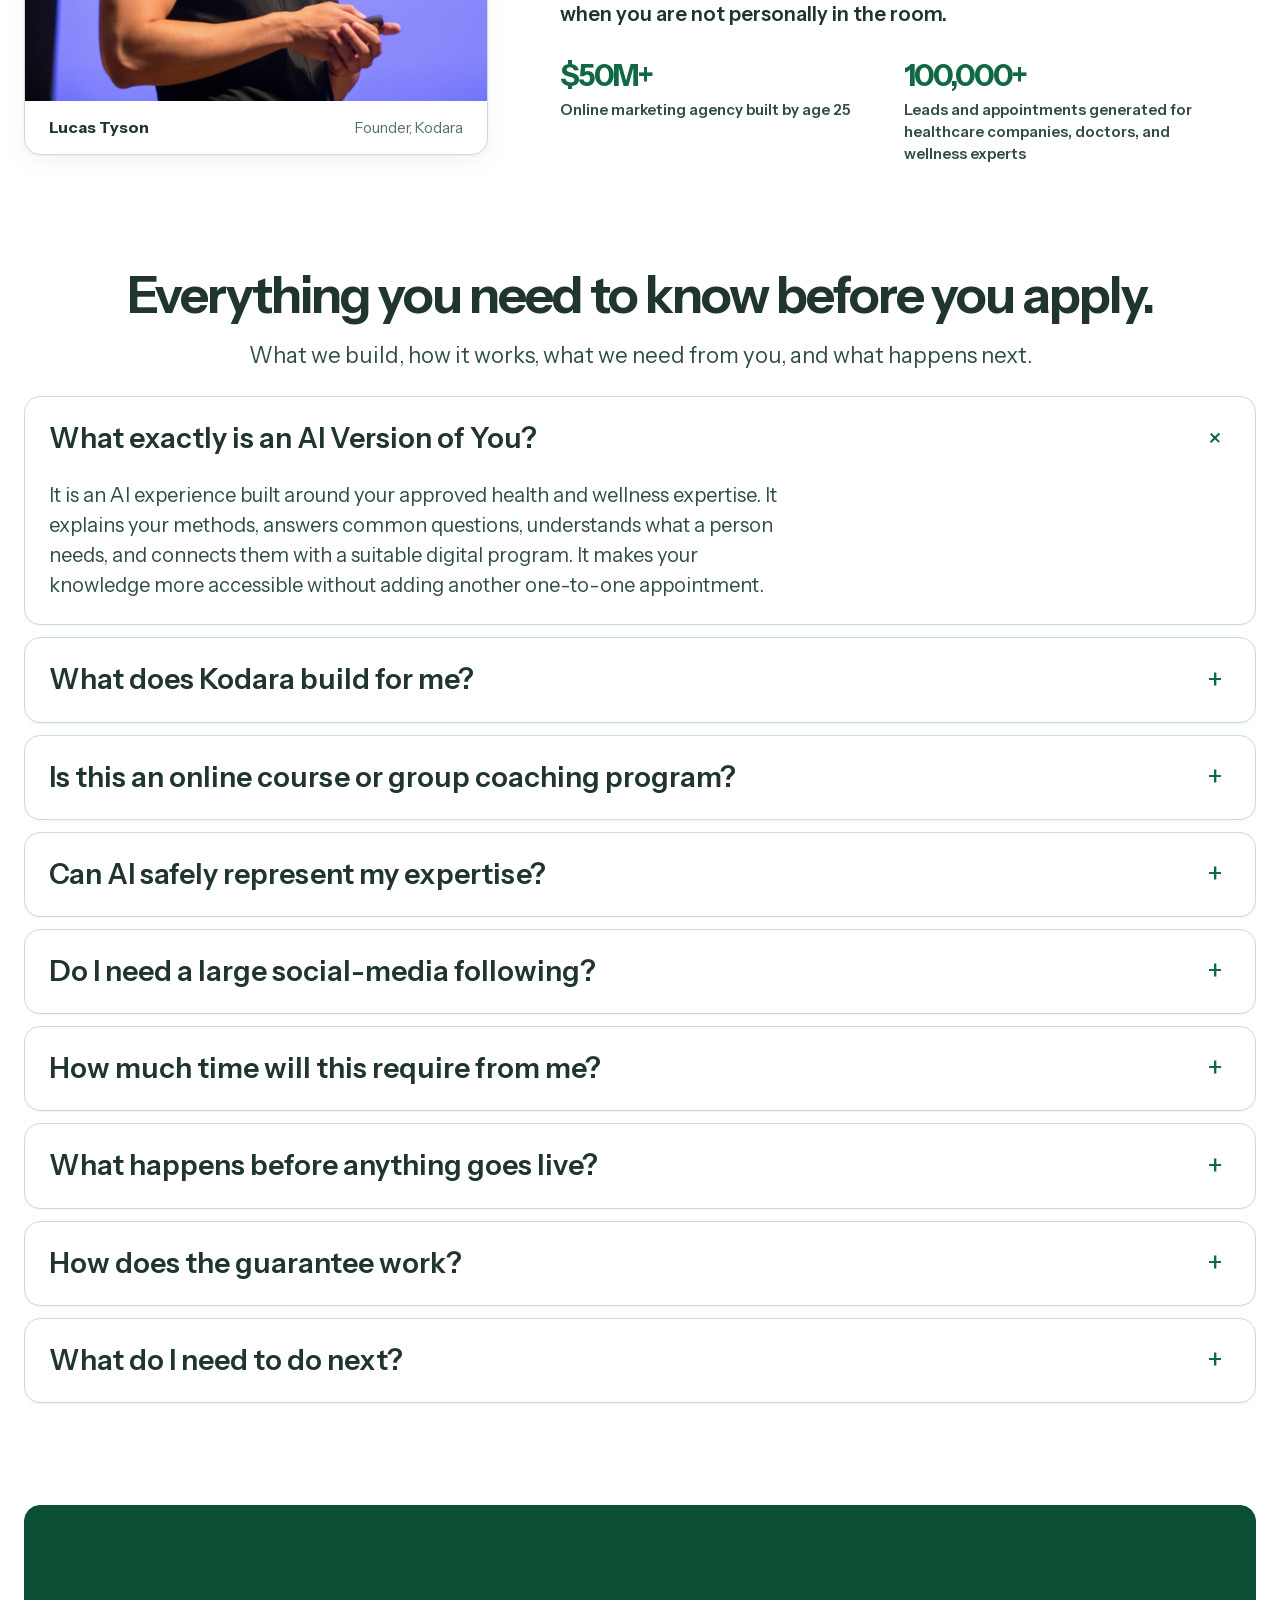
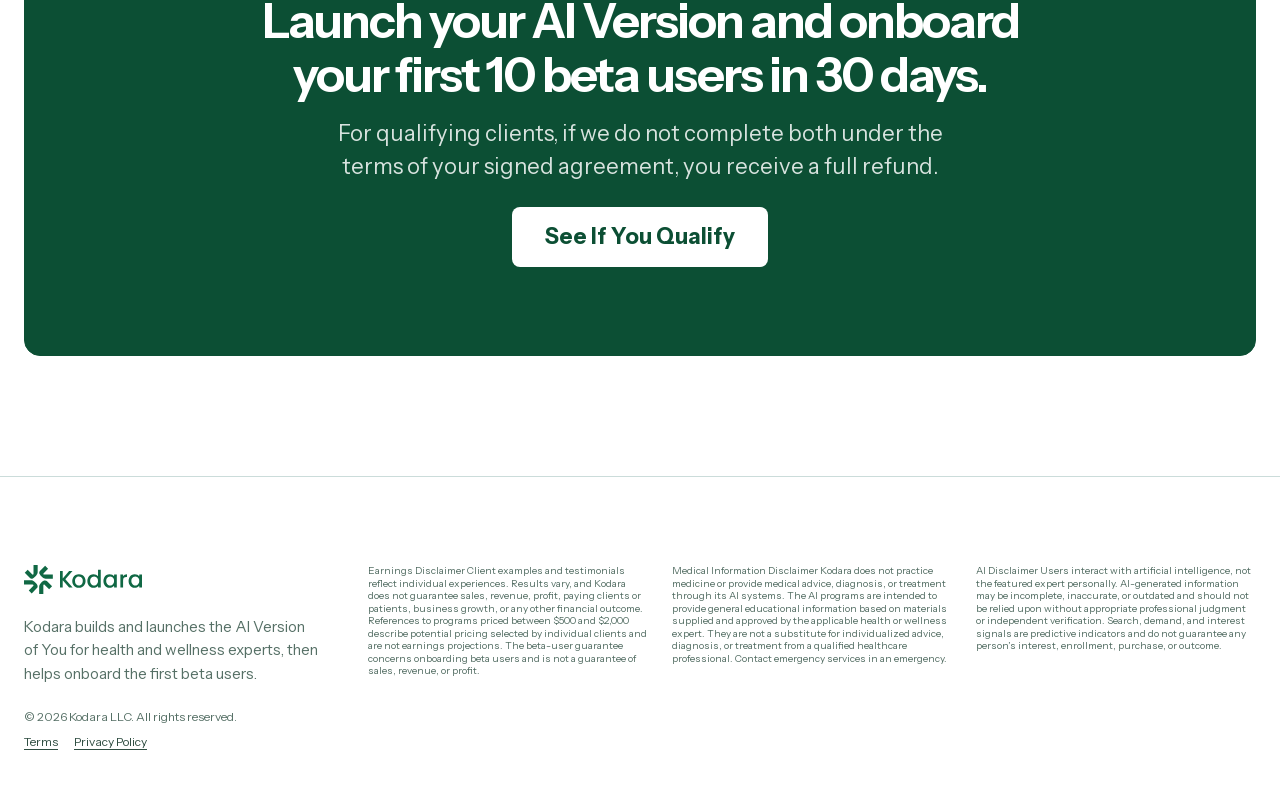
==== commit 2511f8e0: "Clarify competitor count in testimonial" ====
--- a/index.html
+++ b/index.html
@@ -529,7 +529,7 @@
         </div>
         <div class="case-support-copy">
           <span class="case-kicker">Client story</span>
-          <h3 class="case-title" id="dr-mike-case-title">After failing with 3-4 competitors, he launched in 30 days with us.</h3>
+          <h3 class="case-title" id="dr-mike-case-title">After failing with 4 competitors, he launched in 30 days with us.</h3>
           <p class="case-copy">Dr. Mike called Kodara “the best one by far” for speed and responsiveness.</p>
           <p class="case-fact"><span>What changed</span><strong>Dr. Mike AI, with its first product already in testing.</strong></p>
           <div class="case-person">
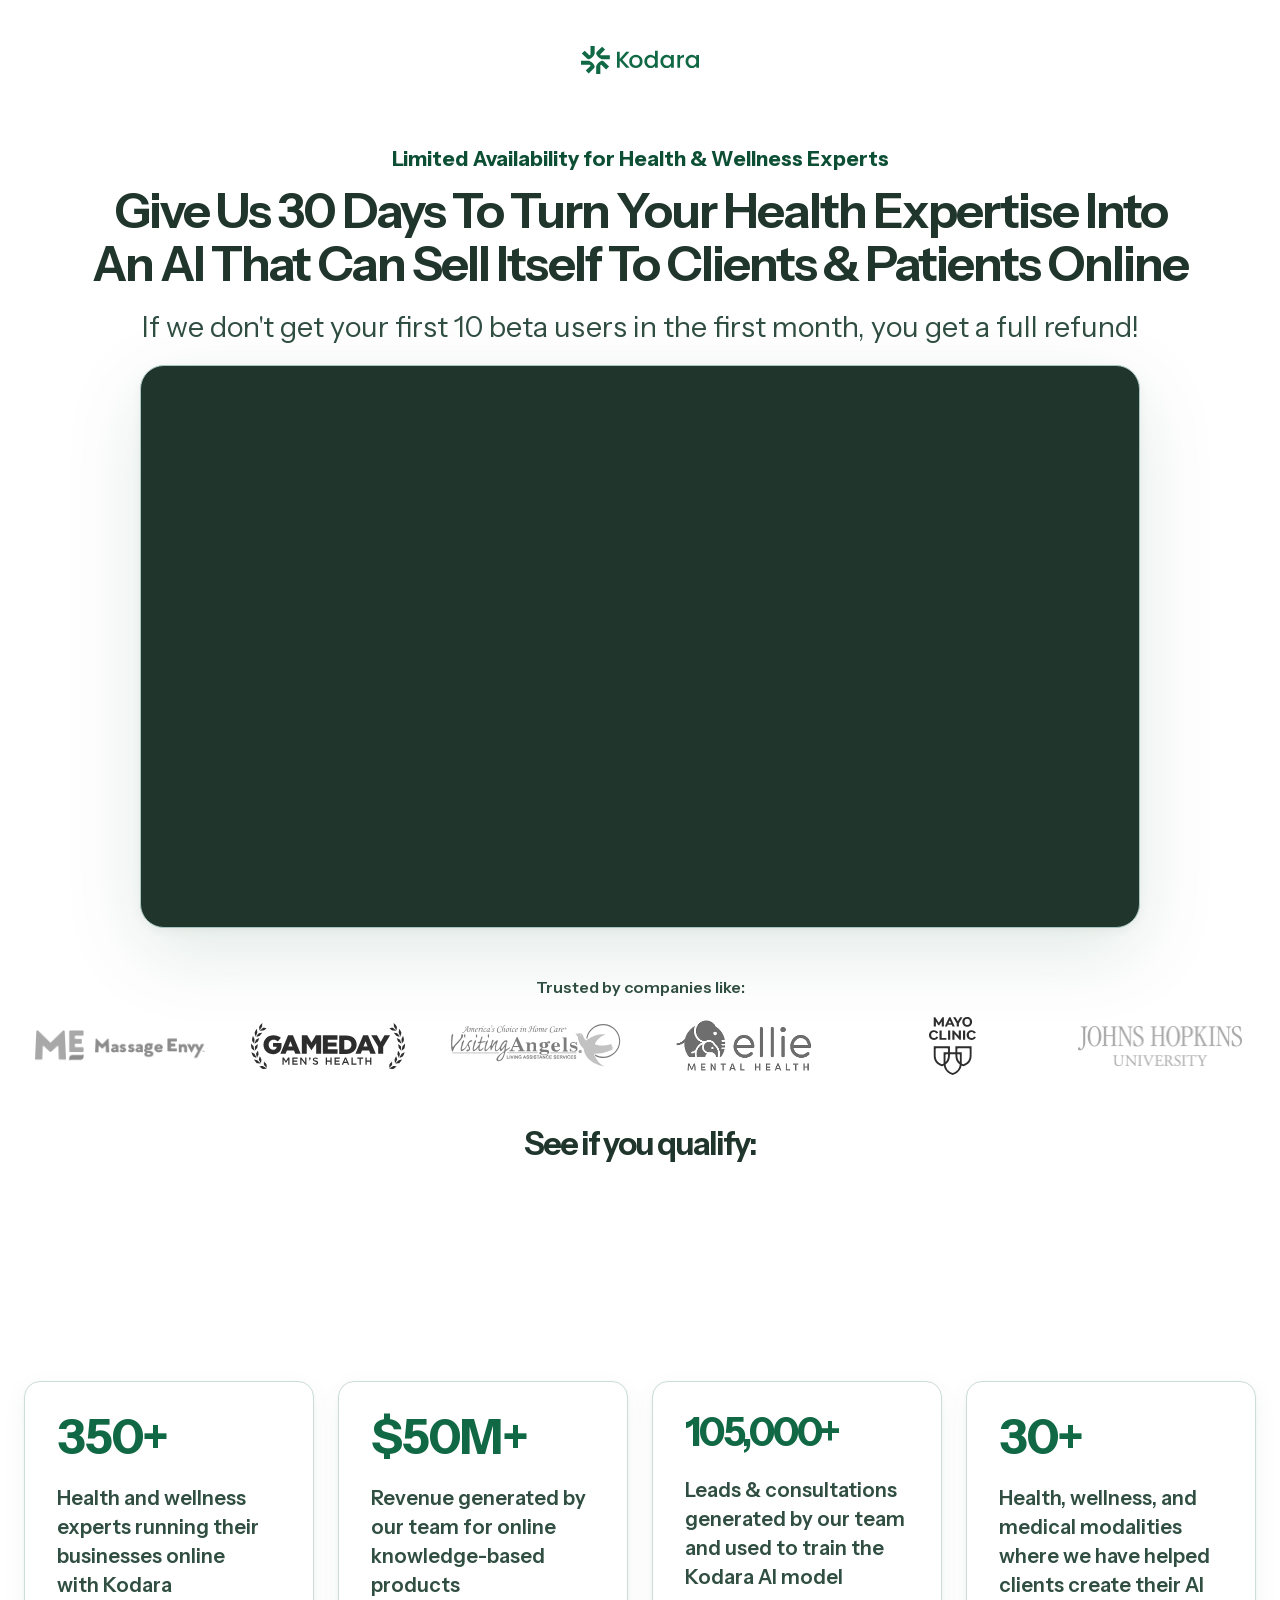
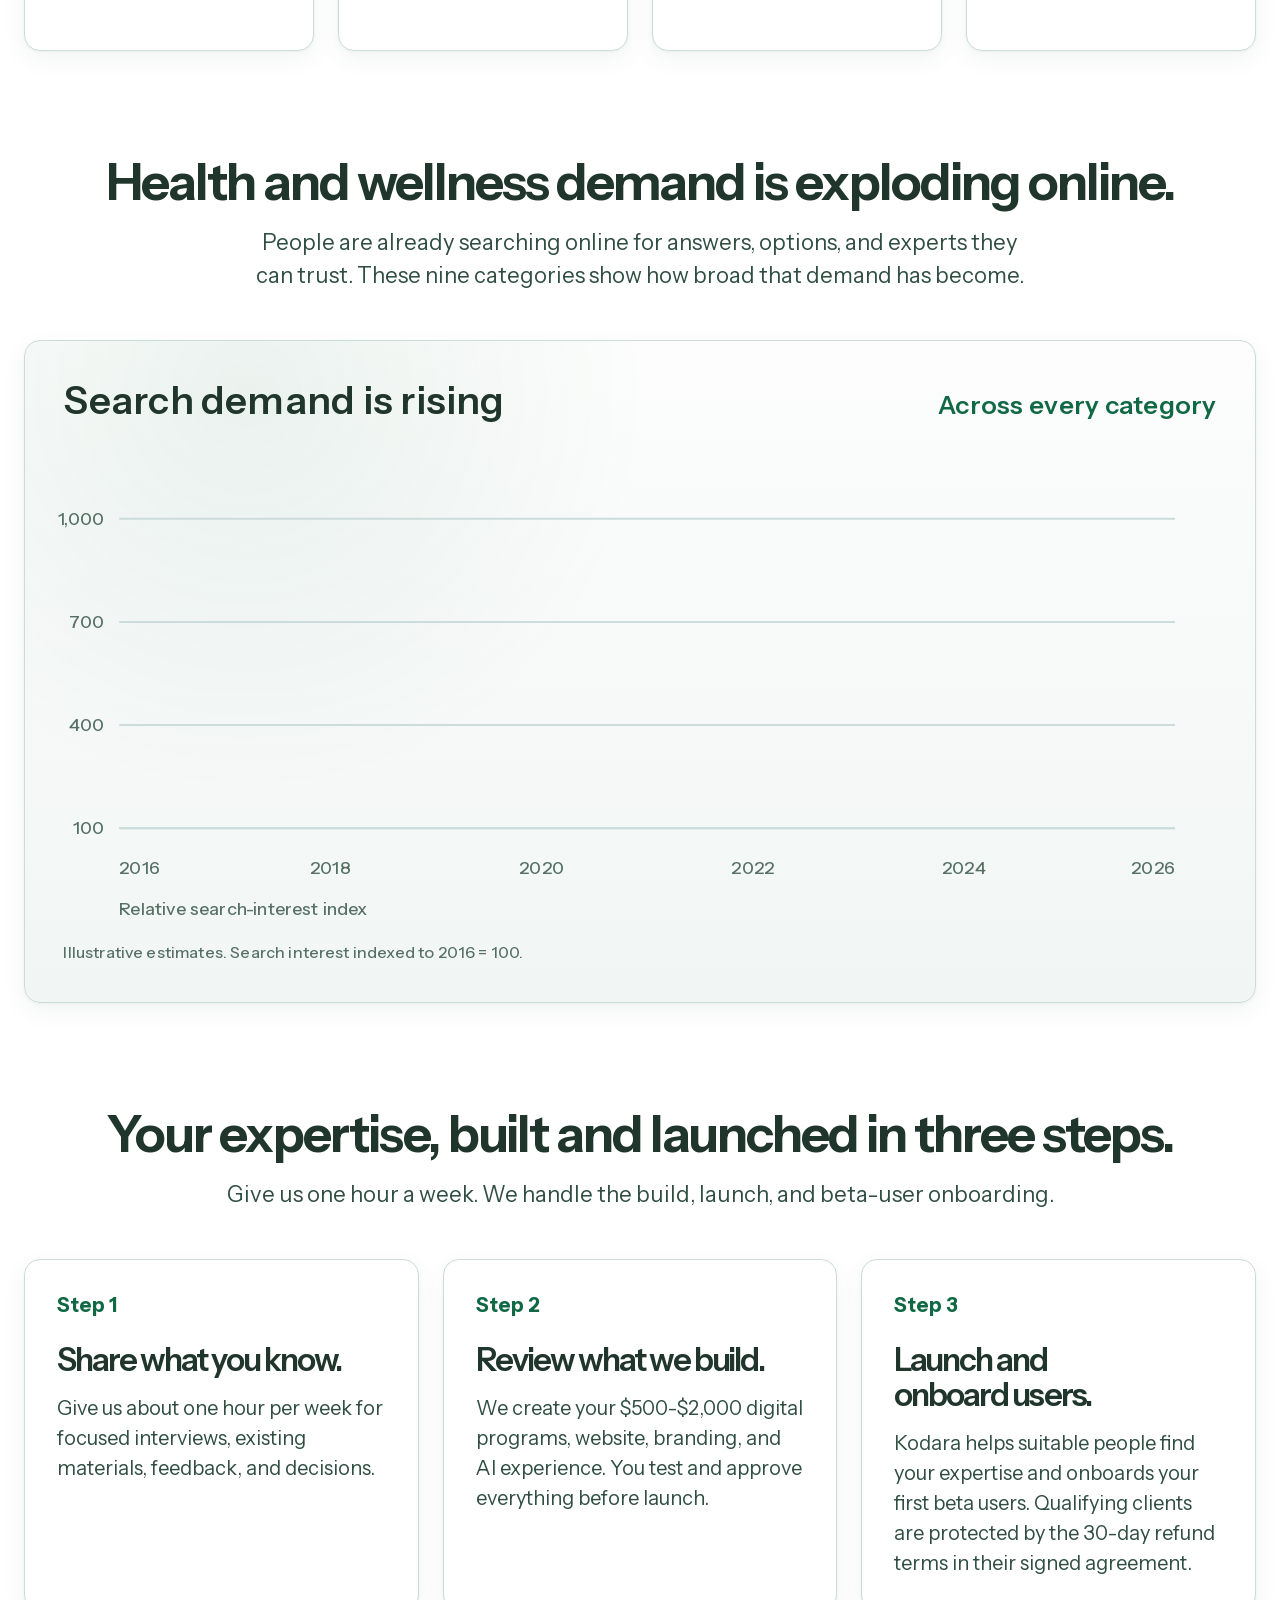
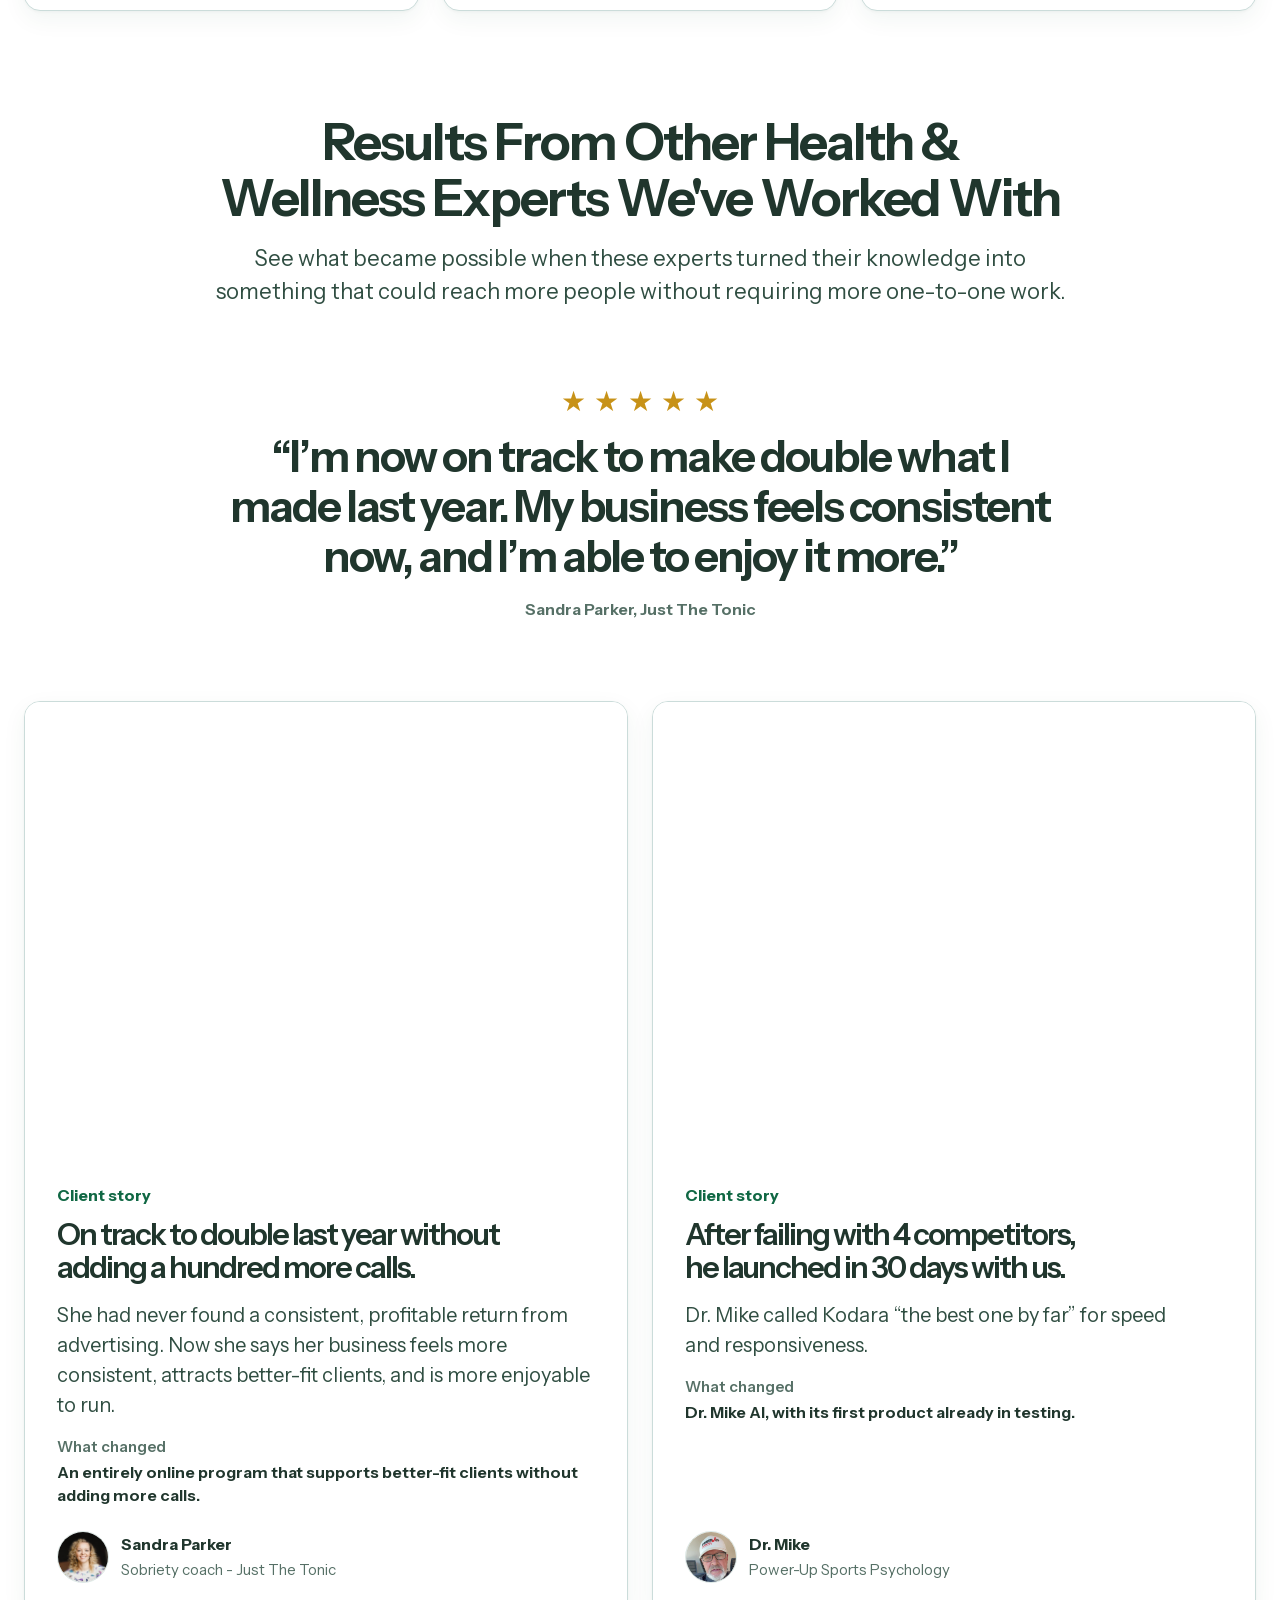
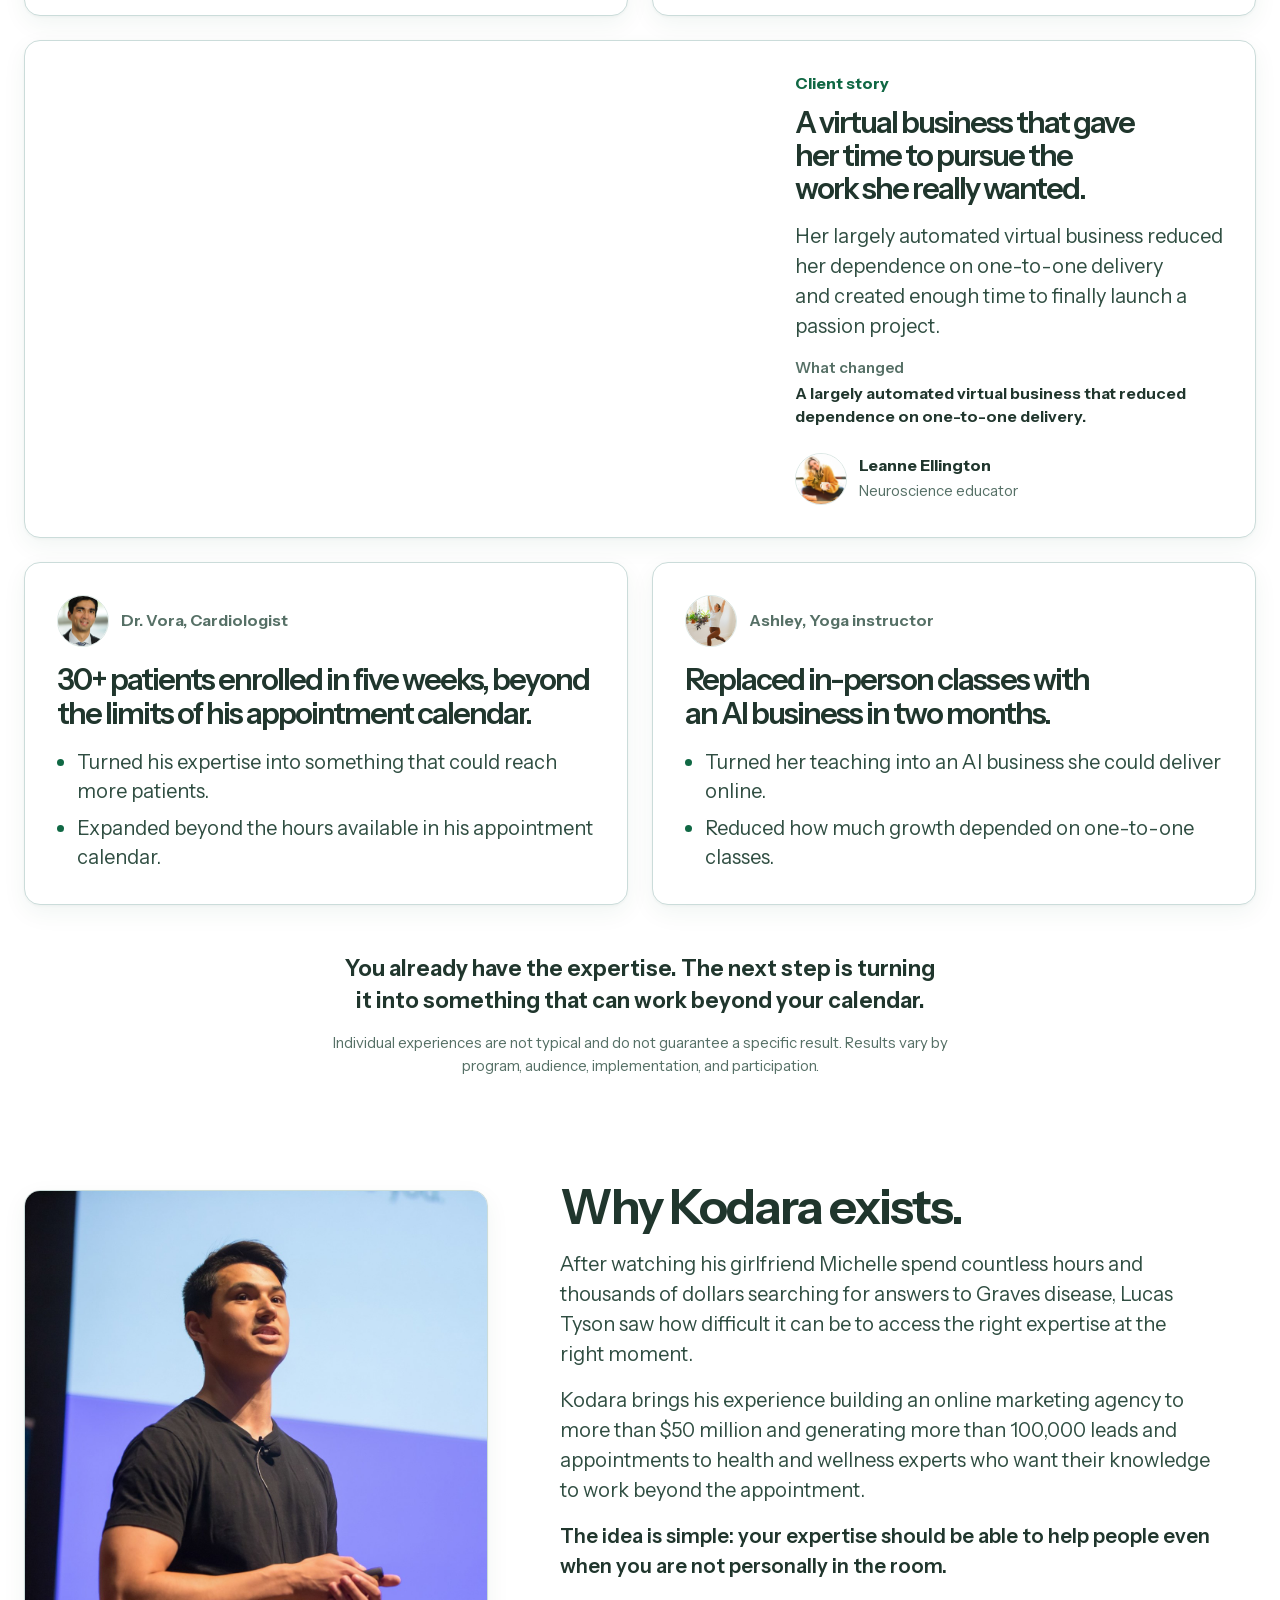
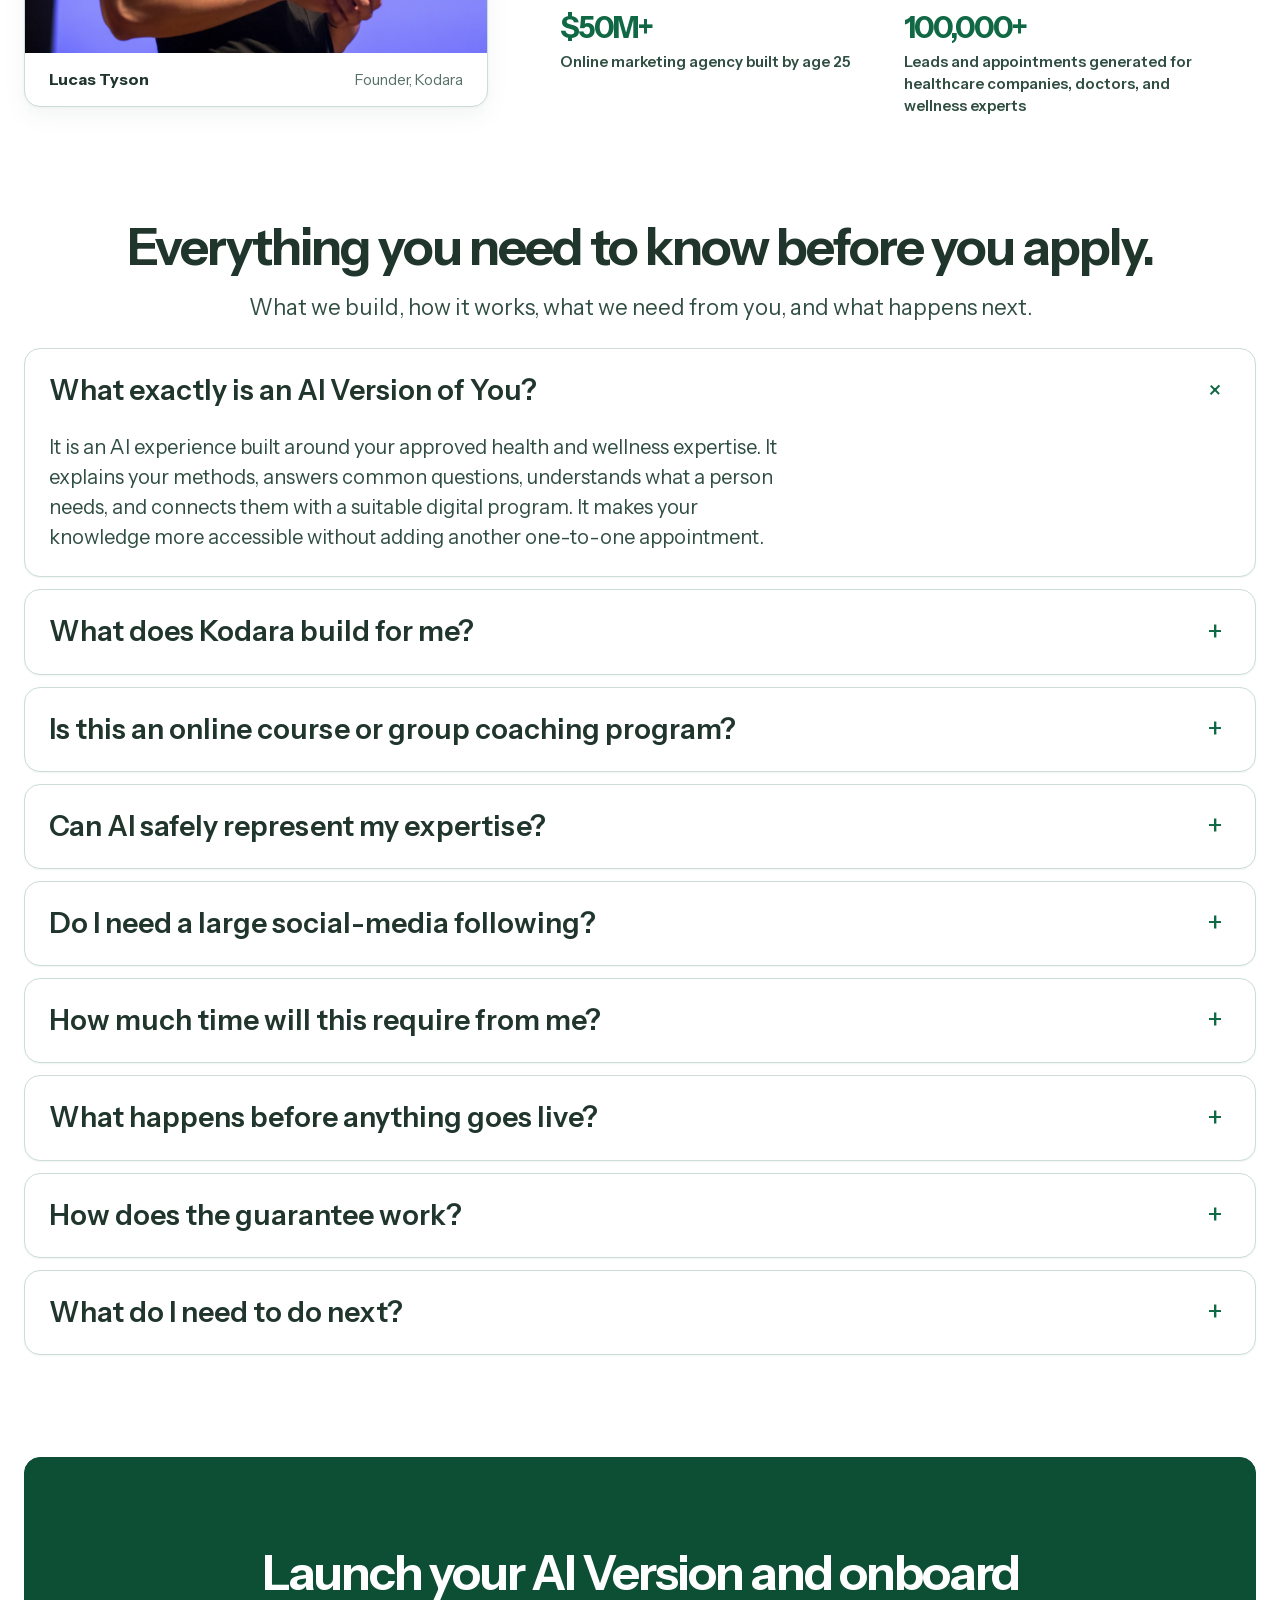
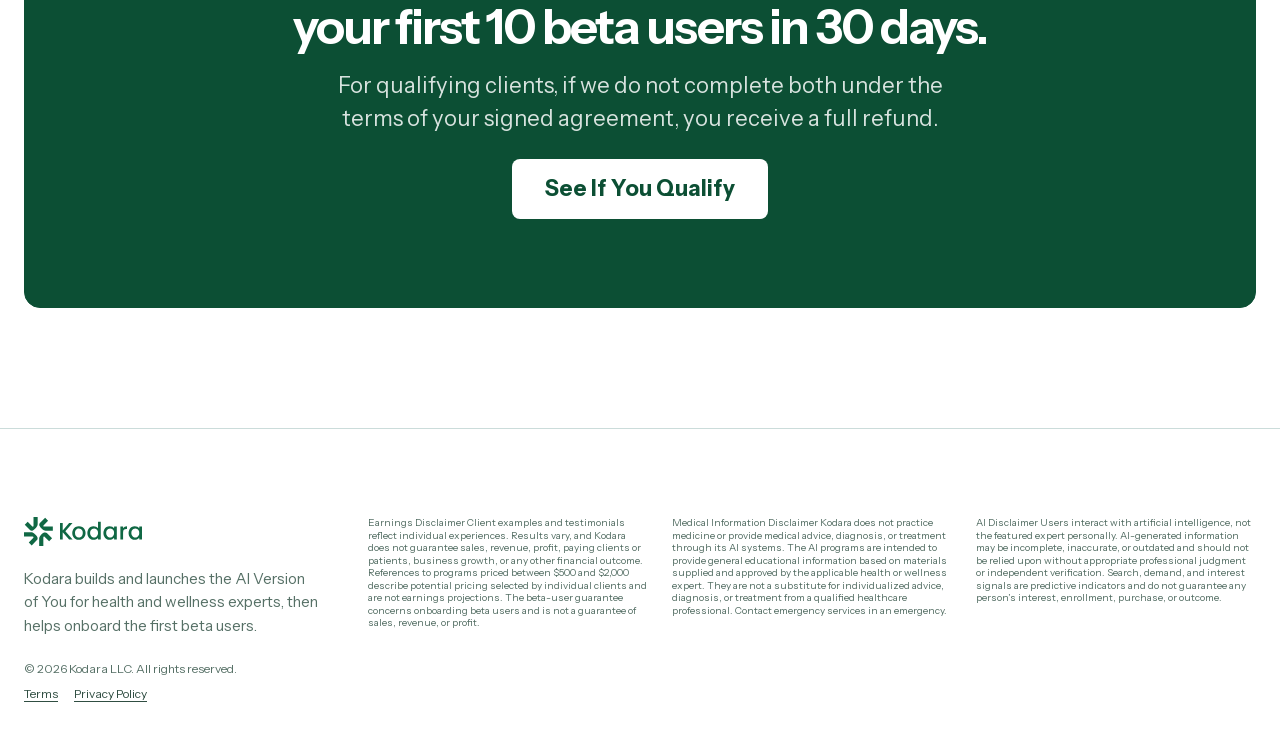
==== commit 06401f15: "Tighten header to hero spacing" ====
--- a/index.html
+++ b/index.html
@@ -54,13 +54,13 @@
 .embed-mode .site-header,.embed-mode .site-hero,.embed-mode .homepage-stats,.embed-mode .search-demand-section,.embed-mode .mechanism-features,.embed-mode .founder-highlight,.embed-mode .case-studies,.embed-mode .proof,.embed-mode .faq,.embed-mode .cta,.embed-mode .site-footer{display:none}
 
 /* ---------- company header ---------- */
-.site-header{display:flex;width:100%;max-width:var(--rail-wide);min-height:72px;align-items:center;justify-content:center;margin-bottom:var(--space-6)}
+.site-header{display:flex;width:100%;max-width:var(--rail-wide);min-height:72px;align-items:center;justify-content:center;margin-bottom:var(--space-4)}
 .brand{display:inline-flex;align-items:center;color:var(--ink);text-decoration:none}
 .brand img{display:block;width:118px;height:auto}
 .brand:focus-visible{outline:3px solid var(--accent-dark);outline-offset:5px;border-radius:var(--radius-sm)}
 
 /* ---------- centered cinema hero ---------- */
-.site-hero{display:flex;width:100%;flex-direction:column;align-items:center;padding:clamp(32px,5vw,64px) 0;text-align:center}
+.site-hero{display:flex;width:100%;flex-direction:column;align-items:center;padding:var(--space-6) 0 clamp(32px,5vw,64px);text-align:center}
 .site-hero-copy{display:flex;width:100%;flex-direction:column;align-items:center}
 .hero-region-eyebrow{max-width:var(--measure-body);min-block-size:1.4em;margin-bottom:var(--space-3);color:var(--accent-dark);font-size:var(--type-hero-eyebrow);font-weight:700;line-height:1.4;text-wrap:balance}
 .site-hero h1{width:100%;max-width:var(--rail-wide);font-size:var(--type-hero);font-weight:650;line-height:1.08;letter-spacing:var(--tracking-display);text-wrap:balance}
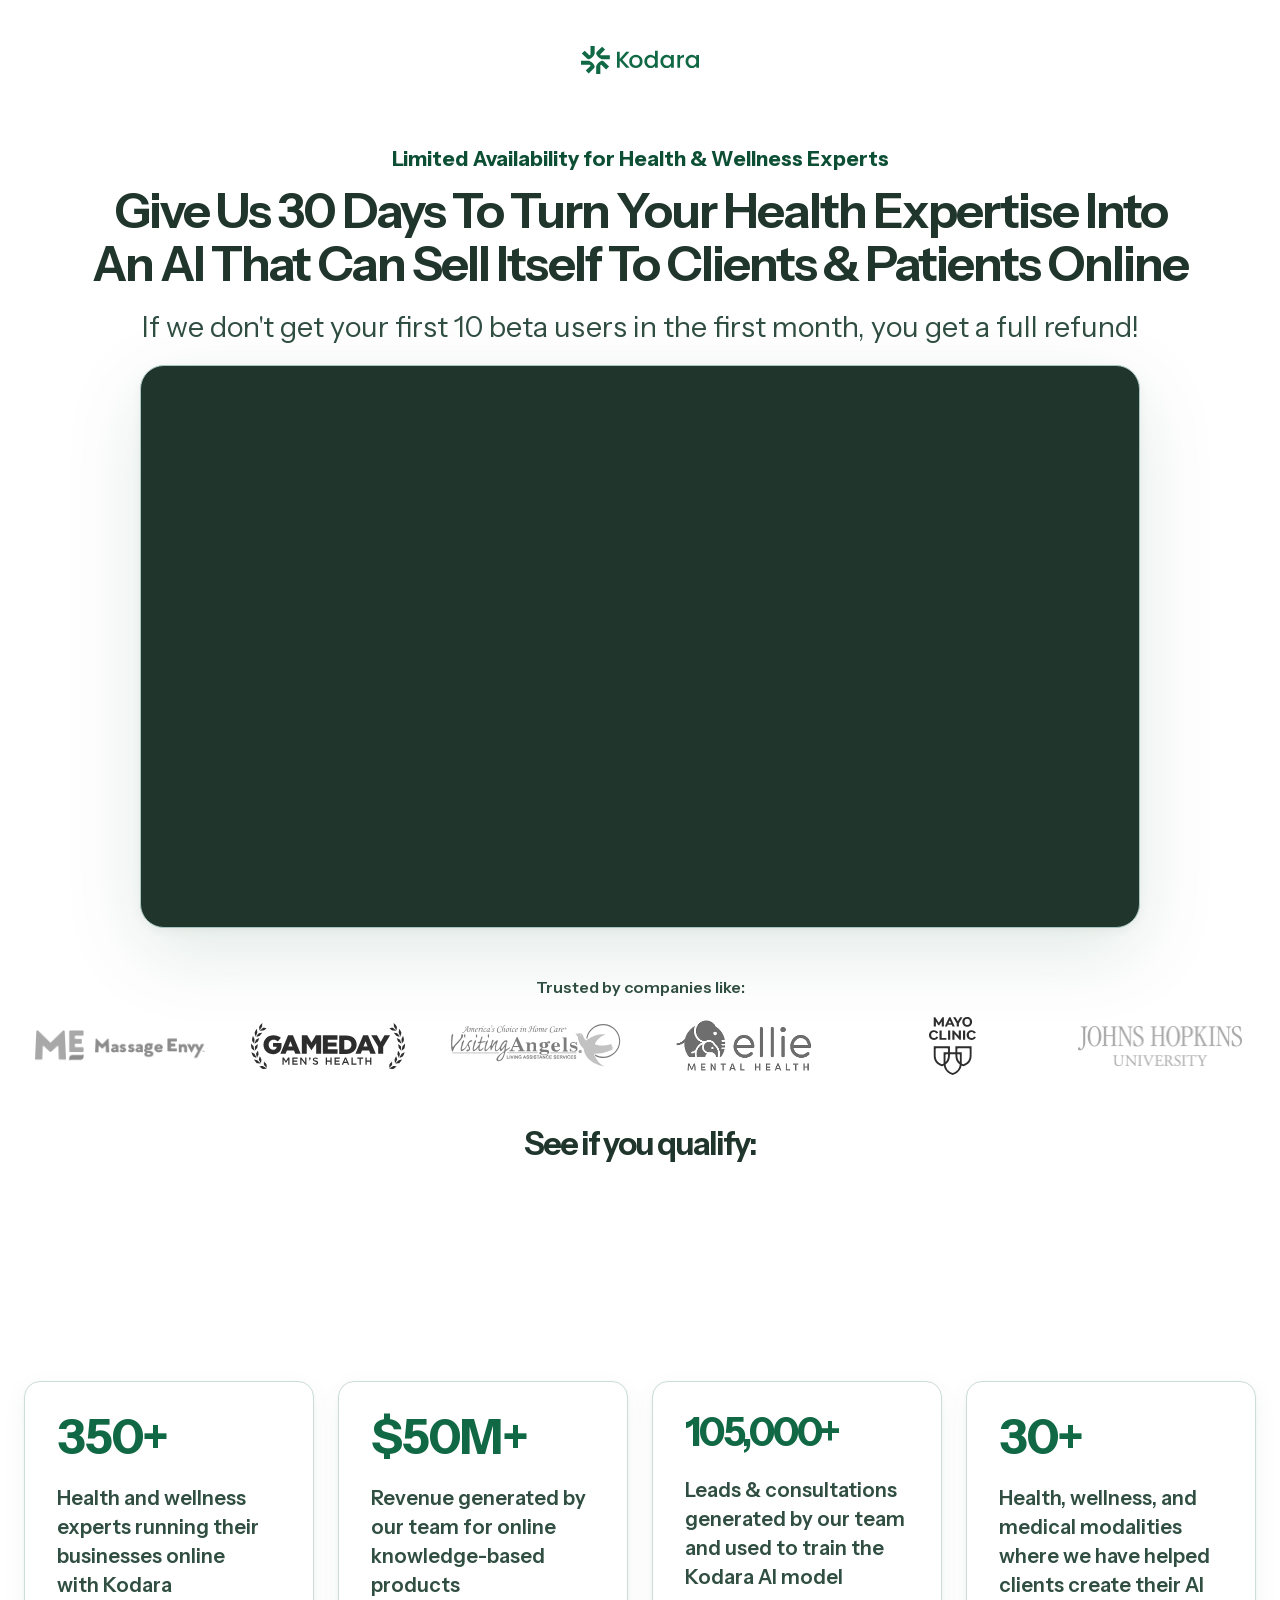
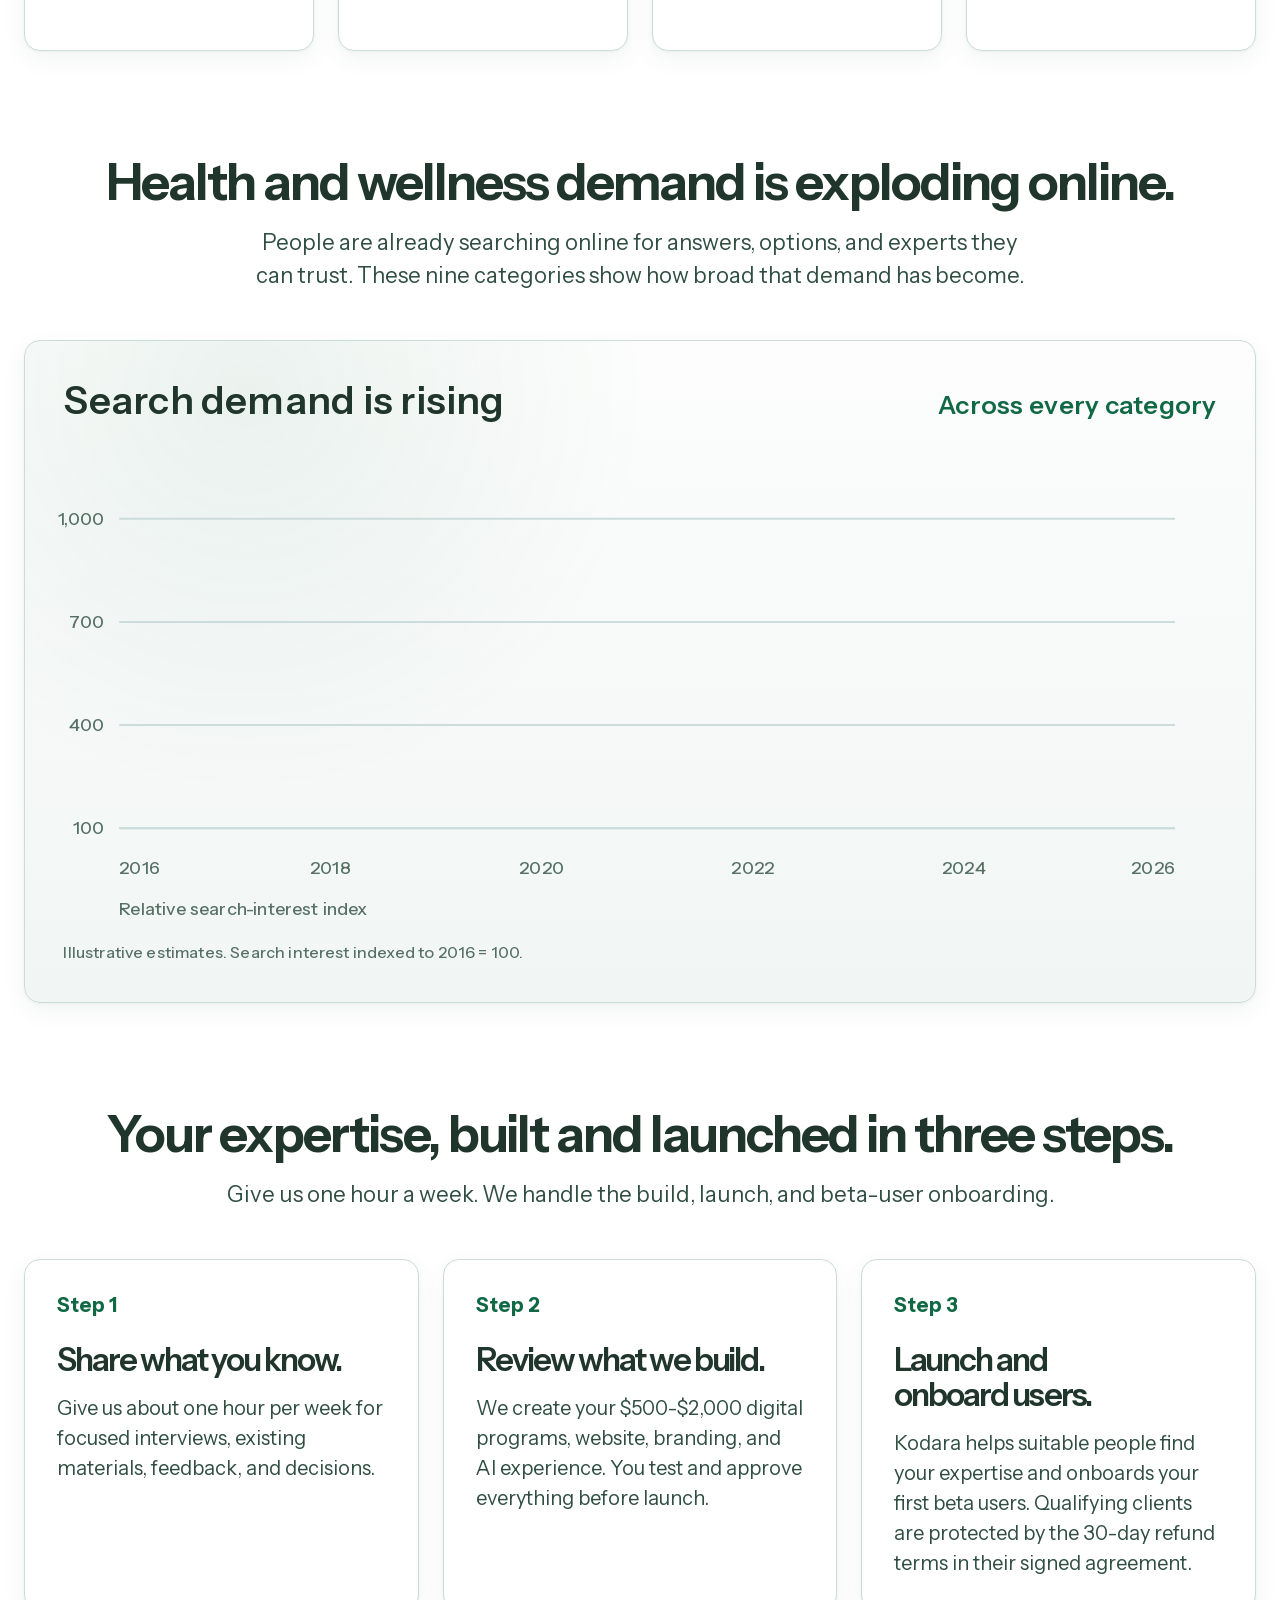
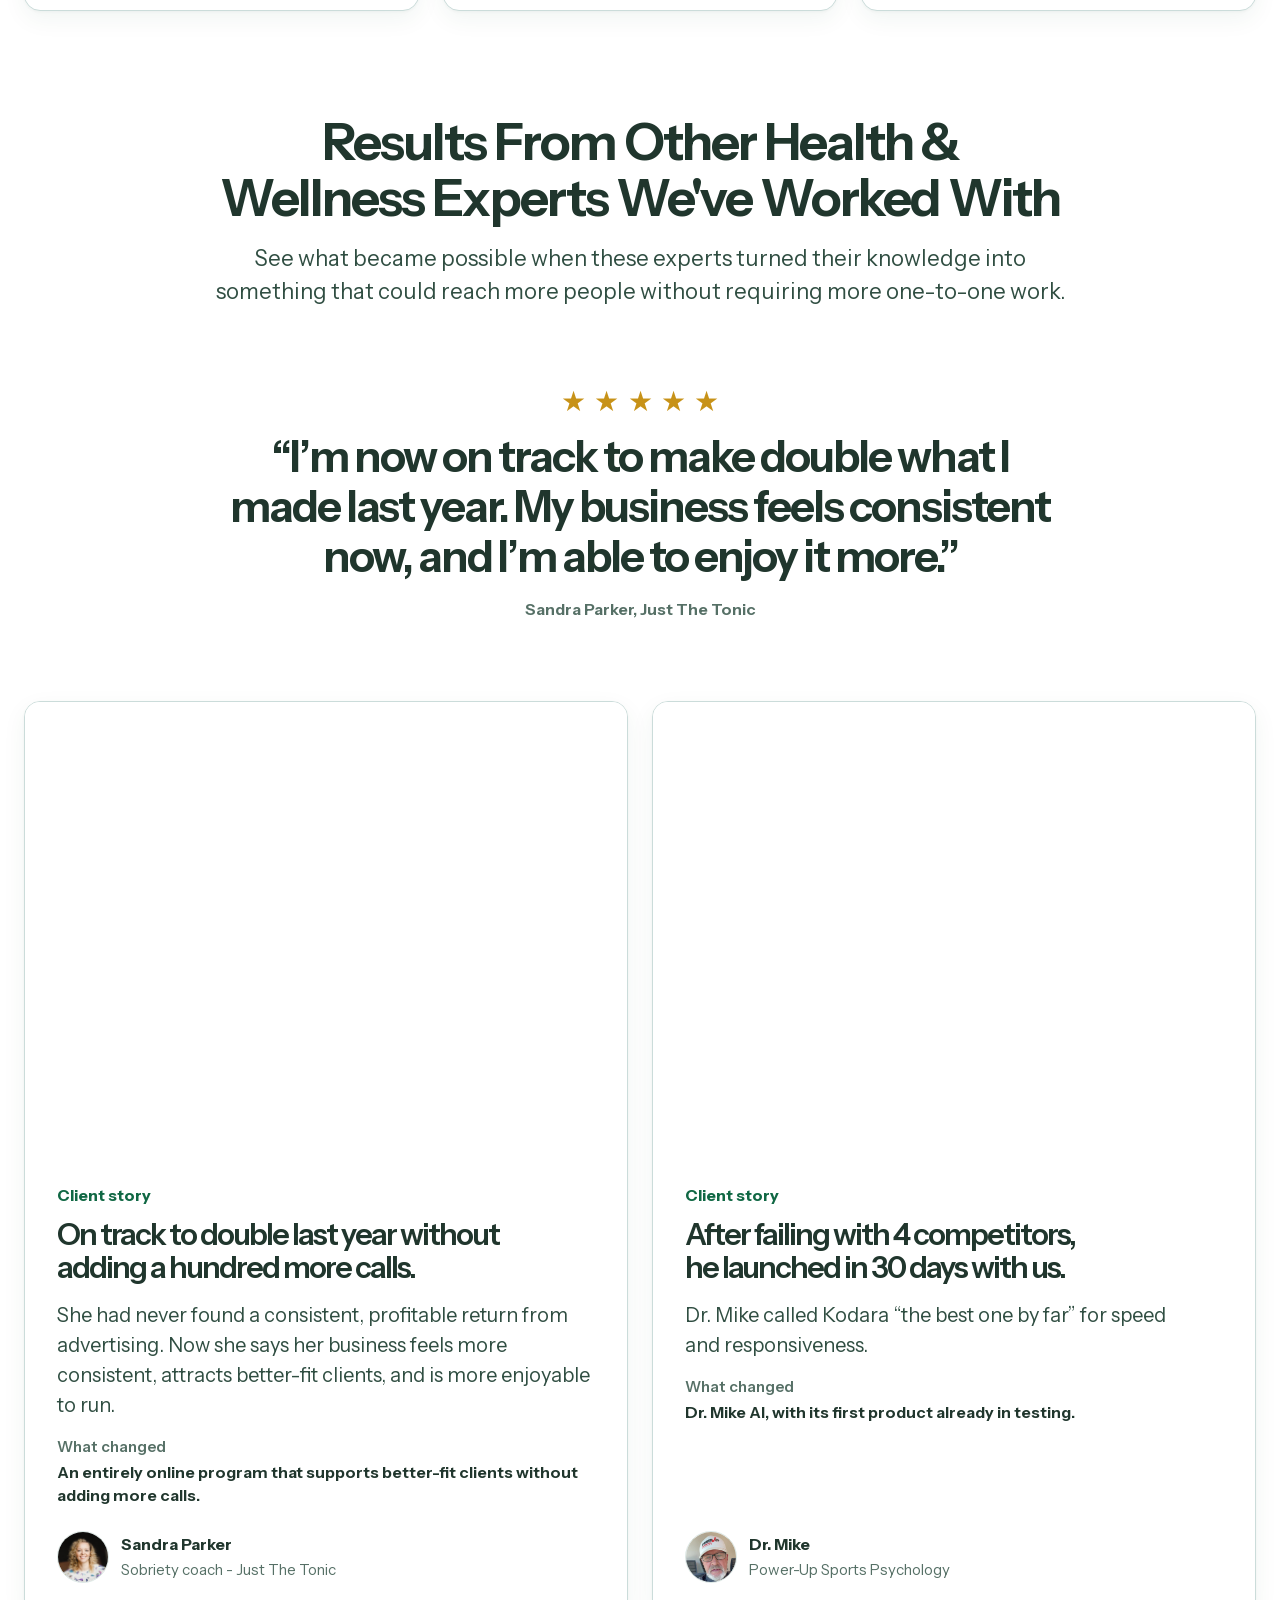
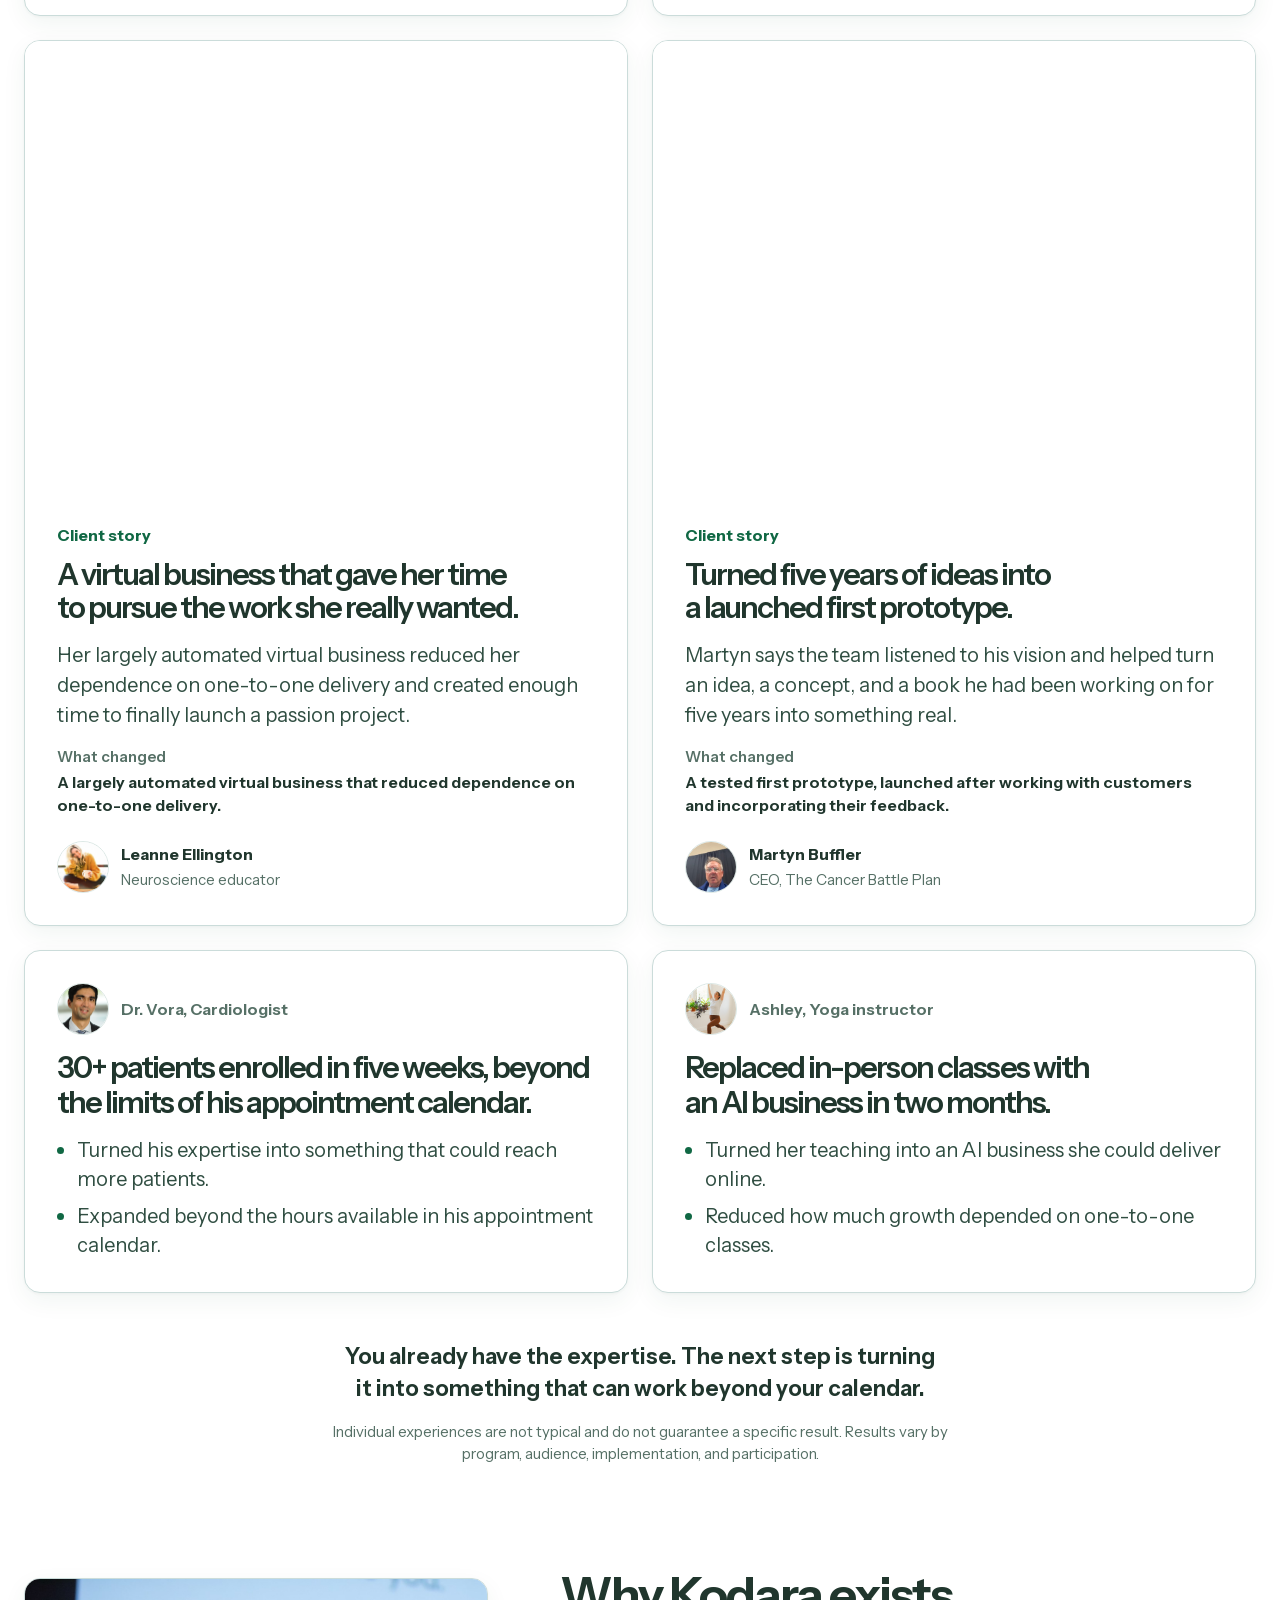
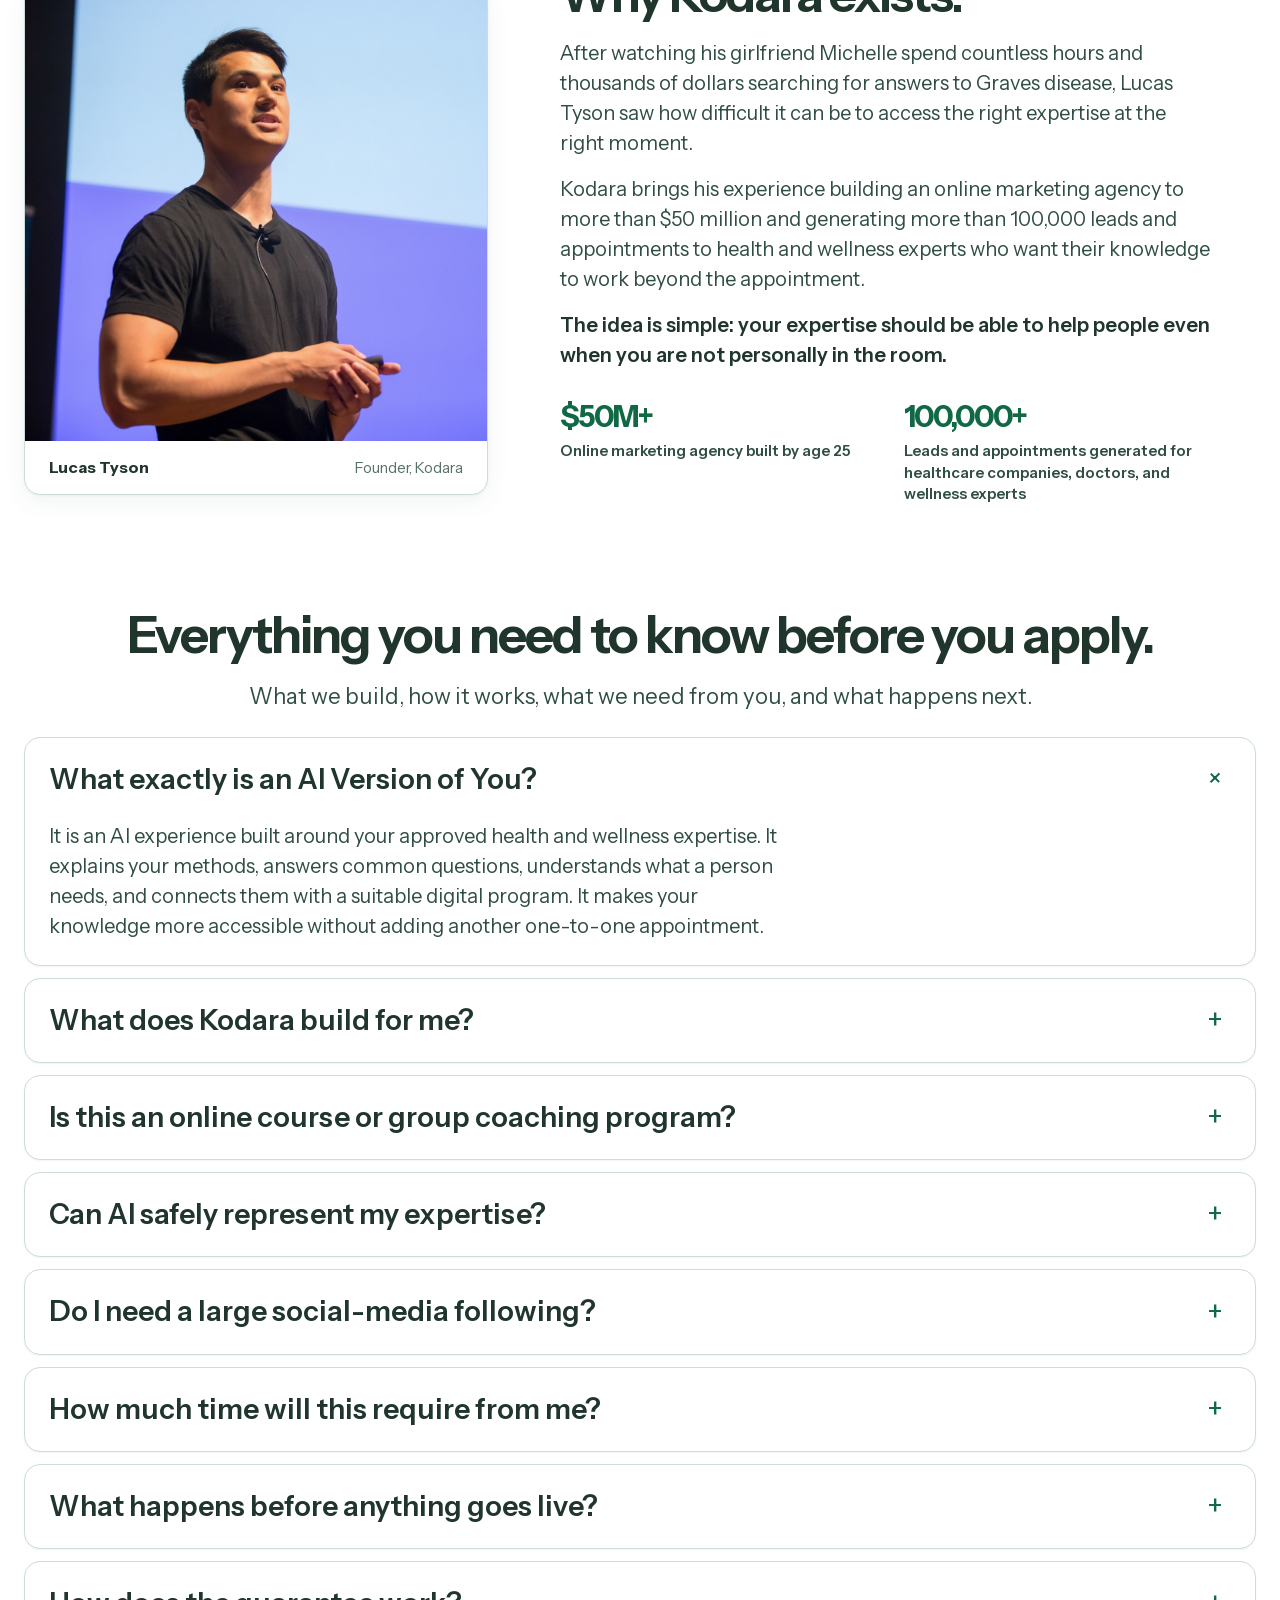
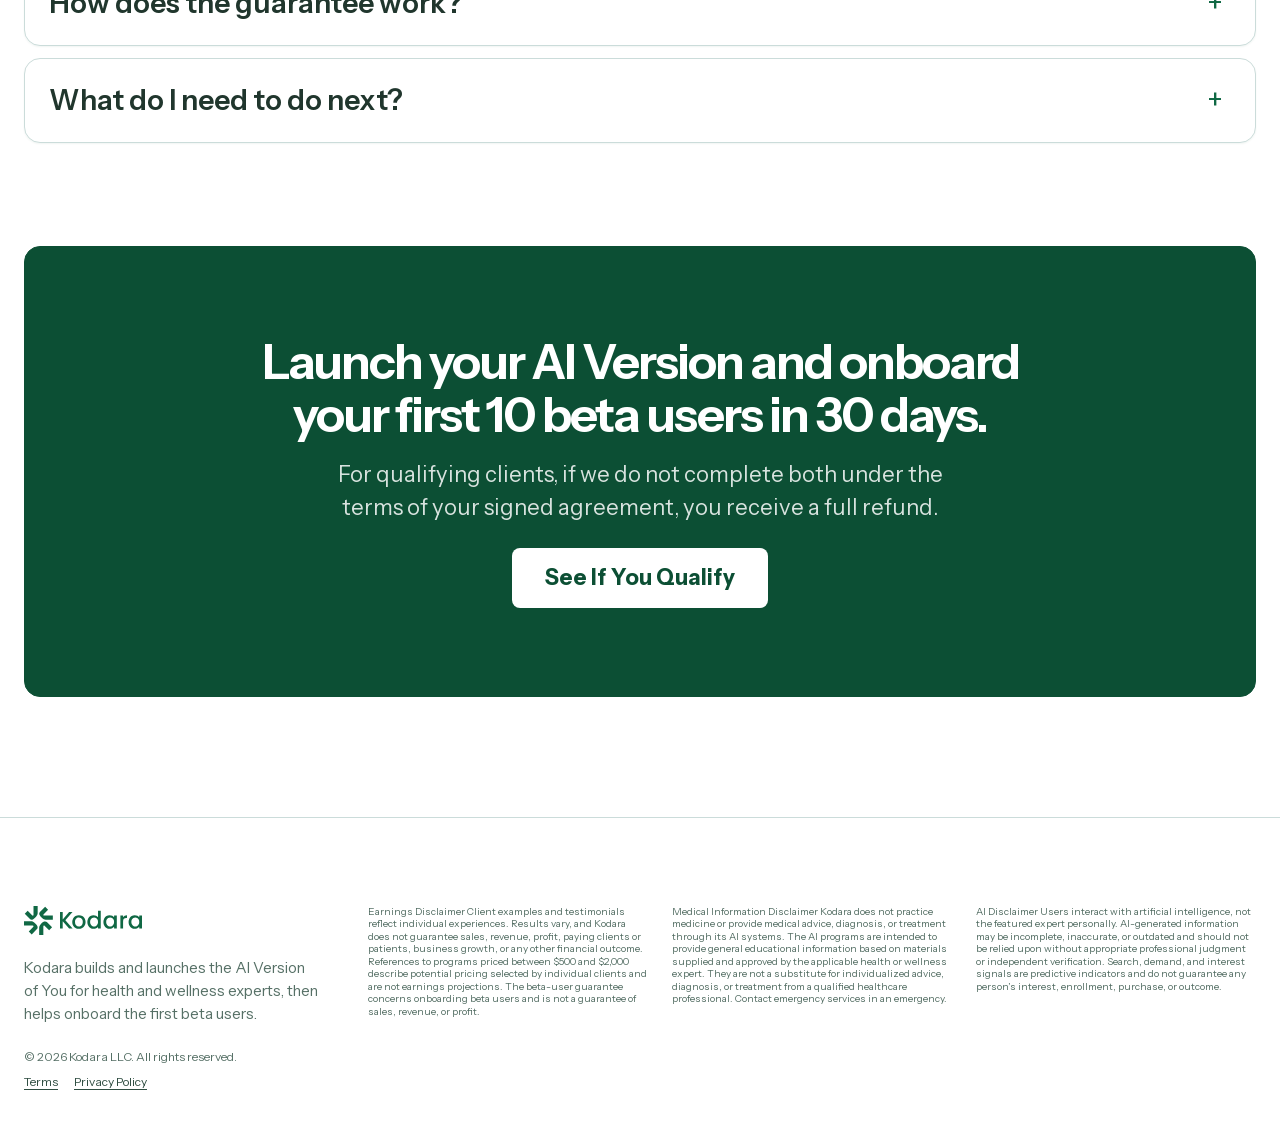
==== commit d13364f8: "Add Martyn Buffler testimonial" ====
--- a/index.html
+++ b/index.html
@@ -203,20 +203,22 @@
 @media(min-width:900px){.founder-highlight{grid-template-columns:minmax(320px,2fr) minmax(0,3fr)}}
 .case-support-grid{display:grid;grid-template-columns:repeat(2,minmax(0,1fr));gap:var(--space-5);align-items:stretch;margin-top:var(--space-5)}
 .case-support{display:flex;min-width:0;flex-direction:column;border:1px solid var(--line-2);border-radius:var(--radius-lg);background:var(--panel);box-shadow:var(--shadow-sm);overflow:hidden}
-.case-support--wide{display:grid;grid-column:1/-1;grid-template-columns:minmax(0,3fr) minmax(320px,2fr);align-items:center}
 .case-support-copy{display:flex;flex:1;flex-direction:column;padding:var(--space-6)}
 .case-media{position:relative;aspect-ratio:16/9;background:var(--surface);overflow:hidden}
 .case-media wistia-player{display:block;width:100%;height:100%}
 .case-media--portrait-fit{display:grid;place-items:center;background:var(--panel)}
 .case-support--portrait .case-media--portrait-fit{aspect-ratio:4/3}
+.case-media--paired{display:grid;place-items:center;aspect-ratio:4/3;background:var(--panel)}
+.case-landscape-player{width:100%;aspect-ratio:16/9;background:var(--surface);overflow:hidden}
+.case-landscape-player wistia-player{display:block;width:100%;height:100%}
 .case-portrait-player{height:100%;aspect-ratio:3/4;background:var(--surface);overflow:hidden}
 .case-portrait-player--nine-sixteen{aspect-ratio:9/16}
 .case-portrait-player wistia-player{display:block;width:100%;height:100%}
-.case-support--wide .case-media{width:100%;align-self:center;aspect-ratio:16/9}
 .case-media wistia-player:not(:defined){background-position:center;background-size:cover;background-repeat:no-repeat}
 .case-media wistia-player[media-id='6oj2gj3wqt']:not(:defined){background-image:url('https://fast.wistia.com/embed/medias/6oj2gj3wqt/swatch')}
 .case-media wistia-player[media-id='b3djcgwuvz']:not(:defined){background-image:url('https://fast.wistia.com/embed/medias/b3djcgwuvz/swatch')}
 .case-media wistia-player[media-id='fay3lgo8op']:not(:defined){background-image:url('https://fast.wistia.com/embed/medias/fay3lgo8op/swatch')}
+.case-media wistia-player[media-id='fhngly43sb']:not(:defined){background-image:url('https://fast.wistia.com/embed/medias/fhngly43sb/swatch')}
 .case-title{max-width:none;font-family:var(--fb);font-size:var(--type-card);font-weight:600;line-height:1.1;letter-spacing:var(--tracking-heading);text-wrap:balance}
 .case-support .case-title{font-size:var(--type-card-small)}
 .case-copy{max-width:none;margin-top:var(--space-4);color:var(--ink-2);font-size:var(--type-body);line-height:1.5;text-wrap:pretty}
@@ -255,12 +257,10 @@
   .founder-highlight-copy{padding:0}
   .founder-credentials{grid-template-columns:1fr;gap:var(--space-4)}
   .case-support-grid{grid-template-columns:1fr}
-  .case-support--wide{display:flex;grid-column:auto}
   .case-support-copy{padding:var(--space-5)}
   .case-support-grid{gap:var(--space-4);margin-top:var(--space-4)}
   .case-support--portrait .case-media--portrait-fit{aspect-ratio:3/4}
   .case-portrait-player{width:100%;height:100%}
-  .case-support--wide .case-media{aspect-ratio:16/9}
   .case-studies-close{margin-top:var(--space-6);font-size:var(--type-body)}
 }
 
@@ -538,9 +538,11 @@
           </div>
         </div>
       </article>
-      <article class="case-support case-support--wide" aria-labelledby="leanne-case-title">
-        <div class="case-media">
-          <wistia-player media-id="fay3lgo8op" aspect="1.791044776119403" aria-label="Leanne Ellington client testimonial video"></wistia-player>
+      <article class="case-support case-support--paired" aria-labelledby="leanne-case-title">
+        <div class="case-media case-media--paired">
+          <div class="case-landscape-player">
+            <wistia-player media-id="fay3lgo8op" aspect="1.791044776119403" aria-label="Leanne Ellington client testimonial video"></wistia-player>
+          </div>
         </div>
         <div class="case-support-copy">
           <span class="case-kicker">Client story</span>
@@ -550,6 +552,23 @@
           <div class="case-person">
             <img src="assets/testimonials/leanne.jpg" width="104" height="104" loading="lazy" decoding="async" alt="Leanne Ellington">
             <div><strong>Leanne Ellington</strong><span>Neuroscience educator</span></div>
+          </div>
+        </div>
+      </article>
+      <article class="case-support case-support--paired" aria-labelledby="martyn-case-title">
+        <div class="case-media case-media--paired">
+          <div class="case-portrait-player case-portrait-player--nine-sixteen">
+            <wistia-player media-id="fhngly43sb" aspect="0.5625" aria-label="Martyn Buffler client testimonial video"></wistia-player>
+          </div>
+        </div>
+        <div class="case-support-copy">
+          <span class="case-kicker">Client story</span>
+          <h3 class="case-title" id="martyn-case-title">Turned five years of ideas into a launched first prototype.</h3>
+          <p class="case-copy">Martyn says the team listened to his vision and helped turn an idea, a concept, and a book he had been working on for five years into something real.</p>
+          <p class="case-fact"><span>What changed</span><strong>A tested first prototype, launched after working with customers and incorporating their feedback.</strong></p>
+          <div class="case-person">
+            <img src="assets/testimonials/martyn-buffler.jpg" width="104" height="104" loading="lazy" decoding="async" alt="Martyn Buffler">
+            <div><strong>Martyn Buffler</strong><span>CEO, The Cancer Battle Plan</span></div>
           </div>
         </div>
       </article>
@@ -685,7 +704,7 @@
   function loadWistia(){
     if(loaded) return;
     loaded=true;
-    ['https://fast.wistia.com/player.js','https://fast.wistia.com/embed/6oj2gj3wqt.js','https://fast.wistia.com/embed/b3djcgwuvz.js','https://fast.wistia.com/embed/fay3lgo8op.js'].forEach(function(src,index){
+    ['https://fast.wistia.com/player.js','https://fast.wistia.com/embed/6oj2gj3wqt.js','https://fast.wistia.com/embed/b3djcgwuvz.js','https://fast.wistia.com/embed/fay3lgo8op.js','https://fast.wistia.com/embed/fhngly43sb.js'].forEach(function(src,index){
       var script=document.createElement('script');
       script.src=src;
       script.async=true;
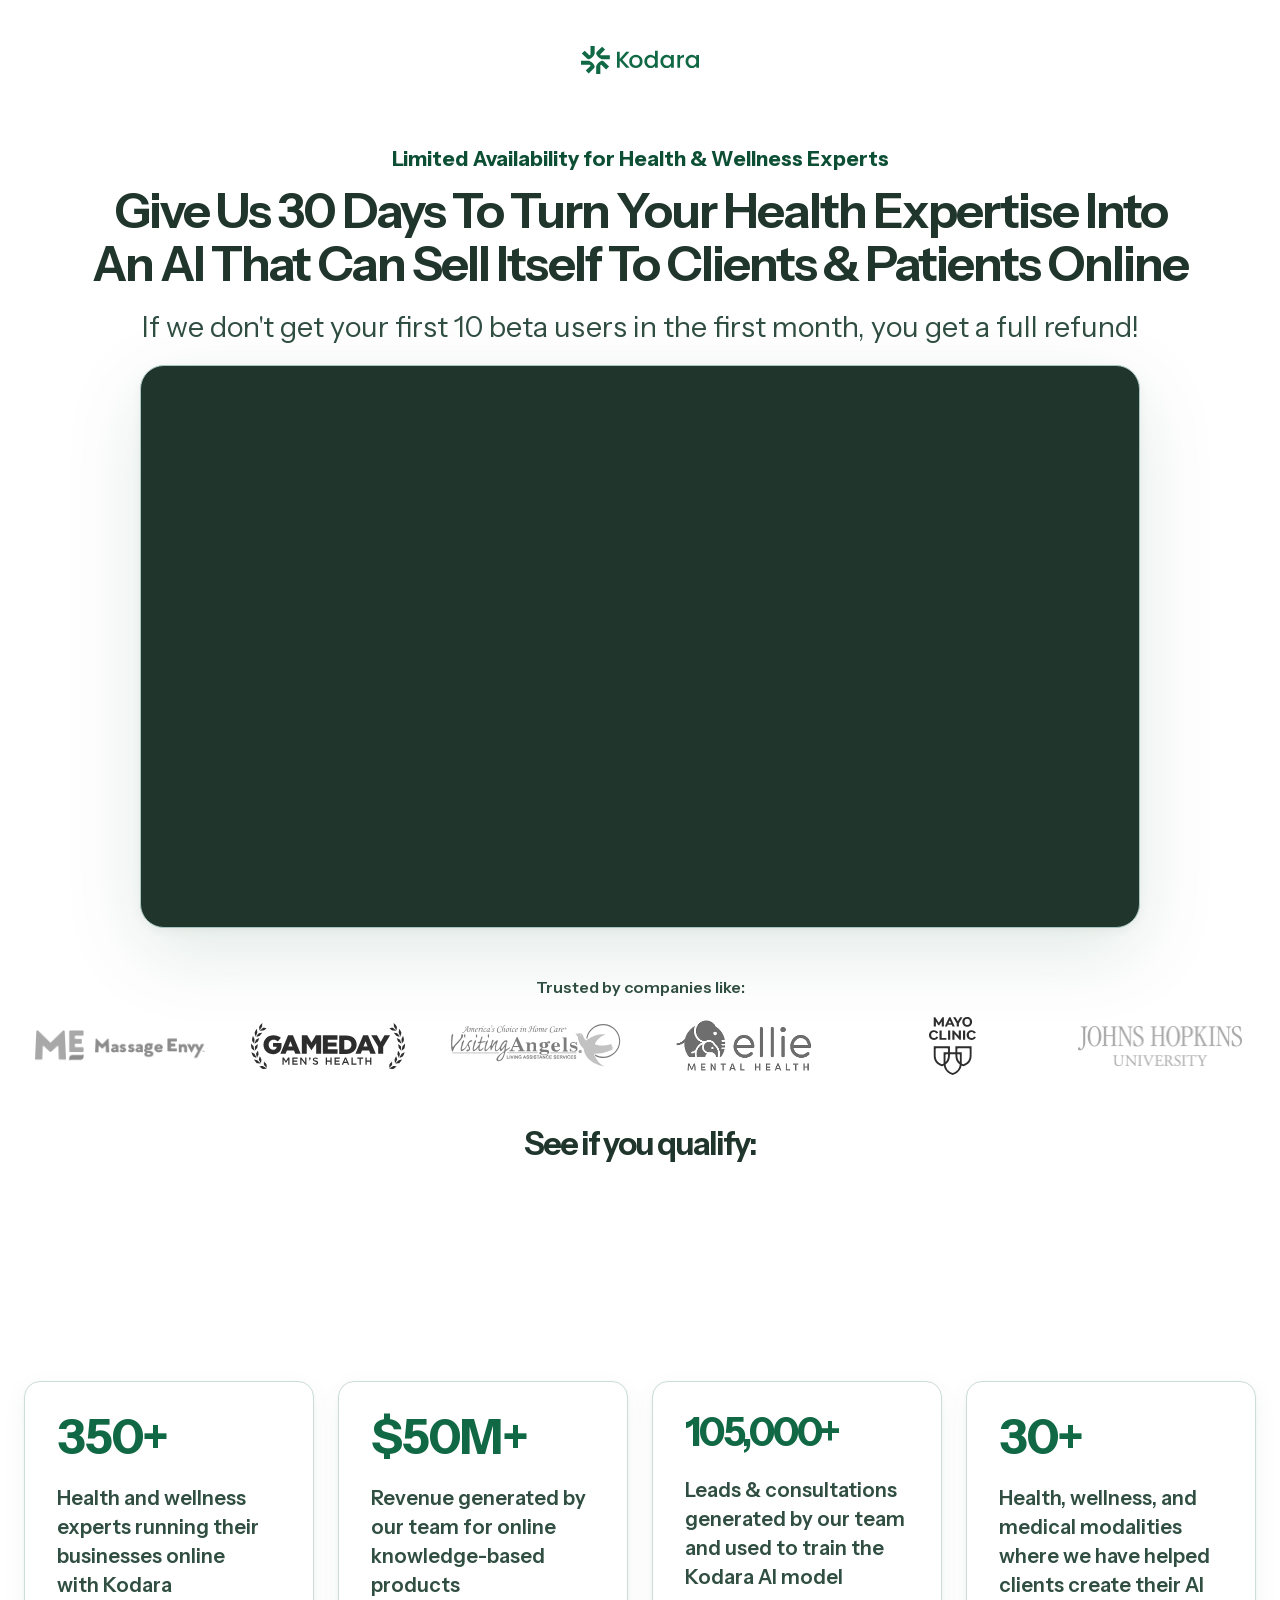
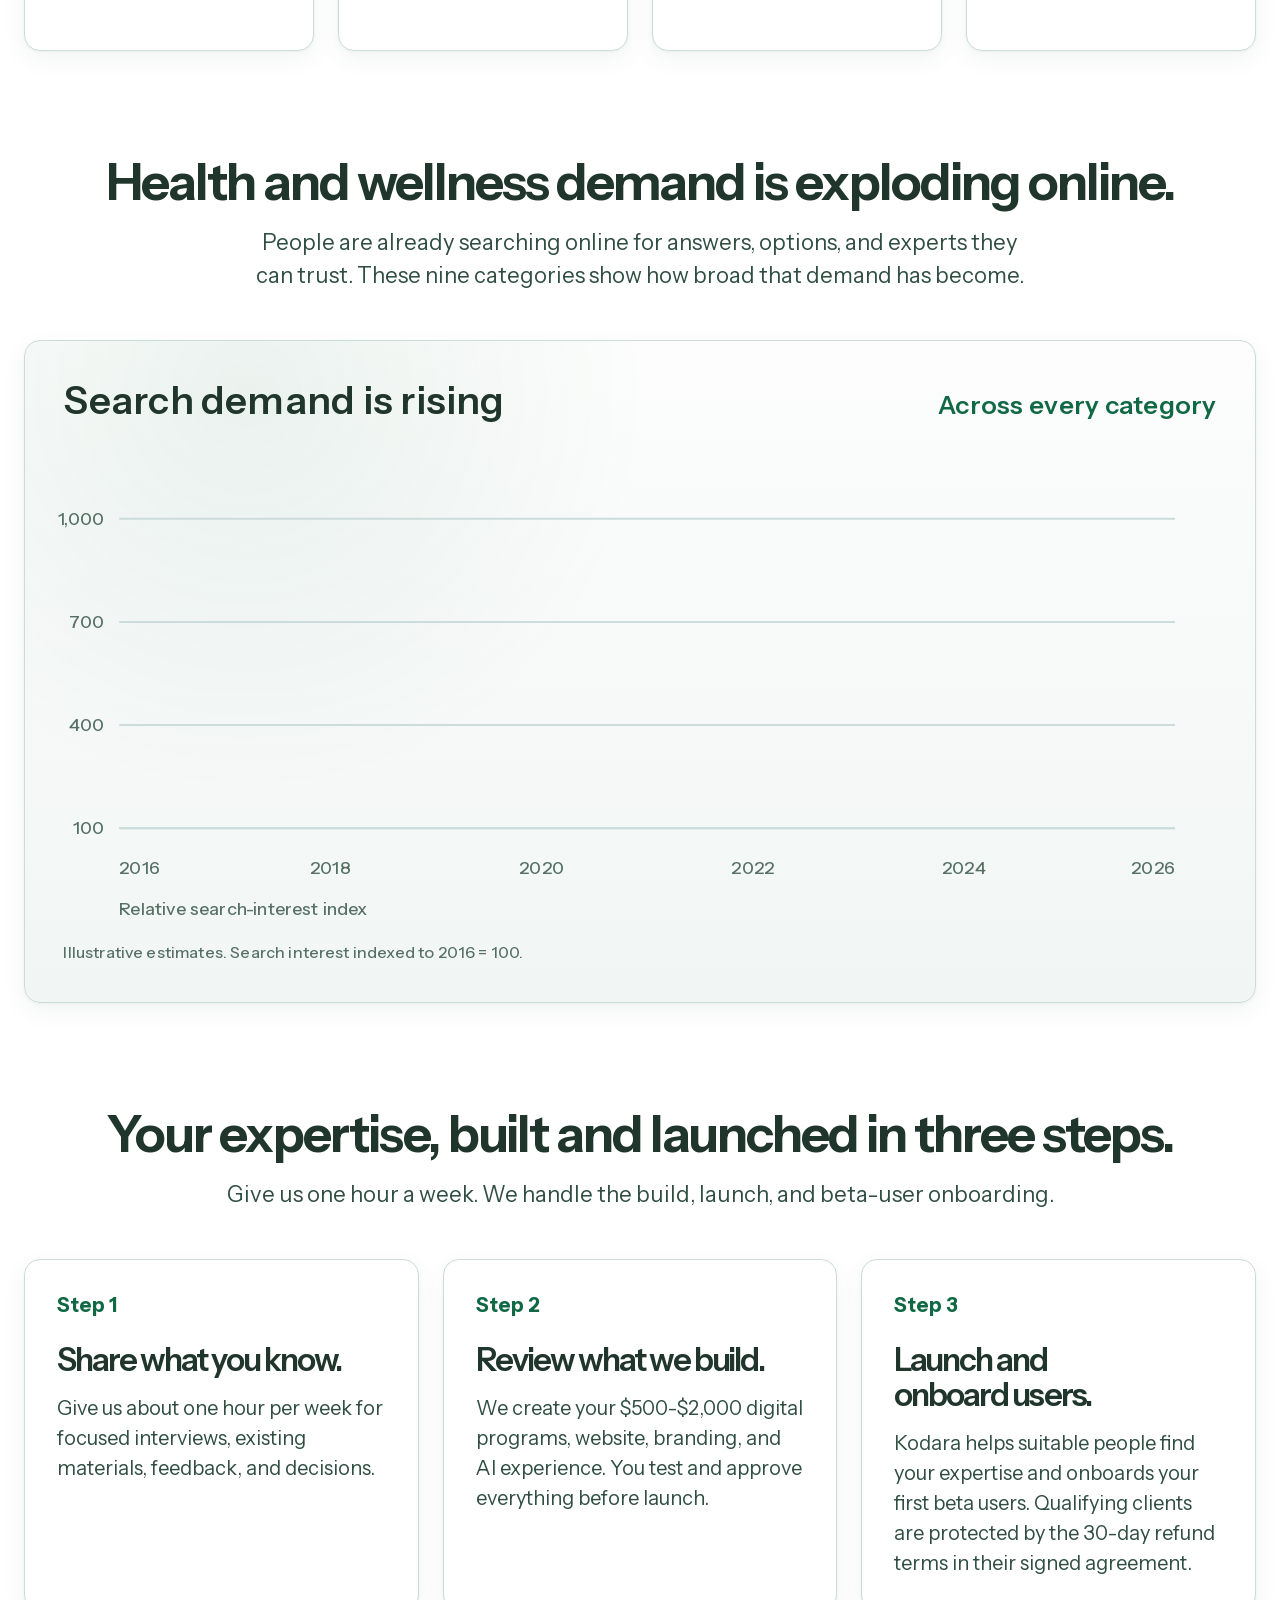
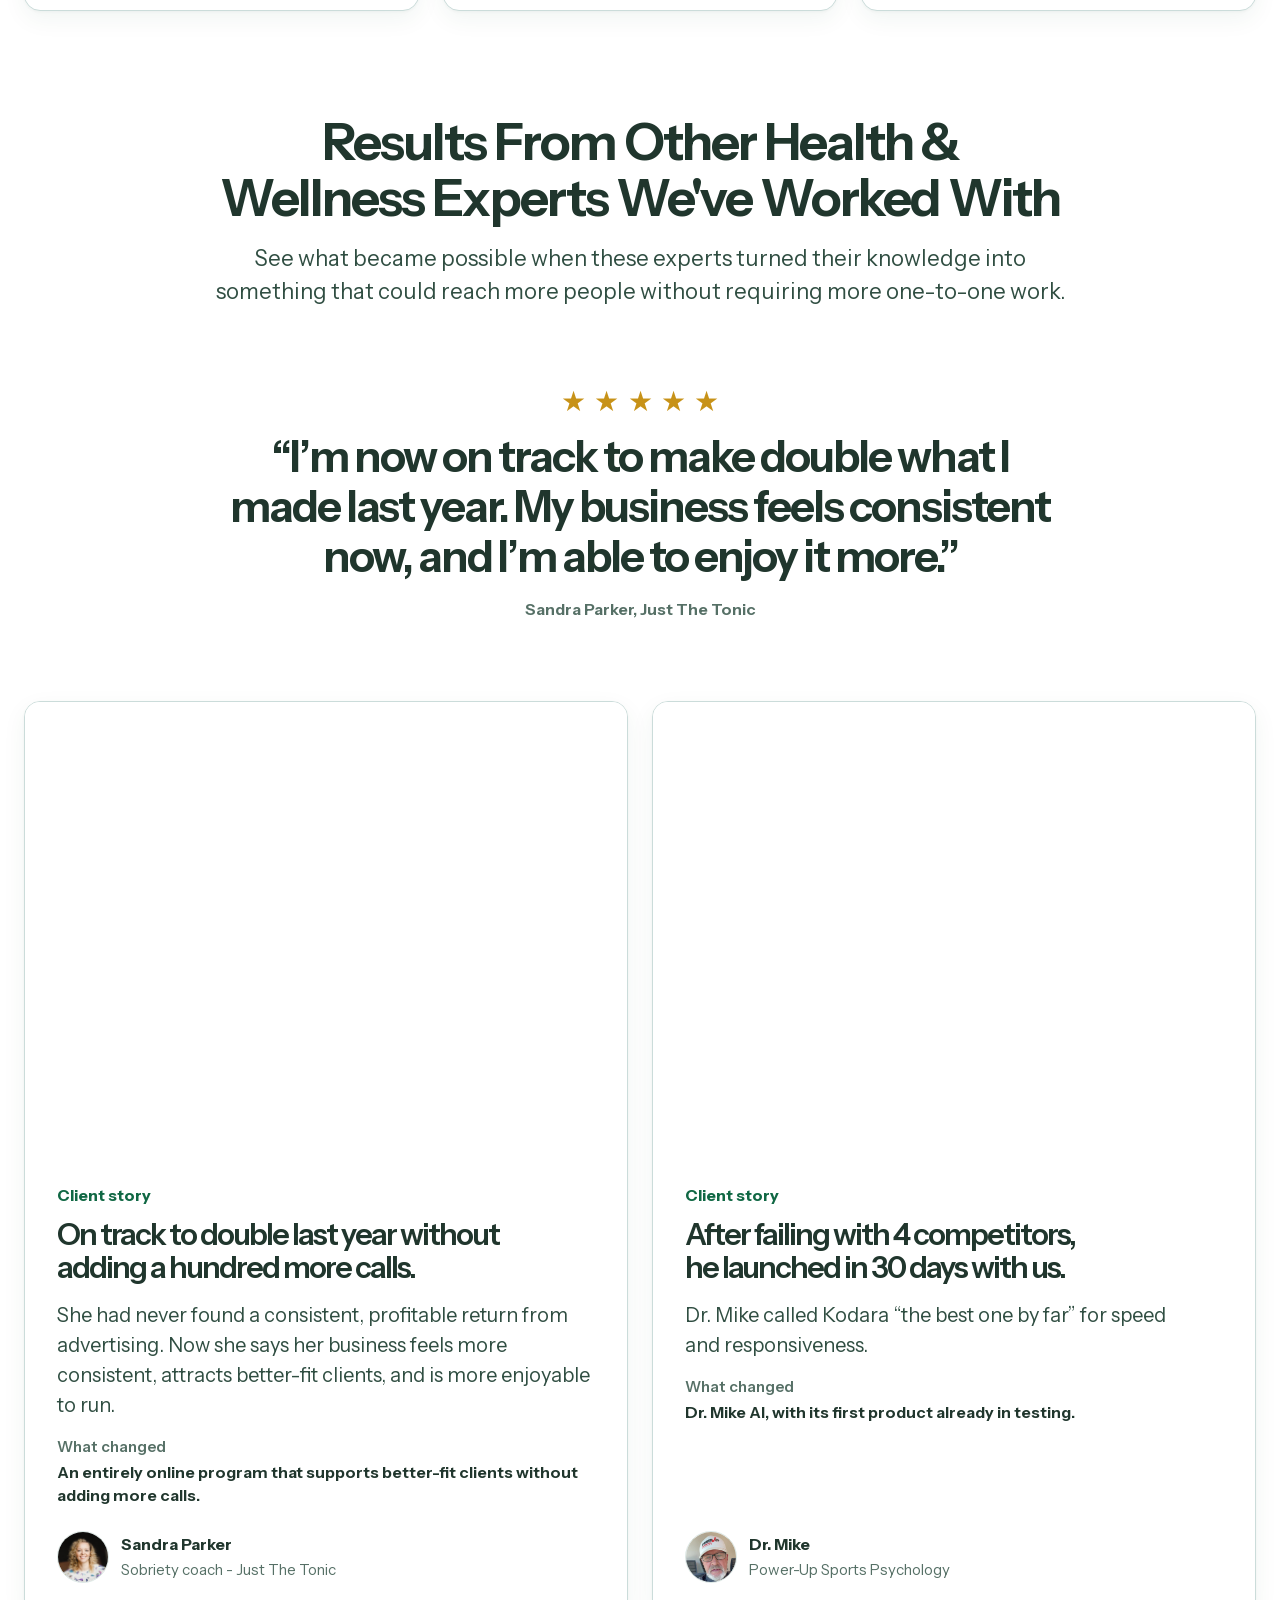
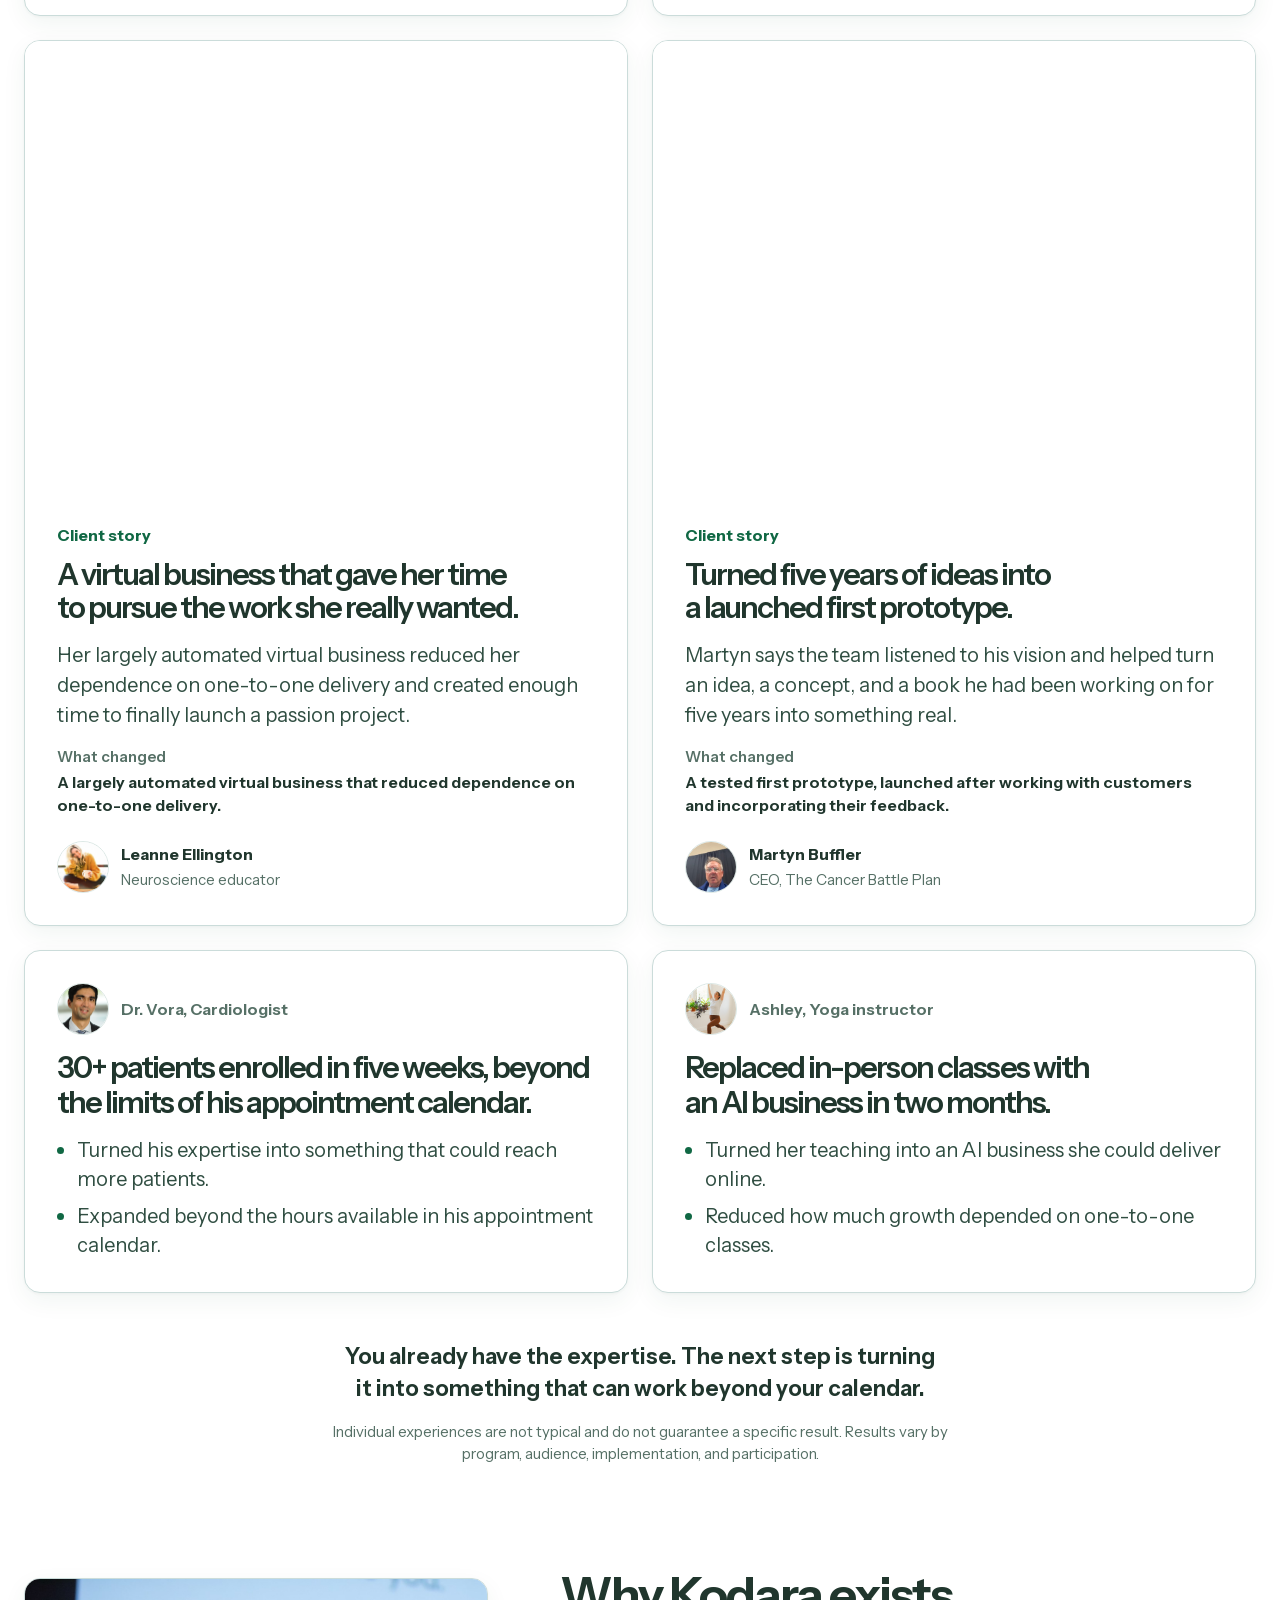
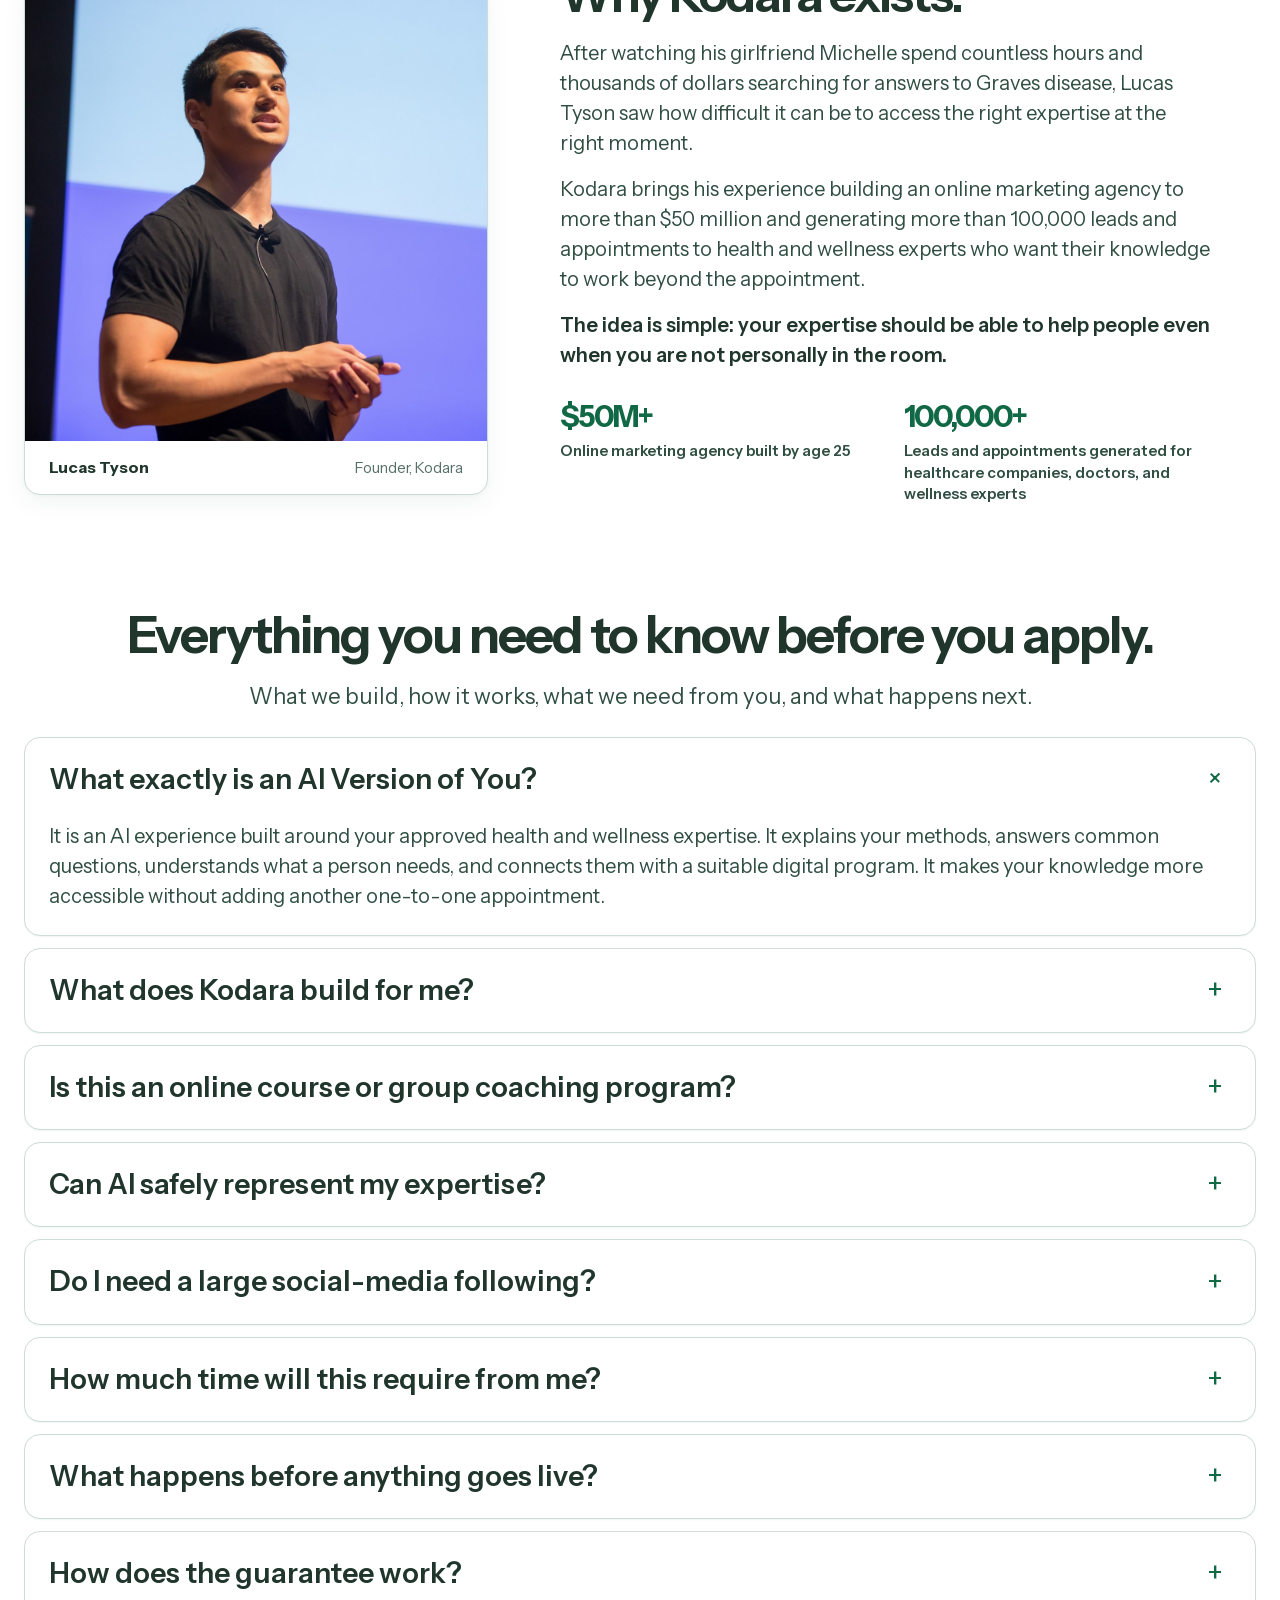
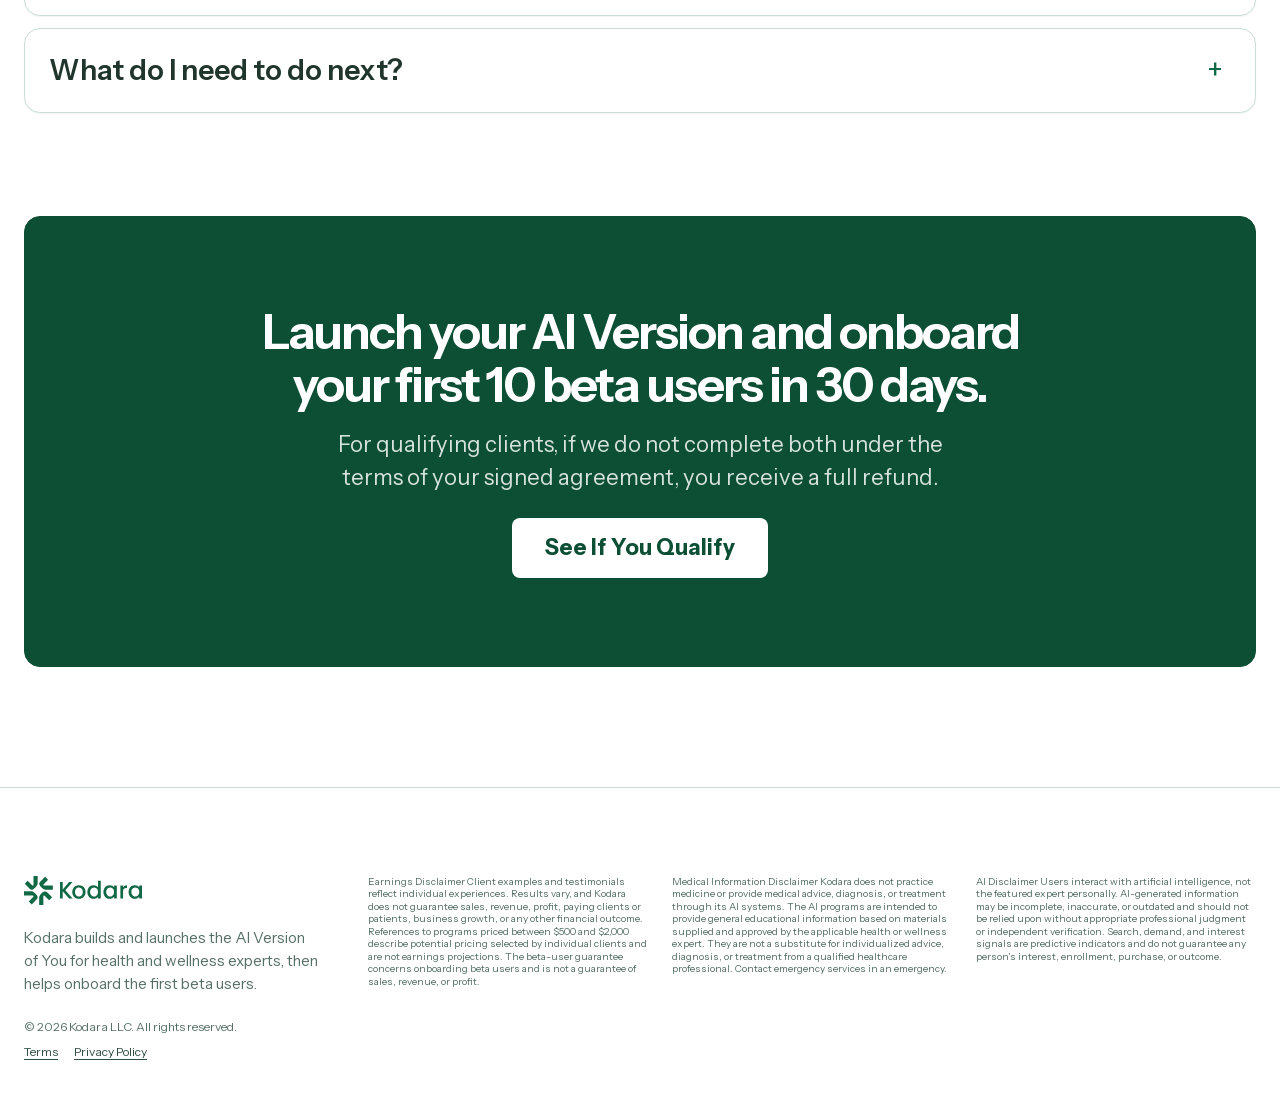
==== commit efe7f3c7: "Expand FAQ answer width" ====
--- a/index.html
+++ b/index.html
@@ -299,7 +299,7 @@
 .faq-item[open] summary::after{transform:translateY(-50%) rotate(45deg);transition-duration:.3s}
 .faq-item.is-closing summary::after{transform:translateY(-50%) rotate(0);transition-duration:.22s}
 .faq-item summary:focus-visible{outline:3px solid var(--accent-dark);outline-offset:4px;border-radius:var(--radius-sm)}
-.faq-answer{width:100%;max-width:var(--measure-body);padding:0 var(--space-7) var(--space-5) var(--space-5);color:var(--ink-2);font-size:var(--type-body);line-height:1.5;text-wrap:pretty}
+.faq-answer{width:100%;max-width:none;padding:0 var(--space-7) var(--space-5) var(--space-5);color:var(--ink-2);font-size:var(--type-body);line-height:1.5;text-wrap:pretty}
 @media(max-width:720px){
   .faq-head{margin-bottom:var(--space-4)}
   .search-demand-intro p,.mechanism-intro,.case-studies-intro,.faq-intro,.cta-sub{font-size:var(--type-body)}
